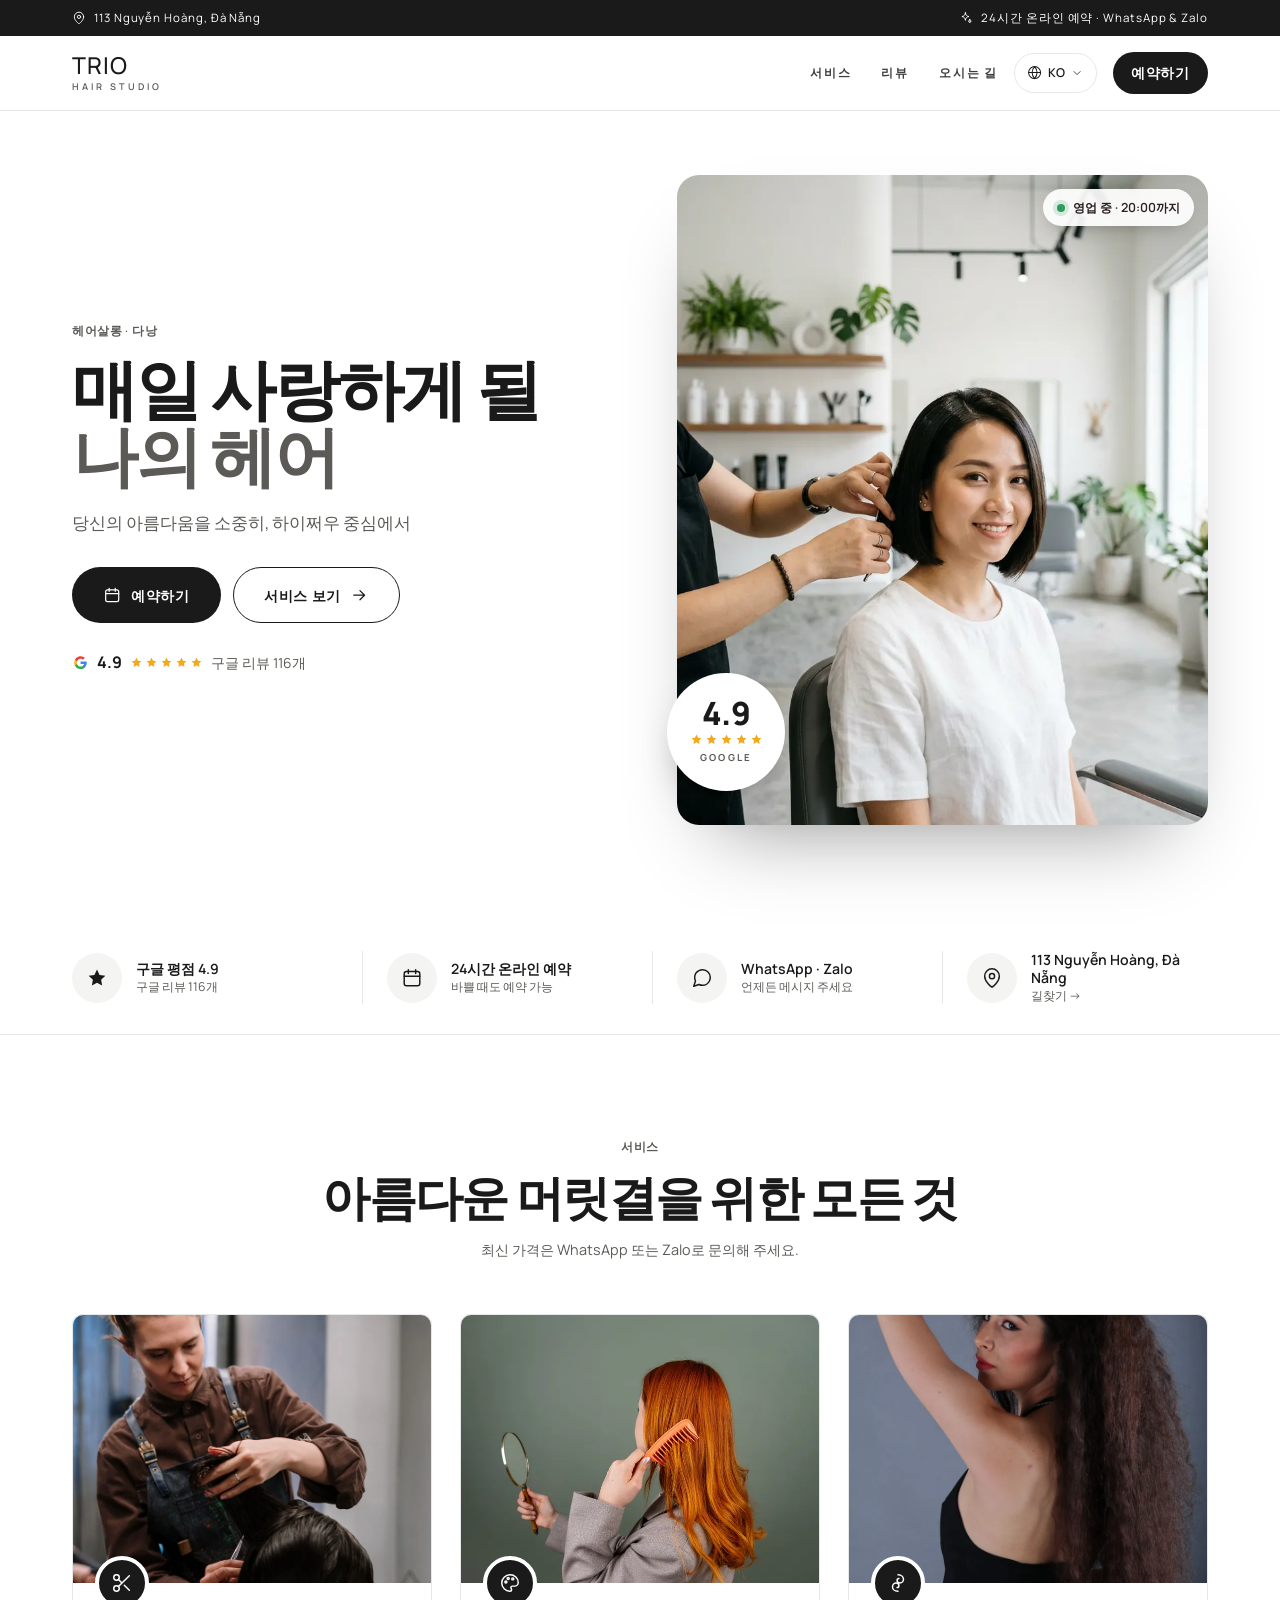
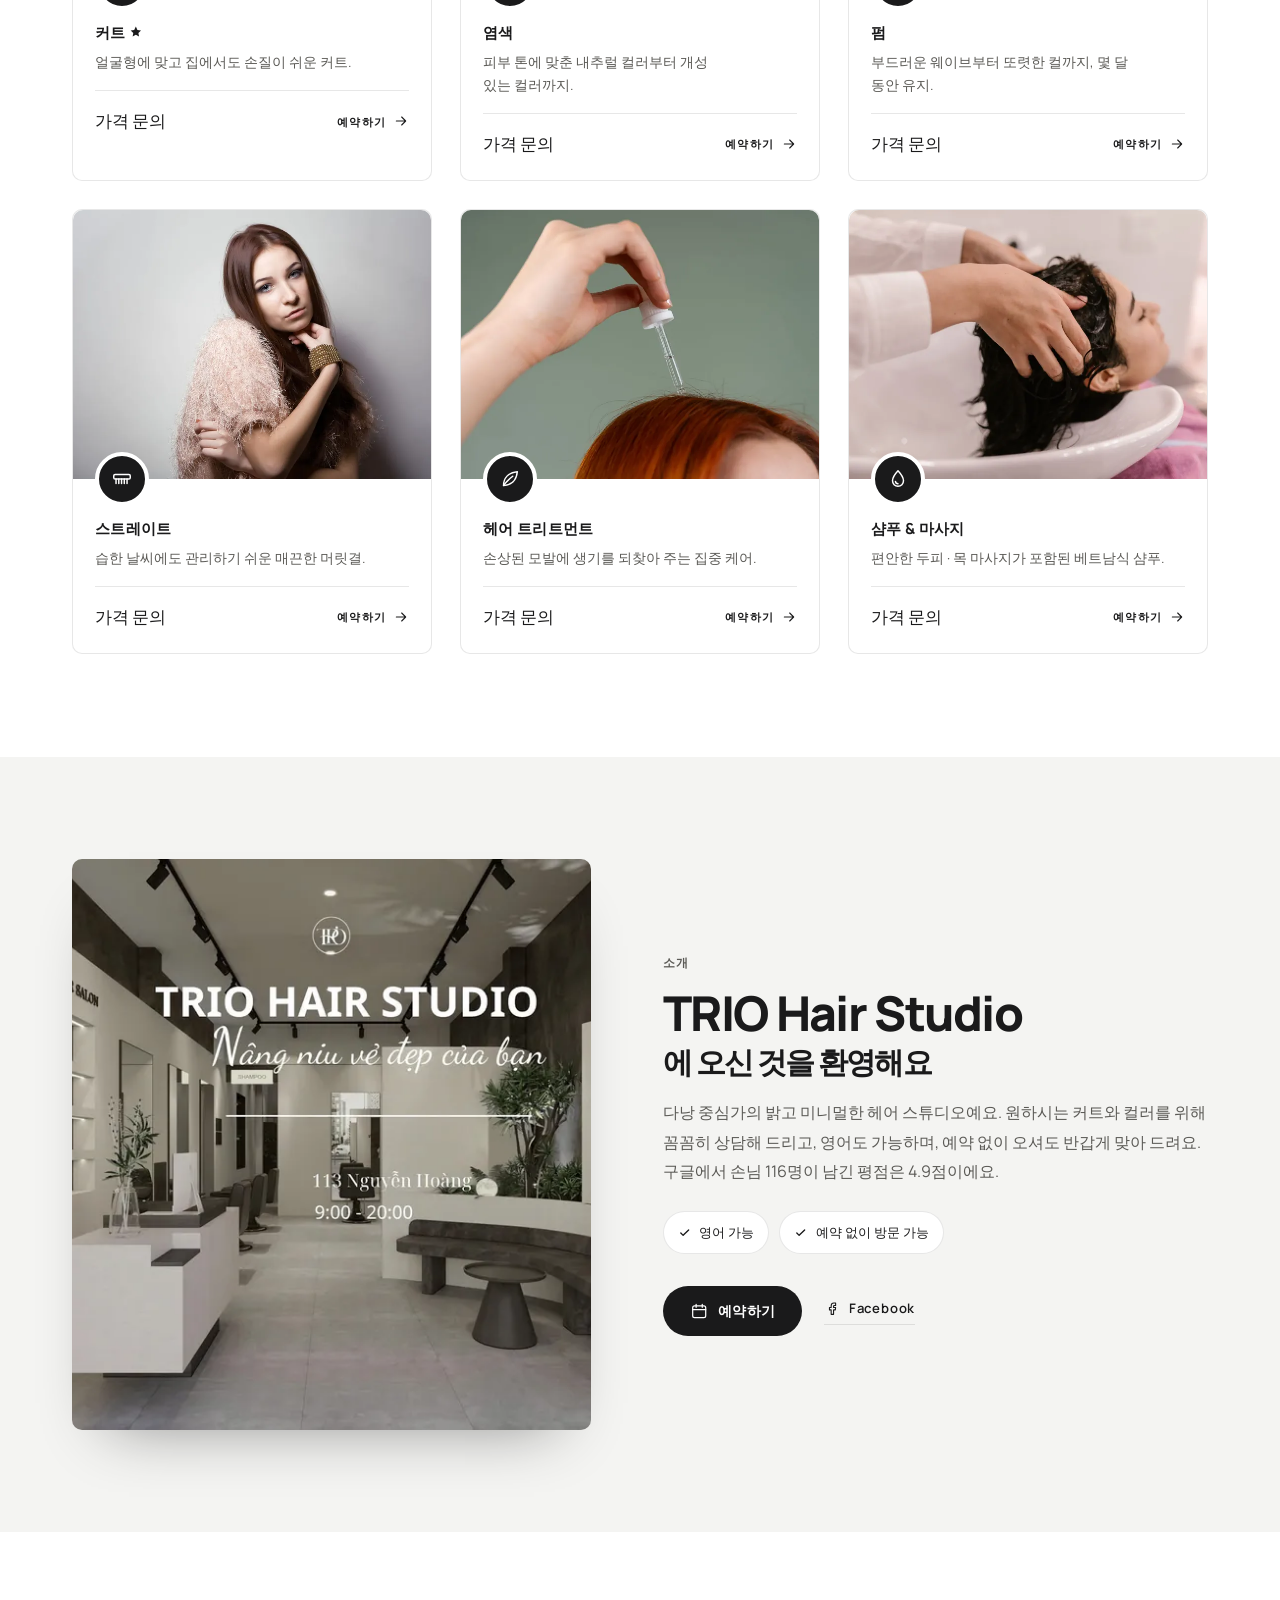
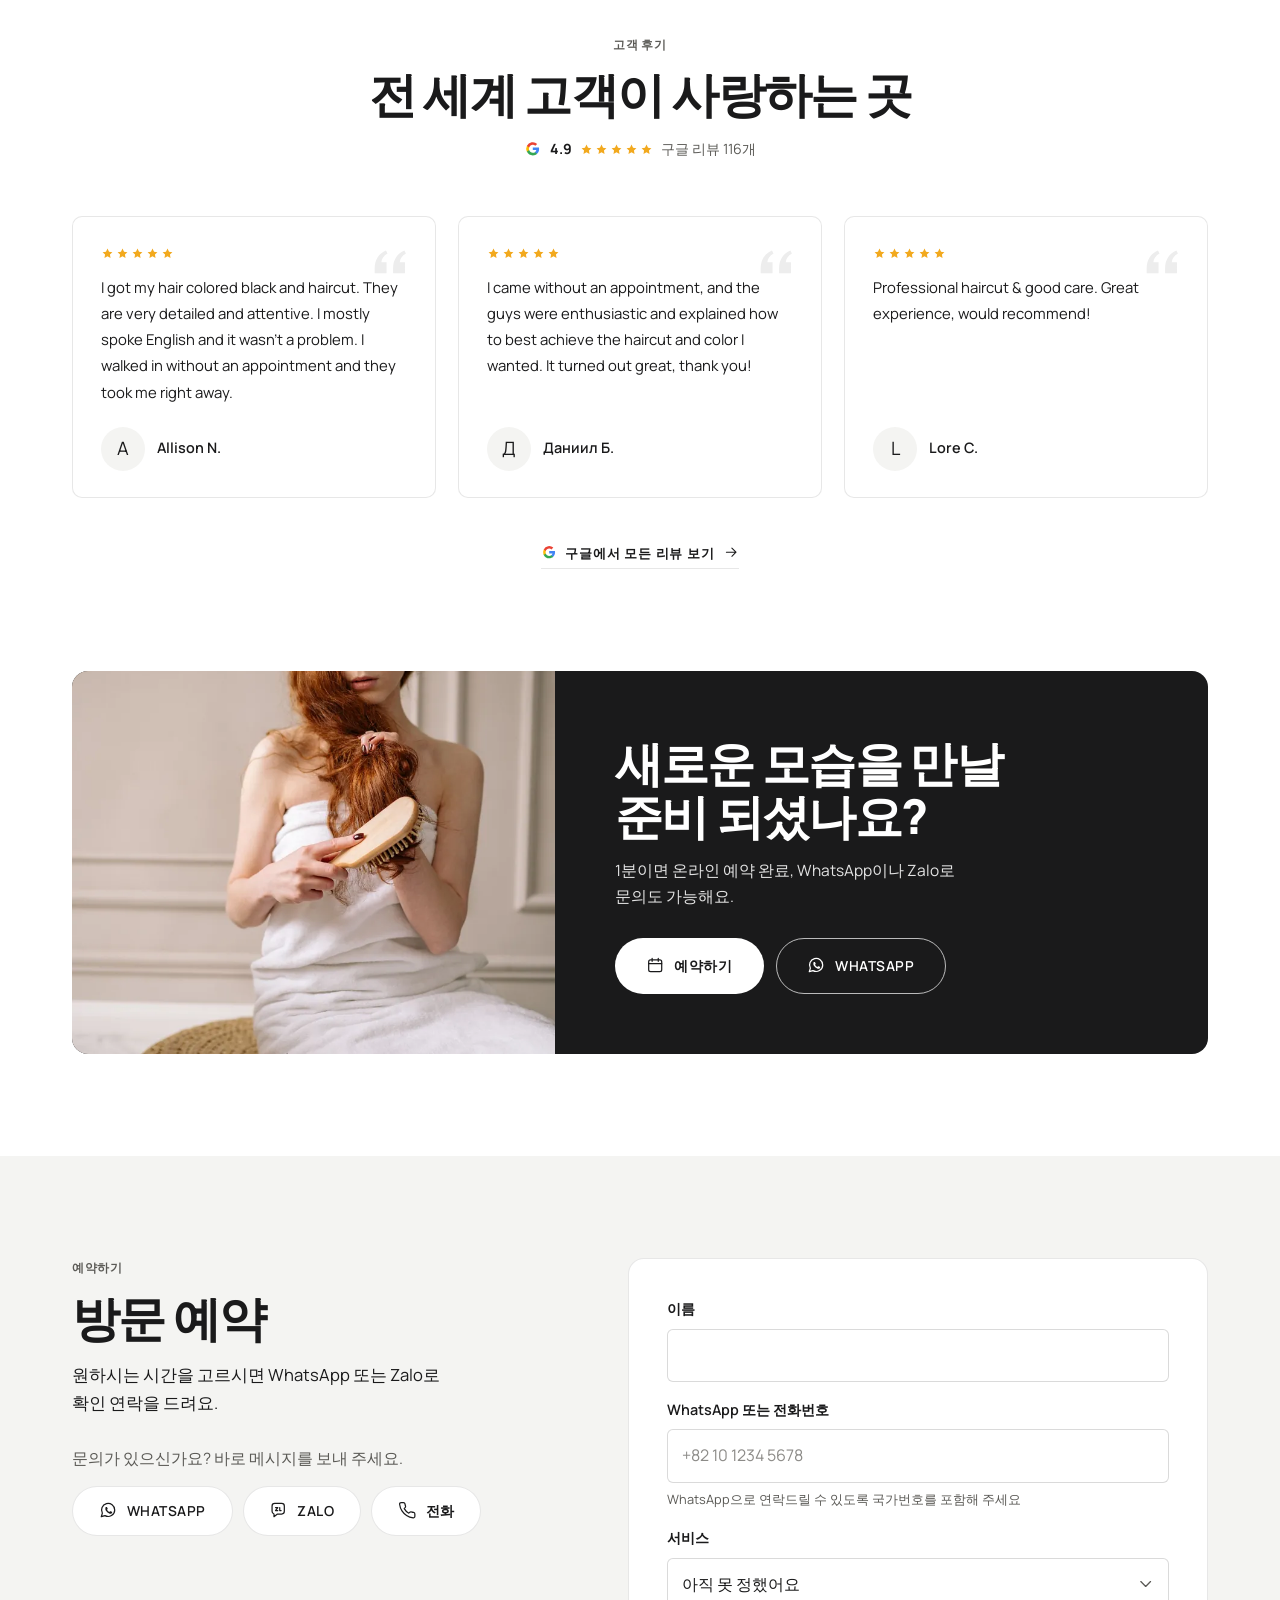
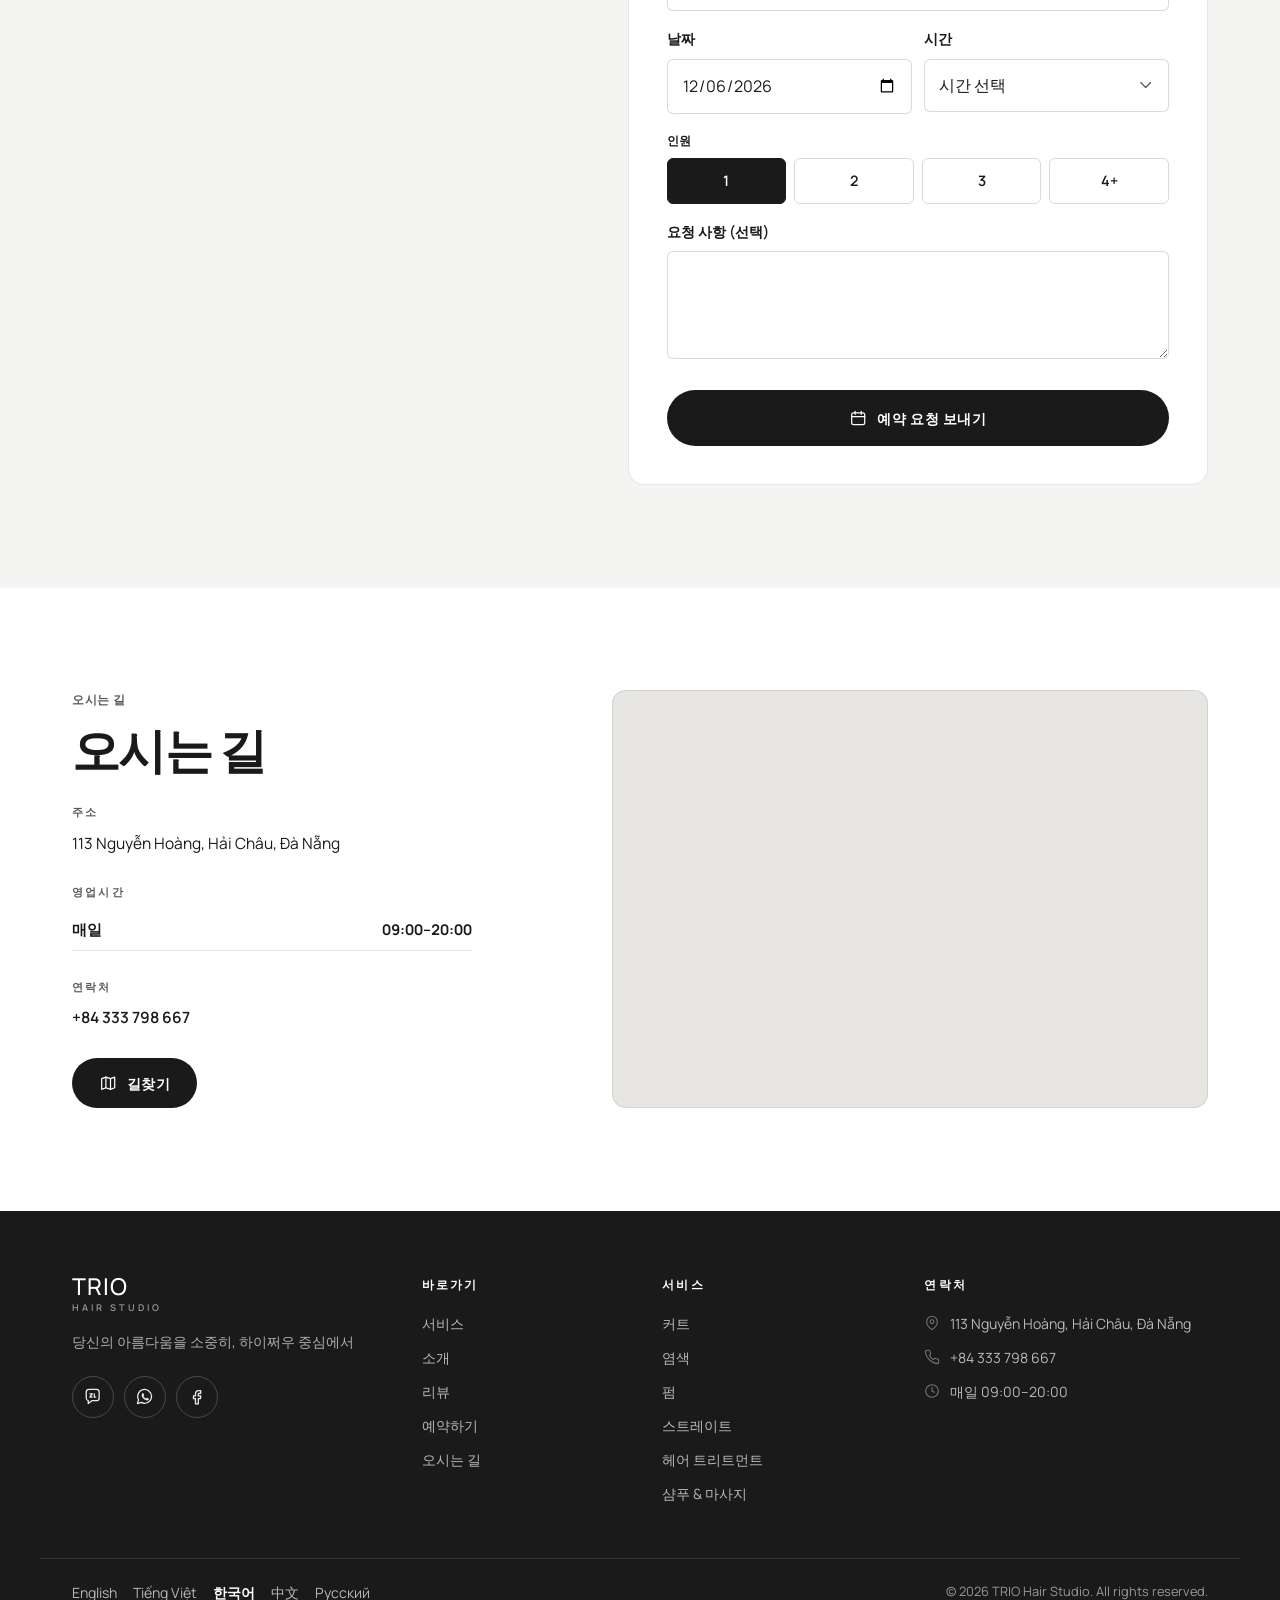
==== ko/index.html @ dcee9214 "Update trio-hair preview site Co-Authored-By: Claude Opus 5.5 <noreply@anthropic.com>" ====
<!doctype html>
<html lang="ko" class="theme-mono niche-hair">
<head>
<meta charset="utf-8">
<meta name="viewport" content="width=device-width, initial-scale=1, viewport-fit=cover">
<title>TRIO Hair Studio · 헤어살롱 · 다낭</title>
<meta name="description" content="당신의 아름다움을 소중히, 하이쩌우 중심에서 · 4.9★ · 구글 리뷰 116개">
<meta name="robots" content="noindex,nofollow">
<link rel="canonical" href="https://romans7997.github.io/trio-hair/ko/">
<link rel="alternate" hreflang="en" href="https://romans7997.github.io/trio-hair/">
<link rel="alternate" hreflang="vi" href="https://romans7997.github.io/trio-hair/vi/">
<link rel="alternate" hreflang="ko" href="https://romans7997.github.io/trio-hair/ko/">
<link rel="alternate" hreflang="zh" href="https://romans7997.github.io/trio-hair/zh/">
<link rel="alternate" hreflang="ru" href="https://romans7997.github.io/trio-hair/ru/">
<link rel="alternate" hreflang="x-default" href="https://romans7997.github.io/trio-hair/">
<meta property="og:type" content="website">
<meta property="og:title" content="TRIO Hair Studio">
<meta property="og:description" content="당신의 아름다움을 소중히, 하이쩌우 중심에서">
<meta property="og:image" content="https://romans7997.github.io/trio-hair/img/og.jpg"><meta name="theme-color" content="#FFFFFF">
<link rel="icon" href="../favicon.svg" type="image/svg+xml">
<link rel="preconnect" href="https://fonts.googleapis.com">
<link rel="preconnect" href="https://fonts.gstatic.com" crossorigin>
<link rel="stylesheet" href="https://fonts.googleapis.com/css2?family=Manrope:wght@400;500;600;700;800&amp;family=Great+Vibes&amp;display=swap">
<link rel="stylesheet" href="../assets/site.css?v=e8469594">
<style>:root{ --bg:#FFFFFF;--soft:#F4F4F2;--soft2:#E7E6E3;--surface:#ffffff;--ink:#1A1A1B;--muted:#5B5A56;--line:rgba(26,26,27,.10);--accent:#1A1A1B;--accent-dark:#000000;--accent-ink:#ffffff;--accent-soft:rgba(26,26,27,.06);--footer:#1A1A1B;--footer-ink:#ECECEA;--radius:10px;--font-head:'Manrope',Georgia,'Times New Roman',serif;--font-body:'Manrope','Apple SD Gothic Neo','Malgun Gothic','Noto Sans KR','PingFang SC','Hiragino Sans GB','Microsoft YaHei','Noto Sans SC',system-ui,-apple-system,'Segoe UI',Roboto,sans-serif;--font-script:'Great Vibes',cursive;--head-weight:800;--head-tracking:-0.035em;--em-style:normal;--btn-radius:999px }</style>
<link rel="preload" as="image" href="../img/hero-928.webp" imagesrcset="../img/hero-800.webp 800w, ../img/hero-928.webp 928w" imagesizes="(min-width: 960px) 50vw, 100vw">
<script type="application/ld+json">{"@context": "https://schema.org", "@type": "HairSalon", "name": "TRIO Hair Studio", "telephone": "+84333798667", "url": "https://romans7997.github.io/trio-hair/ko/", "address": {"@type": "PostalAddress", "streetAddress": "113 Nguyễn Hoàng, Hải Châu, Đà Nẵng", "addressLocality": "Da Nang", "addressCountry": "VN"}, "openingHoursSpecification": [{"@type": "OpeningHoursSpecification", "dayOfWeek": "Monday", "opens": "09:00", "closes": "20:00"}, {"@type": "OpeningHoursSpecification", "dayOfWeek": "Tuesday", "opens": "09:00", "closes": "20:00"}, {"@type": "OpeningHoursSpecification", "dayOfWeek": "Wednesday", "opens": "09:00", "closes": "20:00"}, {"@type": "OpeningHoursSpecification", "dayOfWeek": "Thursday", "opens": "09:00", "closes": "20:00"}, {"@type": "OpeningHoursSpecification", "dayOfWeek": "Friday", "opens": "09:00", "closes": "20:00"}, {"@type": "OpeningHoursSpecification", "dayOfWeek": "Saturday", "opens": "09:00", "closes": "20:00"}, {"@type": "OpeningHoursSpecification", "dayOfWeek": "Sunday", "opens": "09:00", "closes": "20:00"}], "sameAs": ["https://www.facebook.com/share/18jcCL4FT5/", "https://www.google.com/maps/place/?q=place_id:ChIJp3aFAAAZQjERDQWNItvP38E"], "priceRange": "₫₫", "image": "https://romans7997.github.io/trio-hair/img/hero-928.webp"}</script>
</head>
<body>
<a class="skip" href="#main">본문으로 건너뛰기</a>

<div class="announce"><div class="wrap announce-inner">
  <span class="announce-loc"><svg class="ic" viewBox="0 0 24 24" aria-hidden="true" focusable="false"><path d="M20 10c0 6.5-8 12-8 12s-8-5.5-8-12a8 8 0 0 1 16 0z"/><circle cx="12" cy="10" r="2.8"/></svg>113 Nguyễn Hoàng, Đà Nẵng</span>
  <span class="announce-main"><svg class="ic" viewBox="0 0 24 24" aria-hidden="true" focusable="false"><path d="M11 3c.6 4.2 2.2 5.9 6 6.5-3.8.6-5.4 2.3-6 6.5-.6-4.2-2.2-5.9-6-6.5 3.8-.6 5.4-2.3 6-6.5z"/><path d="M18.5 14.5c.3 1.8 1 2.6 2.5 2.9-1.5.3-2.2 1.1-2.5 2.9-.3-1.8-1-2.6-2.5-2.9 1.5-.3 2.2-1.1 2.5-2.9z"/></svg>24시간 온라인 예약 · WhatsApp &amp; Zalo</span>
</div></div>

<header class="nav" id="top">
  <div class="wrap nav-inner">
    <a class="logo" href="#top" aria-label="TRIO Hair Studio">
<span class="logo-main">TRIO</span><span class="logo-sub">Hair Studio</span></a>
    <nav class="nav-links" aria-label="메뉴">
      <a href="#services">서비스</a>
<a href="#reviews">리뷰</a>      <a href="#visit">오시는 길</a>
    </nav>
    <details class="lang">
      <summary aria-label="언어"><svg class="ic" viewBox="0 0 24 24" aria-hidden="true" focusable="false"><circle cx="12" cy="12" r="9.5"/><path d="M2.5 12h19M12 2.5c2.6 2.8 3.9 6 3.9 9.5S14.6 18.7 12 21.5C9.4 18.7 8.1 15.5 8.1 12S9.4 5.3 12 2.5z"/></svg><span>KO</span><svg class="ic chev" viewBox="0 0 24 24" aria-hidden="true" focusable="false"><path d="M6 9l6 6 6-6"/></svg></summary>
      <ul class="lang-menu">
<li><a href="../" hreflang="en" lang="en" data-lang="en">English</a></li>
<li><a href="../vi/" hreflang="vi" lang="vi" data-lang="vi">Tiếng Việt</a></li>
<li><a href="../ko/" hreflang="ko" lang="ko" data-lang="ko" aria-current="true">한국어</a></li>
<li><a href="../zh/" hreflang="zh" lang="zh" data-lang="zh">中文</a></li>
<li><a href="../ru/" hreflang="ru" lang="ru" data-lang="ru">Русский</a></li>
      </ul>
    </details>
<a class="btn btn-accent btn-sm nav-book" href="#book">예약하기</a>  </div>
</header>

<main id="main">
  <section class="hero">
    <div class="wrap hero-grid">
      <div class="hero-copy">
        <p class="script hero-script" aria-hidden="true">good hair days <svg class="ic heart" viewBox="0 0 24 24" aria-hidden="true" focusable="false"><path d="M12 20s-7.4-4.5-9.1-9.2C1.7 7.5 3.7 4.6 6.8 4.6c2.1 0 3.6 1.2 4.3 2.7h1.8c.7-1.5 2.2-2.7 4.3-2.7 3.1 0 5.1 2.9 3.9 6.2C19.4 15.5 12 20 12 20z"/></svg></p>
        <p class="eyebrow">헤어살롱 · 다낭</p>
        <h1 class="hero-title"><span>매일 사랑하게 될</span> <em>나의 헤어</em></h1>
        <p class="hero-lead">당신의 아름다움을 소중히, 하이쩌우 중심에서</p>
        <div class="hero-cta">
<a class="btn btn-accent btn-lg" href="#book"><svg class="ic" viewBox="0 0 24 24" aria-hidden="true" focusable="false"><rect x="3.5" y="5" width="17" height="15.5" rx="2.5"/><path d="M8 3v4M16 3v4M3.5 10h17"/></svg><span>예약하기</span></a>          <a class="btn btn-outline btn-lg" href="#services"><span>서비스 보기</span><svg class="ic" viewBox="0 0 24 24" aria-hidden="true" focusable="false"><path d="M5 12h14M13 6l6 6-6 6"/></svg></a>
        </div>
        <a class="hero-rating" href="https://www.google.com/maps/place/?q=place_id:ChIJp3aFAAAZQjERDQWNItvP38E" target="_blank" rel="noopener">
          <svg class="ic g" viewBox="0 0 24 24" aria-hidden="true" focusable="false"><path d="M20.6 12.2c0-.6-.1-1.2-.2-1.8H12v3.4h4.8a4.1 4.1 0 0 1-1.8 2.7v2.2h2.9c1.7-1.6 2.7-3.9 2.7-6.5z" class="fill g1"/><path d="M12 21c2.4 0 4.5-.8 5.9-2.2L15 16.6c-.8.5-1.8.9-3 .9-2.3 0-4.3-1.6-5-3.7H4v2.3A9 9 0 0 0 12 21z" class="fill g2"/><path d="M7 13.8a5.4 5.4 0 0 1 0-3.5V8H4a9 9 0 0 0 0 8.1z" class="fill g3"/><path d="M12 6.6c1.3 0 2.5.5 3.4 1.3l2.6-2.6A9 9 0 0 0 4 8l3 2.3c.7-2.1 2.7-3.7 5-3.7z" class="fill g4"/></svg><strong>4.9</strong><span class="stars xs" role="img" aria-label="4.9 / 5"><svg class="st" viewBox="0 0 24 24" aria-hidden="true" focusable="false"><path class="fill" d="M12 2.8l2.8 5.8 6.3.9-4.6 4.4 1.1 6.3L12 17.2l-5.6 3 1.1-6.3L2.9 9.5l6.3-.9z"/></svg><svg class="st" viewBox="0 0 24 24" aria-hidden="true" focusable="false"><path class="fill" d="M12 2.8l2.8 5.8 6.3.9-4.6 4.4 1.1 6.3L12 17.2l-5.6 3 1.1-6.3L2.9 9.5l6.3-.9z"/></svg><svg class="st" viewBox="0 0 24 24" aria-hidden="true" focusable="false"><path class="fill" d="M12 2.8l2.8 5.8 6.3.9-4.6 4.4 1.1 6.3L12 17.2l-5.6 3 1.1-6.3L2.9 9.5l6.3-.9z"/></svg><svg class="st" viewBox="0 0 24 24" aria-hidden="true" focusable="false"><path class="fill" d="M12 2.8l2.8 5.8 6.3.9-4.6 4.4 1.1 6.3L12 17.2l-5.6 3 1.1-6.3L2.9 9.5l6.3-.9z"/></svg><svg class="st" viewBox="0 0 24 24" aria-hidden="true" focusable="false"><path class="fill" d="M12 2.8l2.8 5.8 6.3.9-4.6 4.4 1.1 6.3L12 17.2l-5.6 3 1.1-6.3L2.9 9.5l6.3-.9z"/></svg></span><span>구글 리뷰 116개</span>
        </a>
      </div>
      <div class="hero-media">
        <div class="hero-frame"><img class="hero-img" src="../img/hero-928.webp" srcset="../img/hero-800.webp 800w, ../img/hero-928.webp 928w" sizes="(min-width: 960px) 50vw, 100vw" alt="TRIO Hair Studio" width="928" height="1152" fetchpriority="high" style="object-position:50% 35%"></div>
        <div class="hero-badge" aria-hidden="true">
          <span class="hb-num">4.9</span>
          <span class="stars xs" role="img" aria-label="4.9 / 5"><svg class="st" viewBox="0 0 24 24" aria-hidden="true" focusable="false"><path class="fill" d="M12 2.8l2.8 5.8 6.3.9-4.6 4.4 1.1 6.3L12 17.2l-5.6 3 1.1-6.3L2.9 9.5l6.3-.9z"/></svg><svg class="st" viewBox="0 0 24 24" aria-hidden="true" focusable="false"><path class="fill" d="M12 2.8l2.8 5.8 6.3.9-4.6 4.4 1.1 6.3L12 17.2l-5.6 3 1.1-6.3L2.9 9.5l6.3-.9z"/></svg><svg class="st" viewBox="0 0 24 24" aria-hidden="true" focusable="false"><path class="fill" d="M12 2.8l2.8 5.8 6.3.9-4.6 4.4 1.1 6.3L12 17.2l-5.6 3 1.1-6.3L2.9 9.5l6.3-.9z"/></svg><svg class="st" viewBox="0 0 24 24" aria-hidden="true" focusable="false"><path class="fill" d="M12 2.8l2.8 5.8 6.3.9-4.6 4.4 1.1 6.3L12 17.2l-5.6 3 1.1-6.3L2.9 9.5l6.3-.9z"/></svg><svg class="st" viewBox="0 0 24 24" aria-hidden="true" focusable="false"><path class="fill" d="M12 2.8l2.8 5.8 6.3.9-4.6 4.4 1.1 6.3L12 17.2l-5.6 3 1.1-6.3L2.9 9.5l6.3-.9z"/></svg></span>
          <span class="hb-txt">Google</span>
        </div>
        <div class="hero-open"><span id="open-status" class="open-status">매일 · 09:00–20:00</span></div>
      </div>
    </div>
  </section>

  <section class="trust" aria-label="연락처">
    <div class="wrap trust-grid">
<div class="trust-item"><span class="trust-ic"><svg class="ic" viewBox="0 0 24 24" aria-hidden="true" focusable="false"><path class="fill" d="M12 2.8l2.8 5.8 6.3.9-4.6 4.4 1.1 6.3L12 17.2l-5.6 3 1.1-6.3L2.9 9.5l6.3-.9z"/></svg></span><div><strong>구글 평점 4.9</strong><span>구글 리뷰 116개</span></div></div>      <div class="trust-item"><span class="trust-ic"><svg class="ic" viewBox="0 0 24 24" aria-hidden="true" focusable="false"><rect x="3.5" y="5" width="17" height="15.5" rx="2.5"/><path d="M8 3v4M16 3v4M3.5 10h17"/></svg></span><div><strong>24시간 온라인 예약</strong><span>바쁠 때도 예약 가능</span></div></div>
      <div class="trust-item"><span class="trust-ic"><svg class="ic" viewBox="0 0 24 24" aria-hidden="true" focusable="false"><path d="M21 11.5a8.4 8.4 0 0 1-.9 3.8 8.5 8.5 0 0 1-7.6 4.7 8.4 8.4 0 0 1-3.8-.9L3 21l1.9-5.7a8.4 8.4 0 0 1-.9-3.8 8.5 8.5 0 0 1 4.7-7.6 8.4 8.4 0 0 1 3.8-.9h.5a8.5 8.5 0 0 1 8 8z"/></svg></span><div><strong>WhatsApp · Zalo</strong><span>언제든 메시지 주세요</span></div></div>
      <a class="trust-item" href="https://www.google.com/maps/dir/?api=1&amp;destination=TRIO+Hair+Studio%2C+113+Nguy%E1%BB%85n+Ho%C3%A0ng%2C+H%E1%BA%A3i+Ch%C3%A2u%2C+%C4%90%C3%A0+N%E1%BA%B5ng&amp;destination_place_id=ChIJp3aFAAAZQjERDQWNItvP38E" target="_blank" rel="noopener"><span class="trust-ic"><svg class="ic" viewBox="0 0 24 24" aria-hidden="true" focusable="false"><path d="M20 10c0 6.5-8 12-8 12s-8-5.5-8-12a8 8 0 0 1 16 0z"/><circle cx="12" cy="10" r="2.8"/></svg></span><div><strong>113 Nguyễn Hoàng, Đà Nẵng</strong><span>길찾기 →</span></div></a>
    </div>
  </section>

  <section class="section services" id="services">
    <div class="wrap">
      <header class="section-head center">
        <p class="eyebrow">서비스</p>
        <h2>아름다운 머릿결을 위한 모든 것</h2>
        <p class="section-note">최신 가격은 WhatsApp 또는 Zalo로 문의해 주세요.</p>
      </header>
      <div class="cards n6">
        <article class="card">
          <div class="card-media"><img src="../img/s0-0-1600.webp" srcset="../img/s0-0-800.webp 800w, ../img/s0-0-1600.webp 1600w" sizes="(min-width: 960px) 30vw, (min-width: 640px) 45vw, 90vw" alt="TRIO Hair Studio" width="1600" height="2400" loading="lazy" decoding="async"></div>
          <span class="card-ic"><svg class="ic" viewBox="0 0 24 24" aria-hidden="true" focusable="false"><circle cx="6" cy="6" r="3"/><circle cx="6" cy="18" r="3"/><path d="M20 4 8.1 15.9M14.5 14.5 20 20M8.1 8.1 12 12"/></svg></span>
          <div class="card-body">
            <h3>커트 <span class="card-pop"><svg class="ic" viewBox="0 0 24 24" aria-hidden="true" focusable="false"><path class="fill" d="M12 2.8l2.8 5.8 6.3.9-4.6 4.4 1.1 6.3L12 17.2l-5.6 3 1.1-6.3L2.9 9.5l6.3-.9z"/></svg></span></h3>
<p>얼굴형에 맞고 집에서도 손질이 쉬운 커트.</p>            <div class="card-foot">
              <span class="card-price">가격 문의</span>
<a class="card-link" href="#book" data-service="s0-0">예약하기 <svg class="ic" viewBox="0 0 24 24" aria-hidden="true" focusable="false"><path d="M5 12h14M13 6l6 6-6 6"/></svg></a>            </div>
          </div>
        </article>
        <article class="card">
          <div class="card-media"><img src="../img/s0-1-1600.webp" srcset="../img/s0-1-800.webp 800w, ../img/s0-1-1600.webp 1600w" sizes="(min-width: 960px) 30vw, (min-width: 640px) 45vw, 90vw" alt="TRIO Hair Studio" width="1600" height="1067" loading="lazy" decoding="async"></div>
          <span class="card-ic"><svg class="ic" viewBox="0 0 24 24" aria-hidden="true" focusable="false"><path d="M12 3a9 9 0 1 0 0 18c1.2 0 1.8-.8 1.8-1.6 0-1.1-.9-1.4-.9-2.4 0-1 .8-1.6 1.8-1.6H17a4 4 0 0 0 4-4C21 6.6 17 3 12 3z"/><circle cx="7.5" cy="11" r="1.1"/><circle cx="10" cy="7" r="1.1"/><circle cx="15" cy="7.5" r="1.1"/></svg></span>
          <div class="card-body">
            <h3>염색</h3>
<p>피부 톤에 맞춘 내추럴 컬러부터 개성 있는 컬러까지.</p>            <div class="card-foot">
              <span class="card-price">가격 문의</span>
<a class="card-link" href="#book" data-service="s0-1">예약하기 <svg class="ic" viewBox="0 0 24 24" aria-hidden="true" focusable="false"><path d="M5 12h14M13 6l6 6-6 6"/></svg></a>            </div>
          </div>
        </article>
        <article class="card">
          <div class="card-media"><img src="../img/s0-2-1600.webp" srcset="../img/s0-2-800.webp 800w, ../img/s0-2-1600.webp 1600w" sizes="(min-width: 960px) 30vw, (min-width: 640px) 45vw, 90vw" alt="TRIO Hair Studio" width="1600" height="2400" loading="lazy" decoding="async"></div>
          <span class="card-ic"><svg class="ic" viewBox="0 0 24 24" aria-hidden="true" focusable="false"><path d="M12 21c-4 0-6-2.5-6-5s2-4 4-4 3 1.5 3 3-1 2-2 2"/><path d="M12 3c4 0 6 2.5 6 5s-2 4-4 4-3-1.5-3-3 1-2 2-2"/></svg></span>
          <div class="card-body">
            <h3>펌</h3>
<p>부드러운 웨이브부터 또렷한 컬까지, 몇 달 동안 유지.</p>            <div class="card-foot">
              <span class="card-price">가격 문의</span>
<a class="card-link" href="#book" data-service="s0-2">예약하기 <svg class="ic" viewBox="0 0 24 24" aria-hidden="true" focusable="false"><path d="M5 12h14M13 6l6 6-6 6"/></svg></a>            </div>
          </div>
        </article>
        <article class="card">
          <div class="card-media"><img src="../img/s0-3-1600.webp" srcset="../img/s0-3-800.webp 800w, ../img/s0-3-1600.webp 1600w" sizes="(min-width: 960px) 30vw, (min-width: 640px) 45vw, 90vw" alt="TRIO Hair Studio" width="1600" height="1067" loading="lazy" decoding="async"></div>
          <span class="card-ic"><svg class="ic" viewBox="0 0 24 24" aria-hidden="true" focusable="false"><rect x="3" y="7" width="18" height="5" rx="1.5"/><path d="M5.5 12v5M8.5 12v5M11.5 12v5M14.5 12v5M17.5 12v5"/></svg></span>
          <div class="card-body">
            <h3>스트레이트</h3>
<p>습한 날씨에도 관리하기 쉬운 매끈한 머릿결.</p>            <div class="card-foot">
              <span class="card-price">가격 문의</span>
<a class="card-link" href="#book" data-service="s0-3">예약하기 <svg class="ic" viewBox="0 0 24 24" aria-hidden="true" focusable="false"><path d="M5 12h14M13 6l6 6-6 6"/></svg></a>            </div>
          </div>
        </article>
        <article class="card">
          <div class="card-media"><img src="../img/s0-4-1600.webp" srcset="../img/s0-4-800.webp 800w, ../img/s0-4-1600.webp 1600w" sizes="(min-width: 960px) 30vw, (min-width: 640px) 45vw, 90vw" alt="TRIO Hair Studio" width="1600" height="1067" loading="lazy" decoding="async"></div>
          <span class="card-ic"><svg class="ic" viewBox="0 0 24 24" aria-hidden="true" focusable="false"><path d="M5 19c0-8 5-14 15-15-1 10-7 15-15 15z"/><path d="M5 19c3-4 6-7 10-10"/></svg></span>
          <div class="card-body">
            <h3>헤어 트리트먼트</h3>
<p>손상된 모발에 생기를 되찾아 주는 집중 케어.</p>            <div class="card-foot">
              <span class="card-price">가격 문의</span>
<a class="card-link" href="#book" data-service="s0-4">예약하기 <svg class="ic" viewBox="0 0 24 24" aria-hidden="true" focusable="false"><path d="M5 12h14M13 6l6 6-6 6"/></svg></a>            </div>
          </div>
        </article>
        <article class="card">
          <div class="card-media"><img src="../img/s0-5-1600.webp" srcset="../img/s0-5-800.webp 800w, ../img/s0-5-1600.webp 1600w" sizes="(min-width: 960px) 30vw, (min-width: 640px) 45vw, 90vw" alt="TRIO Hair Studio" width="1600" height="1067" loading="lazy" decoding="async"></div>
          <span class="card-ic"><svg class="ic" viewBox="0 0 24 24" aria-hidden="true" focusable="false"><path d="M12 3s6 6.4 6 11a6 6 0 0 1-12 0c0-4.6 6-11 6-11z"/><path d="M9.2 14.6a2.9 2.9 0 0 0 2.8 2.6"/></svg></span>
          <div class="card-body">
            <h3>샴푸 &amp; 마사지</h3>
<p>편안한 두피 · 목 마사지가 포함된 베트남식 샴푸.</p>            <div class="card-foot">
              <span class="card-price">가격 문의</span>
<a class="card-link" href="#book" data-service="s0-5">예약하기 <svg class="ic" viewBox="0 0 24 24" aria-hidden="true" focusable="false"><path d="M5 12h14M13 6l6 6-6 6"/></svg></a>            </div>
          </div>
        </article>
      </div>
    </div>
  </section>

  <section class="section about" id="about">
    <div class="wrap about-grid">
      <div class="about-media"><img src="../img/about-1600.webp" srcset="../img/about-800.webp 800w, ../img/about-1600.webp 1600w" sizes="(min-width: 960px) 45vw, 100vw" alt="TRIO Hair Studio" width="1600" height="1163" loading="lazy" decoding="async" style="object-position:50% 50%"></div>
      <div class="about-copy">
        <p class="eyebrow">소개</p>
        <h2><em>TRIO Hair Studio</em><span class="welcome-suffix">에 오신 것을 환영해요</span></h2>
<p class="about-text">다낭 중심가의 밝고 미니멀한 헤어 스튜디오예요. 원하시는 커트와 컬러를 위해 꼼꼼히 상담해 드리고, 영어도 가능하며, 예약 없이 오셔도 반갑게 맞아 드려요. 구글에서 손님 116명이 남긴 평점은 4.9점이에요.</p><ul class="chips"><li><svg class="ic" viewBox="0 0 24 24" aria-hidden="true" focusable="false"><path d="M5 12.5l4.2 4.2L19 7"/></svg>영어 가능</li><li><svg class="ic" viewBox="0 0 24 24" aria-hidden="true" focusable="false"><path d="M5 12.5l4.2 4.2L19 7"/></svg>예약 없이 방문 가능</li></ul>        <div class="about-cta">
<a class="btn btn-accent" href="#book"><svg class="ic" viewBox="0 0 24 24" aria-hidden="true" focusable="false"><rect x="3.5" y="5" width="17" height="15.5" rx="2.5"/><path d="M8 3v4M16 3v4M3.5 10h17"/></svg><span>예약하기</span></a><a class="link-arrow" href="https://www.facebook.com/share/18jcCL4FT5/" target="_blank" rel="noopener"><svg class="ic" viewBox="0 0 24 24" aria-hidden="true" focusable="false"><path d="M14.5 8H17V4.5h-2.5c-2.5 0-4 1.6-4 4.1V11H8v3.5h2.5V21H14v-6.5h2.6l.4-3.5h-3V9c0-.6.4-1 1-1z"/></svg><span>Facebook</span></a>        </div>
      </div>
    </div>
  </section>


  <section class="section reviews" id="reviews">
    <div class="wrap">
      <header class="section-head center">
        <p class="eyebrow">고객 후기</p>
        <h2>전 세계 고객이 사랑하는 곳</h2>
<p class="rv-summary"><svg class="ic g" viewBox="0 0 24 24" aria-hidden="true" focusable="false"><path d="M20.6 12.2c0-.6-.1-1.2-.2-1.8H12v3.4h4.8a4.1 4.1 0 0 1-1.8 2.7v2.2h2.9c1.7-1.6 2.7-3.9 2.7-6.5z" class="fill g1"/><path d="M12 21c2.4 0 4.5-.8 5.9-2.2L15 16.6c-.8.5-1.8.9-3 .9-2.3 0-4.3-1.6-5-3.7H4v2.3A9 9 0 0 0 12 21z" class="fill g2"/><path d="M7 13.8a5.4 5.4 0 0 1 0-3.5V8H4a9 9 0 0 0 0 8.1z" class="fill g3"/><path d="M12 6.6c1.3 0 2.5.5 3.4 1.3l2.6-2.6A9 9 0 0 0 4 8l3 2.3c.7-2.1 2.7-3.7 5-3.7z" class="fill g4"/></svg><strong>4.9</strong><span class="stars xs" role="img" aria-label="4.9 / 5"><svg class="st" viewBox="0 0 24 24" aria-hidden="true" focusable="false"><path class="fill" d="M12 2.8l2.8 5.8 6.3.9-4.6 4.4 1.1 6.3L12 17.2l-5.6 3 1.1-6.3L2.9 9.5l6.3-.9z"/></svg><svg class="st" viewBox="0 0 24 24" aria-hidden="true" focusable="false"><path class="fill" d="M12 2.8l2.8 5.8 6.3.9-4.6 4.4 1.1 6.3L12 17.2l-5.6 3 1.1-6.3L2.9 9.5l6.3-.9z"/></svg><svg class="st" viewBox="0 0 24 24" aria-hidden="true" focusable="false"><path class="fill" d="M12 2.8l2.8 5.8 6.3.9-4.6 4.4 1.1 6.3L12 17.2l-5.6 3 1.1-6.3L2.9 9.5l6.3-.9z"/></svg><svg class="st" viewBox="0 0 24 24" aria-hidden="true" focusable="false"><path class="fill" d="M12 2.8l2.8 5.8 6.3.9-4.6 4.4 1.1 6.3L12 17.2l-5.6 3 1.1-6.3L2.9 9.5l6.3-.9z"/></svg><svg class="st" viewBox="0 0 24 24" aria-hidden="true" focusable="false"><path class="fill" d="M12 2.8l2.8 5.8 6.3.9-4.6 4.4 1.1 6.3L12 17.2l-5.6 3 1.1-6.3L2.9 9.5l6.3-.9z"/></svg></span><span>구글 리뷰 116개</span></p>      </header>
      <div class="rv-cards">
        <figure class="rv-card">
          <span class="rv-quote"><svg class="ic" viewBox="0 0 24 24" aria-hidden="true" focusable="false"><path class="fill" d="M4 17.5c0-4.6 2.3-8 5.9-9.4l.8 1.5c-2 1.1-3.1 2.8-3.2 4.6h2.7V20H4zm9.6 0c0-4.6 2.3-8 5.9-9.4l.8 1.5c-2 1.1-3.1 2.8-3.2 4.6h2.7V20h-6.2z"/></svg></span>
          <span class="stars xs" role="img" aria-label="5 / 5"><svg class="st" viewBox="0 0 24 24" aria-hidden="true" focusable="false"><path class="fill" d="M12 2.8l2.8 5.8 6.3.9-4.6 4.4 1.1 6.3L12 17.2l-5.6 3 1.1-6.3L2.9 9.5l6.3-.9z"/></svg><svg class="st" viewBox="0 0 24 24" aria-hidden="true" focusable="false"><path class="fill" d="M12 2.8l2.8 5.8 6.3.9-4.6 4.4 1.1 6.3L12 17.2l-5.6 3 1.1-6.3L2.9 9.5l6.3-.9z"/></svg><svg class="st" viewBox="0 0 24 24" aria-hidden="true" focusable="false"><path class="fill" d="M12 2.8l2.8 5.8 6.3.9-4.6 4.4 1.1 6.3L12 17.2l-5.6 3 1.1-6.3L2.9 9.5l6.3-.9z"/></svg><svg class="st" viewBox="0 0 24 24" aria-hidden="true" focusable="false"><path class="fill" d="M12 2.8l2.8 5.8 6.3.9-4.6 4.4 1.1 6.3L12 17.2l-5.6 3 1.1-6.3L2.9 9.5l6.3-.9z"/></svg><svg class="st" viewBox="0 0 24 24" aria-hidden="true" focusable="false"><path class="fill" d="M12 2.8l2.8 5.8 6.3.9-4.6 4.4 1.1 6.3L12 17.2l-5.6 3 1.1-6.3L2.9 9.5l6.3-.9z"/></svg></span>
          <blockquote lang="en">I got my hair colored black and haircut. They are very detailed and attentive. I mostly spoke English and it wasn&#39;t a problem. I walked in without an appointment and they took me right away.</blockquote>
          <figcaption><span class="rv-avatar" aria-hidden="true">A</span><span class="rv-name">Allison N.</span></figcaption>
        </figure>
        <figure class="rv-card">
          <span class="rv-quote"><svg class="ic" viewBox="0 0 24 24" aria-hidden="true" focusable="false"><path class="fill" d="M4 17.5c0-4.6 2.3-8 5.9-9.4l.8 1.5c-2 1.1-3.1 2.8-3.2 4.6h2.7V20H4zm9.6 0c0-4.6 2.3-8 5.9-9.4l.8 1.5c-2 1.1-3.1 2.8-3.2 4.6h2.7V20h-6.2z"/></svg></span>
          <span class="stars xs" role="img" aria-label="5 / 5"><svg class="st" viewBox="0 0 24 24" aria-hidden="true" focusable="false"><path class="fill" d="M12 2.8l2.8 5.8 6.3.9-4.6 4.4 1.1 6.3L12 17.2l-5.6 3 1.1-6.3L2.9 9.5l6.3-.9z"/></svg><svg class="st" viewBox="0 0 24 24" aria-hidden="true" focusable="false"><path class="fill" d="M12 2.8l2.8 5.8 6.3.9-4.6 4.4 1.1 6.3L12 17.2l-5.6 3 1.1-6.3L2.9 9.5l6.3-.9z"/></svg><svg class="st" viewBox="0 0 24 24" aria-hidden="true" focusable="false"><path class="fill" d="M12 2.8l2.8 5.8 6.3.9-4.6 4.4 1.1 6.3L12 17.2l-5.6 3 1.1-6.3L2.9 9.5l6.3-.9z"/></svg><svg class="st" viewBox="0 0 24 24" aria-hidden="true" focusable="false"><path class="fill" d="M12 2.8l2.8 5.8 6.3.9-4.6 4.4 1.1 6.3L12 17.2l-5.6 3 1.1-6.3L2.9 9.5l6.3-.9z"/></svg><svg class="st" viewBox="0 0 24 24" aria-hidden="true" focusable="false"><path class="fill" d="M12 2.8l2.8 5.8 6.3.9-4.6 4.4 1.1 6.3L12 17.2l-5.6 3 1.1-6.3L2.9 9.5l6.3-.9z"/></svg></span>
          <blockquote lang="en">I came without an appointment, and the guys were enthusiastic and explained how to best achieve the haircut and color I wanted. It turned out great, thank you!</blockquote>
          <figcaption><span class="rv-avatar" aria-hidden="true">Д</span><span class="rv-name">Даниил Б.</span></figcaption>
        </figure>
        <figure class="rv-card">
          <span class="rv-quote"><svg class="ic" viewBox="0 0 24 24" aria-hidden="true" focusable="false"><path class="fill" d="M4 17.5c0-4.6 2.3-8 5.9-9.4l.8 1.5c-2 1.1-3.1 2.8-3.2 4.6h2.7V20H4zm9.6 0c0-4.6 2.3-8 5.9-9.4l.8 1.5c-2 1.1-3.1 2.8-3.2 4.6h2.7V20h-6.2z"/></svg></span>
          <span class="stars xs" role="img" aria-label="5 / 5"><svg class="st" viewBox="0 0 24 24" aria-hidden="true" focusable="false"><path class="fill" d="M12 2.8l2.8 5.8 6.3.9-4.6 4.4 1.1 6.3L12 17.2l-5.6 3 1.1-6.3L2.9 9.5l6.3-.9z"/></svg><svg class="st" viewBox="0 0 24 24" aria-hidden="true" focusable="false"><path class="fill" d="M12 2.8l2.8 5.8 6.3.9-4.6 4.4 1.1 6.3L12 17.2l-5.6 3 1.1-6.3L2.9 9.5l6.3-.9z"/></svg><svg class="st" viewBox="0 0 24 24" aria-hidden="true" focusable="false"><path class="fill" d="M12 2.8l2.8 5.8 6.3.9-4.6 4.4 1.1 6.3L12 17.2l-5.6 3 1.1-6.3L2.9 9.5l6.3-.9z"/></svg><svg class="st" viewBox="0 0 24 24" aria-hidden="true" focusable="false"><path class="fill" d="M12 2.8l2.8 5.8 6.3.9-4.6 4.4 1.1 6.3L12 17.2l-5.6 3 1.1-6.3L2.9 9.5l6.3-.9z"/></svg><svg class="st" viewBox="0 0 24 24" aria-hidden="true" focusable="false"><path class="fill" d="M12 2.8l2.8 5.8 6.3.9-4.6 4.4 1.1 6.3L12 17.2l-5.6 3 1.1-6.3L2.9 9.5l6.3-.9z"/></svg></span>
          <blockquote lang="en">Professional haircut &amp; good care. Great experience, would recommend!</blockquote>
          <figcaption><span class="rv-avatar" aria-hidden="true">L</span><span class="rv-name">Lore C.</span></figcaption>
        </figure>
      </div>
<div class="center-cta"><a class="link-arrow" href="https://www.google.com/maps/place/?q=place_id:ChIJp3aFAAAZQjERDQWNItvP38E" target="_blank" rel="noopener"><svg class="ic g" viewBox="0 0 24 24" aria-hidden="true" focusable="false"><path d="M20.6 12.2c0-.6-.1-1.2-.2-1.8H12v3.4h4.8a4.1 4.1 0 0 1-1.8 2.7v2.2h2.9c1.7-1.6 2.7-3.9 2.7-6.5z" class="fill g1"/><path d="M12 21c2.4 0 4.5-.8 5.9-2.2L15 16.6c-.8.5-1.8.9-3 .9-2.3 0-4.3-1.6-5-3.7H4v2.3A9 9 0 0 0 12 21z" class="fill g2"/><path d="M7 13.8a5.4 5.4 0 0 1 0-3.5V8H4a9 9 0 0 0 0 8.1z" class="fill g3"/><path d="M12 6.6c1.3 0 2.5.5 3.4 1.3l2.6-2.6A9 9 0 0 0 4 8l3 2.3c.7-2.1 2.7-3.7 5-3.7z" class="fill g4"/></svg><span>구글에서 모든 리뷰 보기</span><svg class="ic" viewBox="0 0 24 24" aria-hidden="true" focusable="false"><path d="M5 12h14M13 6l6 6-6 6"/></svg></a></div>    </div>
  </section>

  <section class="cta-band">
    <div class="wrap">
      <div class="cta-inner">
        <div class="cta-media"><img src="../img/cta-1600.webp" srcset="../img/cta-800.webp 800w, ../img/cta-1600.webp 1600w" sizes="(min-width: 960px) 35vw, 100vw" alt="TRIO Hair Studio" width="1600" height="2400" loading="lazy" decoding="async"></div>
        <div class="cta-copy">
          <p class="script" aria-hidden="true">good hair days</p>
          <h2>새로운 모습을 만날 준비 되셨나요?</h2>
          <p>1분이면 온라인 예약 완료, WhatsApp이나 Zalo로 문의도 가능해요.</p>
          <div class="cta-actions">
<a class="btn btn-light btn-lg" href="#book"><svg class="ic" viewBox="0 0 24 24" aria-hidden="true" focusable="false"><rect x="3.5" y="5" width="17" height="15.5" rx="2.5"/><path d="M8 3v4M16 3v4M3.5 10h17"/></svg><span>예약하기</span></a><a class="btn btn-ghost-light btn-lg" href="https://wa.me/84333798667" target="_blank" rel="noopener"><svg class="ic" viewBox="0 0 24 24" aria-hidden="true" focusable="false"><path d="M20.5 11.6a8.6 8.6 0 0 1-12.7 7.5L3 20.5l1.4-4.6A8.6 8.6 0 1 1 20.5 11.6z"/><path class="fill" d="M8.6 8.3c.2-.5.5-.6.8-.6h.6c.2 0 .4.1.5.4l.8 1.8c.1.2 0 .5-.1.7l-.5.6c-.1.2-.1.4 0 .6.4.8 1.6 2 2.5 2.4.2.1.4.1.6-.1l.6-.7c.2-.2.4-.2.6-.1l1.8.8c.3.1.4.3.4.5 0 .9-.6 1.8-1.7 2-1 .2-2.5-.2-4.4-1.7-1.8-1.5-2.7-3.2-2.8-4.2-.1-.9.2-1.8.3-2.4z"/></svg><span>WhatsApp</span></a>
          </div>
        </div>
      </div>
    </div>
  </section>

  <section class="section book" id="book">
    <div class="wrap book-layout">
      <div class="book-intro">
        <p class="eyebrow">예약하기</p>
        <h2>방문 예약</h2>
        <p class="book-sub">원하시는 시간을 고르시면 WhatsApp 또는 Zalo로 확인 연락을 드려요.</p>
        <p class="book-or">문의가 있으신가요? 바로 메시지를 보내 주세요.</p>
        <div class="contact-row">
<a class="btn btn-ghost" href="https://wa.me/84333798667" target="_blank" rel="noopener"><svg class="ic" viewBox="0 0 24 24" aria-hidden="true" focusable="false"><path d="M20.5 11.6a8.6 8.6 0 0 1-12.7 7.5L3 20.5l1.4-4.6A8.6 8.6 0 1 1 20.5 11.6z"/><path class="fill" d="M8.6 8.3c.2-.5.5-.6.8-.6h.6c.2 0 .4.1.5.4l.8 1.8c.1.2 0 .5-.1.7l-.5.6c-.1.2-.1.4 0 .6.4.8 1.6 2 2.5 2.4.2.1.4.1.6-.1l.6-.7c.2-.2.4-.2.6-.1l1.8.8c.3.1.4.3.4.5 0 .9-.6 1.8-1.7 2-1 .2-2.5-.2-4.4-1.7-1.8-1.5-2.7-3.2-2.8-4.2-.1-.9.2-1.8.3-2.4z"/></svg><span>WhatsApp</span></a><a class="btn btn-ghost" href="https://zalo.me/0333798667" target="_blank" rel="noopener"><svg class="ic" viewBox="0 0 24 24" aria-hidden="true" focusable="false"><path d="M4 6.5A3.5 3.5 0 0 1 7.5 3h9A3.5 3.5 0 0 1 20 6.5v7a3.5 3.5 0 0 1-3.5 3.5H11l-4.5 3.5V17A3.5 3.5 0 0 1 4 13.5z"/><path d="M8.5 8.5h3l-3 4h3M14 8.5v4h1.8"/></svg><span>Zalo</span></a>          <a class="btn btn-ghost" href="tel:+84333798667"><svg class="ic" viewBox="0 0 24 24" aria-hidden="true" focusable="false"><path d="M22 16.9v3a2 2 0 0 1-2.2 2 19.8 19.8 0 0 1-8.6-3.1 19.5 19.5 0 0 1-6-6A19.8 19.8 0 0 1 2.1 4.2 2 2 0 0 1 4.1 2h3a2 2 0 0 1 2 1.7c.1 1 .4 1.9.7 2.8a2 2 0 0 1-.5 2.1L8.1 9.9a16 16 0 0 0 6 6l1.3-1.3a2 2 0 0 1 2.1-.4c.9.3 1.8.6 2.8.7a2 2 0 0 1 1.7 2z"/></svg><span>전화</span></a>
        </div>
      </div>
      <div class="book-card">
        <form class="book-form" id="book-form" novalidate>
          <div class="field">
            <label for="f-name">이름</label>
            <input id="f-name" name="name" autocomplete="name" required maxlength="60">
          </div>
          <div class="field">
            <label for="f-contact">WhatsApp 또는 전화번호</label>
            <input id="f-contact" name="contact" type="tel" autocomplete="tel" inputmode="tel" required maxlength="40" placeholder="+82 10 1234 5678" aria-describedby="f-contact-hint">
            <small class="field-hint" id="f-contact-hint">WhatsApp으로 연락드릴 수 있도록 국가번호를 포함해 주세요</small>
          </div>
          <div class="field">
            <label for="f-service">서비스</label>
            <div class="select">
              <select id="f-service" name="service">
                <option value="" data-vi="">아직 못 정했어요</option>
                <optgroup label="헤어">
<option value="s0-0" data-vi="Cắt tóc">커트</option>
<option value="s0-1" data-vi="Nhuộm tóc">염색</option>
<option value="s0-2" data-vi="Uốn tóc">펌</option>
<option value="s0-3" data-vi="Duỗi tóc">스트레이트</option>
<option value="s0-4" data-vi="Phục hồi tóc">헤어 트리트먼트</option>
<option value="s0-5" data-vi="Gội đầu massage">샴푸 &amp; 마사지</option>
                </optgroup>
              </select>
              <svg class="ic chev" viewBox="0 0 24 24" aria-hidden="true" focusable="false"><path d="M6 9l6 6 6-6"/></svg>
            </div>
          </div>
          <div class="field-row">
            <div class="field">
              <label for="f-date">날짜</label>
              <input id="f-date" name="date" type="date" required>
            </div>
            <div class="field">
              <label for="f-time">시간</label>
              <div class="select">
                <select id="f-time" name="time" required><option value="">시간 선택</option></select>
                <svg class="ic chev" viewBox="0 0 24 24" aria-hidden="true" focusable="false"><path d="M6 9l6 6 6-6"/></svg>
              </div>
            </div>
          </div>
          <div class="field field-people">
            <span class="label" id="people-label">인원</span>
            <div class="seg" role="radiogroup" aria-labelledby="people-label">
<label><input type="radio" name="people" value="1" checked><span>1</span></label><label><input type="radio" name="people" value="2"><span>2</span></label><label><input type="radio" name="people" value="3"><span>3</span></label><label><input type="radio" name="people" value="4"><span>4+</span></label>            </div>
          </div>
          <div class="field">
            <label for="f-note">요청 사항 (선택)</label>
            <textarea id="f-note" name="note" rows="3" maxlength="500"></textarea>
          </div>
          <div class="hp" aria-hidden="true"><label>Website <input name="website" tabindex="-1" autocomplete="off"></label></div>
          <button class="btn btn-accent btn-lg btn-block" type="submit" id="f-submit"><svg class="ic" viewBox="0 0 24 24" aria-hidden="true" focusable="false"><rect x="3.5" y="5" width="17" height="15.5" rx="2.5"/><path d="M8 3v4M16 3v4M3.5 10h17"/></svg><span>예약 요청 보내기</span></button>
          <div class="form-error" id="form-error" role="alert" hidden>
            <p>요청을 보내지 못했어요. 메시지로 바로 연락해 주세요. 몇 초면 돼요.</p>
            <div class="contact-row">
<a class="btn btn-accent" id="err-wa" href="https://wa.me/84333798667" target="_blank" rel="noopener"><svg class="ic" viewBox="0 0 24 24" aria-hidden="true" focusable="false"><path d="M20.5 11.6a8.6 8.6 0 0 1-12.7 7.5L3 20.5l1.4-4.6A8.6 8.6 0 1 1 20.5 11.6z"/><path class="fill" d="M8.6 8.3c.2-.5.5-.6.8-.6h.6c.2 0 .4.1.5.4l.8 1.8c.1.2 0 .5-.1.7l-.5.6c-.1.2-.1.4 0 .6.4.8 1.6 2 2.5 2.4.2.1.4.1.6-.1l.6-.7c.2-.2.4-.2.6-.1l1.8.8c.3.1.4.3.4.5 0 .9-.6 1.8-1.7 2-1 .2-2.5-.2-4.4-1.7-1.8-1.5-2.7-3.2-2.8-4.2-.1-.9.2-1.8.3-2.4z"/></svg><span>WhatsApp</span></a><a class="btn btn-ghost" href="https://zalo.me/0333798667" target="_blank" rel="noopener"><svg class="ic" viewBox="0 0 24 24" aria-hidden="true" focusable="false"><path d="M4 6.5A3.5 3.5 0 0 1 7.5 3h9A3.5 3.5 0 0 1 20 6.5v7a3.5 3.5 0 0 1-3.5 3.5H11l-4.5 3.5V17A3.5 3.5 0 0 1 4 13.5z"/><path d="M8.5 8.5h3l-3 4h3M14 8.5v4h1.8"/></svg><span>Zalo</span></a>              <a class="btn btn-ghost" href="tel:+84333798667"><svg class="ic" viewBox="0 0 24 24" aria-hidden="true" focusable="false"><path d="M22 16.9v3a2 2 0 0 1-2.2 2 19.8 19.8 0 0 1-8.6-3.1 19.5 19.5 0 0 1-6-6A19.8 19.8 0 0 1 2.1 4.2 2 2 0 0 1 4.1 2h3a2 2 0 0 1 2 1.7c.1 1 .4 1.9.7 2.8a2 2 0 0 1-.5 2.1L8.1 9.9a16 16 0 0 0 6 6l1.3-1.3a2 2 0 0 1 2.1-.4c.9.3 1.8.6 2.8.7a2 2 0 0 1 1.7 2z"/></svg><span>전화</span></a>
            </div>
          </div>
        </form>
        <div class="book-done" id="book-done" hidden tabindex="-1">
          <span class="done-ic"><svg class="ic" viewBox="0 0 24 24" aria-hidden="true" focusable="false"><path d="M5 12.5l4.2 4.2L19 7"/></svg></span>
          <h3>예약 요청을 보냈어요!</h3>
          <p id="done-summary" class="done-summary"></p>
          <p class="muted">곧 WhatsApp 또는 Zalo로 예약 시간을 확인해 드릴게요. 급하시면 바로 메시지를 보내 주세요.</p>
          <div class="contact-row">
<a class="btn btn-ghost" href="https://wa.me/84333798667" target="_blank" rel="noopener"><svg class="ic" viewBox="0 0 24 24" aria-hidden="true" focusable="false"><path d="M20.5 11.6a8.6 8.6 0 0 1-12.7 7.5L3 20.5l1.4-4.6A8.6 8.6 0 1 1 20.5 11.6z"/><path class="fill" d="M8.6 8.3c.2-.5.5-.6.8-.6h.6c.2 0 .4.1.5.4l.8 1.8c.1.2 0 .5-.1.7l-.5.6c-.1.2-.1.4 0 .6.4.8 1.6 2 2.5 2.4.2.1.4.1.6-.1l.6-.7c.2-.2.4-.2.6-.1l1.8.8c.3.1.4.3.4.5 0 .9-.6 1.8-1.7 2-1 .2-2.5-.2-4.4-1.7-1.8-1.5-2.7-3.2-2.8-4.2-.1-.9.2-1.8.3-2.4z"/></svg><span>WhatsApp</span></a><a class="btn btn-ghost" href="https://zalo.me/0333798667" target="_blank" rel="noopener"><svg class="ic" viewBox="0 0 24 24" aria-hidden="true" focusable="false"><path d="M4 6.5A3.5 3.5 0 0 1 7.5 3h9A3.5 3.5 0 0 1 20 6.5v7a3.5 3.5 0 0 1-3.5 3.5H11l-4.5 3.5V17A3.5 3.5 0 0 1 4 13.5z"/><path d="M8.5 8.5h3l-3 4h3M14 8.5v4h1.8"/></svg><span>Zalo</span></a>          </div>
          <button class="btn-text" type="button" id="book-again">다른 시간 예약하기</button>
        </div>
      </div>
    </div>
  </section>

  <section class="section visit" id="visit">
    <div class="wrap visit-layout">
      <div class="visit-info">
        <p class="eyebrow">오시는 길</p>
        <h2>오시는 길</h2>
        <div class="visit-block"><h3>주소</h3><p>113 Nguyễn Hoàng, Hải Châu, Đà Nẵng</p></div>
        <div class="visit-block">
          <h3>영업시간</h3>
          <table class="hours">
<tr data-day="all"><th scope="row">매일</th><td>09:00–20:00</td></tr>
          </table>
        </div>
        <div class="visit-block">
          <h3>연락처</h3>
          <p><a href="tel:+84333798667">+84 333 798 667</a></p>
        </div>
        <a class="btn btn-accent" href="https://www.google.com/maps/dir/?api=1&amp;destination=TRIO+Hair+Studio%2C+113+Nguy%E1%BB%85n+Ho%C3%A0ng%2C+H%E1%BA%A3i+Ch%C3%A2u%2C+%C4%90%C3%A0+N%E1%BA%B5ng&amp;destination_place_id=ChIJp3aFAAAZQjERDQWNItvP38E" target="_blank" rel="noopener"><svg class="ic" viewBox="0 0 24 24" aria-hidden="true" focusable="false"><path d="M9 4 3.5 6v14L9 18l6 2 5.5-2V4L15 6z"/><path d="M9 4v14M15 6v14"/></svg><span>길찾기</span></a>
      </div>
      <div class="map-wrap">
        <iframe src="https://maps.google.com/maps?q=TRIO%20Hair%20Studio%2C%20113%20Nguy%E1%BB%85n%20Ho%C3%A0ng%2C%20H%E1%BA%A3i%20Ch%C3%A2u%2C%20%C4%90%C3%A0%20N%E1%BA%B5ng&amp;hl=ko&amp;z=16&amp;output=embed" title="지도: TRIO Hair Studio" loading="lazy" referrerpolicy="no-referrer-when-downgrade" allowfullscreen></iframe>
      </div>
    </div>
  </section>
</main>

<footer class="footer">
  <div class="wrap footer-grid">
    <div class="footer-brand">
      <a class="logo logo-light" href="#top" aria-label="TRIO Hair Studio">
<span class="logo-main">TRIO</span><span class="logo-sub">Hair Studio</span></a>
      <p>당신의 아름다움을 소중히, 하이쩌우 중심에서</p>
      <div class="socials">
<a href="https://zalo.me/0333798667" target="_blank" rel="noopener" aria-label="Zalo"><svg class="ic" viewBox="0 0 24 24" aria-hidden="true" focusable="false"><path d="M4 6.5A3.5 3.5 0 0 1 7.5 3h9A3.5 3.5 0 0 1 20 6.5v7a3.5 3.5 0 0 1-3.5 3.5H11l-4.5 3.5V17A3.5 3.5 0 0 1 4 13.5z"/><path d="M8.5 8.5h3l-3 4h3M14 8.5v4h1.8"/></svg></a><a href="https://wa.me/84333798667" target="_blank" rel="noopener" aria-label="WhatsApp"><svg class="ic" viewBox="0 0 24 24" aria-hidden="true" focusable="false"><path d="M20.5 11.6a8.6 8.6 0 0 1-12.7 7.5L3 20.5l1.4-4.6A8.6 8.6 0 1 1 20.5 11.6z"/><path class="fill" d="M8.6 8.3c.2-.5.5-.6.8-.6h.6c.2 0 .4.1.5.4l.8 1.8c.1.2 0 .5-.1.7l-.5.6c-.1.2-.1.4 0 .6.4.8 1.6 2 2.5 2.4.2.1.4.1.6-.1l.6-.7c.2-.2.4-.2.6-.1l1.8.8c.3.1.4.3.4.5 0 .9-.6 1.8-1.7 2-1 .2-2.5-.2-4.4-1.7-1.8-1.5-2.7-3.2-2.8-4.2-.1-.9.2-1.8.3-2.4z"/></svg></a><a href="https://www.facebook.com/share/18jcCL4FT5/" target="_blank" rel="noopener" aria-label="Facebook"><svg class="ic" viewBox="0 0 24 24" aria-hidden="true" focusable="false"><path d="M14.5 8H17V4.5h-2.5c-2.5 0-4 1.6-4 4.1V11H8v3.5h2.5V21H14v-6.5h2.6l.4-3.5h-3V9c0-.6.4-1 1-1z"/></svg></a>      </div>
    </div>
    <div class="footer-col">
      <h4>바로가기</h4>
      <ul>
        <li><a href="#services">서비스</a></li>
        <li><a href="#about">소개</a></li>
<li><a href="#reviews">리뷰</a></li><li><a href="#book">예약하기</a></li>        <li><a href="#visit">오시는 길</a></li>
      </ul>
    </div>
    <div class="footer-col">
      <h4>서비스</h4>
      <ul><li>커트</li><li>염색</li><li>펌</li><li>스트레이트</li><li>헤어 트리트먼트</li><li>샴푸 &amp; 마사지</li></ul>
    </div>
    <div class="footer-col">
      <h4>연락처</h4>
      <ul class="footer-contact">
        <li><svg class="ic" viewBox="0 0 24 24" aria-hidden="true" focusable="false"><path d="M20 10c0 6.5-8 12-8 12s-8-5.5-8-12a8 8 0 0 1 16 0z"/><circle cx="12" cy="10" r="2.8"/></svg><span>113 Nguyễn Hoàng, Hải Châu, Đà Nẵng</span></li>
        <li><svg class="ic" viewBox="0 0 24 24" aria-hidden="true" focusable="false"><path d="M22 16.9v3a2 2 0 0 1-2.2 2 19.8 19.8 0 0 1-8.6-3.1 19.5 19.5 0 0 1-6-6A19.8 19.8 0 0 1 2.1 4.2 2 2 0 0 1 4.1 2h3a2 2 0 0 1 2 1.7c.1 1 .4 1.9.7 2.8a2 2 0 0 1-.5 2.1L8.1 9.9a16 16 0 0 0 6 6l1.3-1.3a2 2 0 0 1 2.1-.4c.9.3 1.8.6 2.8.7a2 2 0 0 1 1.7 2z"/></svg><a href="tel:+84333798667">+84 333 798 667</a></li>
        <li><svg class="ic" viewBox="0 0 24 24" aria-hidden="true" focusable="false"><circle cx="12" cy="12" r="9.5"/><path d="M12 6.8V12l3.4 2"/></svg><span>매일 09:00–20:00</span></li>
      </ul>
    </div>
  </div>
  <div class="wrap footer-bottom">
    <ul class="footer-langs">
<li><a href="../" hreflang="en" lang="en" data-lang="en">English</a></li><li><a href="../vi/" hreflang="vi" lang="vi" data-lang="vi">Tiếng Việt</a></li><li><a href="../ko/" hreflang="ko" lang="ko" data-lang="ko" aria-current="true">한국어</a></li><li><a href="../zh/" hreflang="zh" lang="zh" data-lang="zh">中文</a></li><li><a href="../ru/" hreflang="ru" lang="ru" data-lang="ru">Русский</a></li>    </ul>
    <p>© 2026 TRIO Hair Studio. All rights reserved.</p>
  </div>
</footer>

<nav class="actionbar" aria-label="연락처">
<a class="ab-main" href="#book"><svg class="ic" viewBox="0 0 24 24" aria-hidden="true" focusable="false"><rect x="3.5" y="5" width="17" height="15.5" rx="2.5"/><path d="M8 3v4M16 3v4M3.5 10h17"/></svg><span>예약하기</span></a><a href="https://wa.me/84333798667" target="_blank" rel="noopener"><svg class="ic" viewBox="0 0 24 24" aria-hidden="true" focusable="false"><path d="M20.5 11.6a8.6 8.6 0 0 1-12.7 7.5L3 20.5l1.4-4.6A8.6 8.6 0 1 1 20.5 11.6z"/><path class="fill" d="M8.6 8.3c.2-.5.5-.6.8-.6h.6c.2 0 .4.1.5.4l.8 1.8c.1.2 0 .5-.1.7l-.5.6c-.1.2-.1.4 0 .6.4.8 1.6 2 2.5 2.4.2.1.4.1.6-.1l.6-.7c.2-.2.4-.2.6-.1l1.8.8c.3.1.4.3.4.5 0 .9-.6 1.8-1.7 2-1 .2-2.5-.2-4.4-1.7-1.8-1.5-2.7-3.2-2.8-4.2-.1-.9.2-1.8.3-2.4z"/></svg><span>WhatsApp</span></a><a href="https://zalo.me/0333798667" target="_blank" rel="noopener"><svg class="ic" viewBox="0 0 24 24" aria-hidden="true" focusable="false"><path d="M4 6.5A3.5 3.5 0 0 1 7.5 3h9A3.5 3.5 0 0 1 20 6.5v7a3.5 3.5 0 0 1-3.5 3.5H11l-4.5 3.5V17A3.5 3.5 0 0 1 4 13.5z"/><path d="M8.5 8.5h3l-3 4h3M14 8.5v4h1.8"/></svg><span>Zalo</span></a>  <a href="tel:+84333798667"><svg class="ic" viewBox="0 0 24 24" aria-hidden="true" focusable="false"><path d="M22 16.9v3a2 2 0 0 1-2.2 2 19.8 19.8 0 0 1-8.6-3.1 19.5 19.5 0 0 1-6-6A19.8 19.8 0 0 1 2.1 4.2 2 2 0 0 1 4.1 2h3a2 2 0 0 1 2 1.7c.1 1 .4 1.9.7 2.8a2 2 0 0 1-.5 2.1L8.1 9.9a16 16 0 0 0 6 6l1.3-1.3a2 2 0 0 1 2.1-.4c.9.3 1.8.6 2.8.7a2 2 0 0 1 1.7 2z"/></svg><span>전화</span></a>
  <a href="https://www.google.com/maps/dir/?api=1&amp;destination=TRIO+Hair+Studio%2C+113+Nguy%E1%BB%85n+Ho%C3%A0ng%2C+H%E1%BA%A3i+Ch%C3%A2u%2C+%C4%90%C3%A0+N%E1%BA%B5ng&amp;destination_place_id=ChIJp3aFAAAZQjERDQWNItvP38E" target="_blank" rel="noopener"><svg class="ic" viewBox="0 0 24 24" aria-hidden="true" focusable="false"><path d="M9 4 3.5 6v14L9 18l6 2 5.5-2V4L15 6z"/><path d="M9 4v14M15 6v14"/></svg><span>지도</span></a>
</nav>


<script id="site-data" type="application/json">{"lang": "ko", "tz": "Asia/Ho_Chi_Minh", "hours": {"mon": ["09:00", "20:00"], "tue": ["09:00", "20:00"], "wed": ["09:00", "20:00"], "thu": ["09:00", "20:00"], "fri": ["09:00", "20:00"], "sat": ["09:00", "20:00"], "sun": ["09:00", "20:00"]}, "slot": 30, "api": "/api/book", "demo": true, "wa": "84333798667", "name": "TRIO Hair Studio", "days": ["월요일", "화요일", "수요일", "목요일", "금요일", "토요일", "일요일"], "days_vi": ["Thứ Hai", "Thứ Ba", "Thứ Tư", "Thứ Năm", "Thứ Sáu", "Thứ Bảy", "Chủ Nhật"], "t": {"open_24": "24시간 영업", "open_until": "영업 중 · {t}까지", "opens_at": "영업 종료 · {d} {t} 오픈", "today": "오늘", "tomorrow": "내일", "f_time_pick": "시간 선택", "f_time_none": "이날은 휴무입니다", "f_sending": "보내는 중…", "f_submit": "예약 요청 보내기", "f_required": "이 항목을 입력해 주세요", "ok_title": "예약 요청을 보냈어요!", "ok_text": "곧 WhatsApp 또는 Zalo로 예약 시간을 확인해 드릴게요. 급하시면 바로 메시지를 보내 주세요.", "err_text": "요청을 보내지 못했어요. 메시지로 바로 연락해 주세요. 몇 초면 돼요.", "photo_of": "{total}장 중 {n}번째 사진"}, "langs": ["en", "vi", "ko", "zh", "ru"]}</script>
<script src="../assets/site.js?v=e1f88845" defer></script>
</body>
</html>
---- assets/site.css ----
/* Шаблон сайта салона v2. Цвета и шрифты — из темы (kit/themes.py) через переменные :root. */

*,*::before,*::after{box-sizing:border-box}
html{-webkit-text-size-adjust:100%;scroll-behavior:smooth}
body{margin:0;background:var(--bg);color:var(--ink);font-family:var(--font-body);font-size:15.5px;line-height:1.7;
  -webkit-font-smoothing:antialiased;text-rendering:optimizeLegibility;overflow-x:clip}
img{max-width:100%;display:block}
a{color:inherit}
button{font:inherit;color:inherit}
:lang(ko){word-break:keep-all}
::selection{background:var(--accent);color:var(--accent-ink)}
:focus-visible{outline:2px solid var(--accent);outline-offset:3px}
[hidden]{display:none!important}
[id]{scroll-margin-top:90px}

.wrap{width:100%;max-width:1200px;margin-inline:auto;padding-inline:20px}
@media (min-width:768px){.wrap{padding-inline:32px}}

h1,h2,h3,h4{margin:0;text-wrap:balance}
h1,h2{font-family:var(--font-head);font-weight:var(--head-weight);letter-spacing:var(--head-tracking);line-height:1.1}
h2{font-size:clamp(2rem,4.2vw,3rem)}
h1 em,h2 em{font-style:var(--em-style);font-weight:inherit;color:var(--accent)}
p{margin:0;text-wrap:pretty}
.eyebrow{font-family:var(--font-body);font-size:.72rem;font-weight:600;letter-spacing:.22em;text-transform:uppercase;color:var(--accent);margin-bottom:14px}
:lang(ko) .eyebrow,:lang(zh) .eyebrow{letter-spacing:.06em}
.script{font-family:var(--font-script);font-weight:400;color:var(--accent);font-size:2rem;line-height:1}
.muted{color:var(--muted)}

.skip{position:absolute;left:12px;top:-60px;z-index:100;background:var(--accent);color:var(--accent-ink);padding:10px 14px;border-radius:6px;text-decoration:none;font-weight:600}
.skip:focus{top:12px}

/* ---------- иконки и кнопки ---------- */
.ic{width:1.25em;height:1.25em;flex:none;fill:none;stroke:currentColor;stroke-width:1.6;stroke-linecap:round;stroke-linejoin:round}
.ic .fill{fill:currentColor;stroke:none}
.ic.g .g1{fill:#4285f4}.ic.g .g2{fill:#34a853}.ic.g .g3{fill:#fbbc05}.ic.g .g4{fill:#ea4335}
.stars{display:inline-flex;gap:2px;color:#f2a91e}
.stars svg{width:16px;height:16px;fill:currentColor;stroke:none}
.stars .st.off{color:#d9d2cf}
.stars.xs svg{width:13px;height:13px}

.btn{display:inline-flex;align-items:center;justify-content:center;gap:.6rem;min-height:50px;padding:0 1.6rem;border-radius:6px;
  border:1.5px solid transparent;font-weight:600;font-size:.76rem;letter-spacing:.13em;text-transform:uppercase;line-height:1.1;
  text-decoration:none;cursor:pointer;white-space:nowrap;border-radius:var(--btn-radius);transition:background .18s,color .18s,border-color .18s,transform .18s,box-shadow .18s}
:lang(ko) .btn,:lang(zh) .btn{letter-spacing:.04em;font-size:.86rem}
.btn:active{transform:translateY(1px)}
.btn .ic{width:1.15rem;height:1.15rem}
.btn-accent{background:var(--accent);color:var(--accent-ink);box-shadow:0 10px 24px -12px var(--accent)}
.btn-accent:hover{background:var(--accent-dark)}
.btn-outline{border-color:var(--ink);color:var(--ink);background:transparent}
.btn-outline:hover{background:var(--ink);color:var(--bg)}
.btn-ghost{background:var(--surface);color:var(--ink);border-color:var(--line)}
.btn-ghost:hover{border-color:var(--accent);color:var(--accent)}
.btn-light{background:#fff;color:var(--accent-dark)}
.btn-light:hover{background:rgba(255,255,255,.88)}
.btn-ghost-light{border-color:rgba(255,255,255,.7);color:#fff}
.btn-ghost-light:hover{background:rgba(255,255,255,.12)}
.btn-lg{min-height:56px;padding:0 1.9rem}
.btn-sm{min-height:42px;padding:0 1.1rem;font-size:.7rem}
.btn-block{width:100%}
.btn-text{background:none;border:0;padding:8px;text-decoration:underline;text-underline-offset:3px;color:var(--muted);cursor:pointer}
.link-arrow{display:inline-flex;align-items:center;gap:8px;font-weight:600;font-size:.82rem;letter-spacing:.06em;text-decoration:none;
  border-bottom:1.5px solid var(--line);padding-bottom:4px}
.link-arrow:hover{border-color:var(--accent);color:var(--accent)}

/* ---------- полоса сверху ---------- */
.announce{background:var(--accent-dark);color:#fff;font-size:.72rem;letter-spacing:.08em}
.announce-inner{display:flex;justify-content:center;align-items:center;gap:24px;min-height:36px}
.announce span{display:inline-flex;align-items:center;gap:8px}
.announce .ic{width:14px;height:14px}
.announce-loc{display:none!important}
@media (min-width:900px){.announce-inner{justify-content:space-between}.announce-loc{display:inline-flex!important}}

/* ---------- шапка ---------- */
.nav{position:sticky;top:0;z-index:50;background:color-mix(in srgb,var(--bg) 94%,transparent);
  -webkit-backdrop-filter:saturate(1.4) blur(14px);backdrop-filter:saturate(1.4) blur(14px);border-bottom:1px solid var(--line)}
.nav-inner{display:flex;align-items:center;gap:16px;height:74px}
.logo{display:flex;flex-direction:column;justify-content:center;text-decoration:none;margin-right:auto;min-width:0;line-height:1}
.logo-img{height:52px;width:auto;max-width:none;align-self:flex-start;object-fit:contain}
.footer .logo-img{height:70px}
.logo-main{font-family:var(--font-head);font-size:1.45rem;font-weight:500;letter-spacing:.04em;white-space:nowrap}
.logo-sub{margin-top:5px;font-size:.58rem;font-weight:600;letter-spacing:.32em;text-transform:uppercase;color:var(--muted);white-space:nowrap}
.theme-rose .logo-main,.theme-sage .logo-main,.theme-arch .logo-main{font-family:var(--font-script);font-size:2.2rem;font-weight:400;letter-spacing:0;color:var(--accent)}
.theme-sand .logo-main{text-transform:uppercase;letter-spacing:.12em;font-size:1.2rem}
.nav-links{display:none;gap:30px;font-size:.72rem;font-weight:600;letter-spacing:.16em;text-transform:uppercase}
.nav-links a{text-decoration:none;opacity:.85}
.nav-links a:hover{opacity:1;color:var(--accent)}
@media (min-width:960px){.nav-links{display:flex}}
.nav-book{display:none}
@media (min-width:600px){.nav-book{display:inline-flex}}
.lang{position:relative}
.lang summary{list-style:none;display:flex;align-items:center;gap:6px;min-height:40px;padding:0 12px;border-radius:999px;
  border:1px solid var(--line);cursor:pointer;font-weight:600;font-size:.76rem}
.lang summary::-webkit-details-marker{display:none}
.lang .chev{width:1em;height:1em;transition:transform .2s}
.lang[open] .chev{transform:rotate(180deg)}
.lang-menu{position:absolute;right:0;top:calc(100% + 8px);min-width:180px;margin:0;padding:6px;list-style:none;z-index:5;
  background:var(--surface);border:1px solid var(--line);border-radius:12px;box-shadow:0 18px 40px -12px rgba(0,0,0,.25)}
.lang-menu a{display:block;padding:10px 12px;border-radius:8px;text-decoration:none;font-size:.92rem}
.lang-menu a:hover{background:var(--accent-soft)}
.lang-menu a[aria-current]{font-weight:700;color:var(--accent)}

/* ---------- обложка ---------- */
.hero{background:linear-gradient(180deg,var(--soft),var(--bg));padding:28px 0 64px}
.hero-grid{display:grid;grid-template-columns:minmax(0,1fr);gap:40px;align-items:center}
.hero-media{order:-1;position:relative}
@media (min-width:960px){
  .hero{padding:64px 0 96px}
  .hero-grid{grid-template-columns:minmax(0,1.02fr) minmax(0,1fr);gap:64px}
  .hero-media{order:0}
}
.hero-script{display:flex;align-items:center;gap:8px;transform:rotate(-3deg);transform-origin:left;margin-bottom:6px;font-size:2.1rem}
.hero-script .heart{width:1.1rem;height:1.1rem;stroke-width:1.8}
.hero-title{font-size:clamp(2.5rem,6.2vw,4.5rem);line-height:1.04}
.hero-title span,.hero-title em{display:block}
.hero-lead{margin-top:20px;font-size:1.04rem;color:var(--muted);max-width:42ch}
.hero-cta{display:flex;flex-wrap:wrap;gap:12px;margin-top:30px}
@media (max-width:480px){.hero-cta .btn{flex:1 1 100%}}
.hero-rating{display:inline-flex;align-items:center;gap:8px;margin-top:26px;font-size:.86rem;color:var(--muted);text-decoration:none}
.hero-rating strong{color:var(--ink);font-size:1rem}
.hero-frame{position:relative;overflow:hidden;aspect-ratio:4/4.3;border-radius:22px;box-shadow:0 40px 80px -40px rgba(0,0,0,.45)}
.theme-rose .hero-frame,.theme-sage .hero-frame,.theme-arch .hero-frame{border-radius:999px 999px 22px 22px}
@media (min-width:960px){.hero-frame{aspect-ratio:4/4.9}}
.hero-img{width:100%;height:100%;object-fit:cover}
.hero-badge{position:absolute;left:-10px;bottom:34px;display:grid;place-items:center;align-content:center;gap:4px;width:118px;height:118px;
  border-radius:50%;background:var(--surface);box-shadow:0 18px 40px -16px rgba(0,0,0,.35);text-align:center}
.hb-num{font-family:var(--font-head);font-size:2rem;line-height:1}
.hb-txt{font-size:.6rem;font-weight:700;letter-spacing:.24em;text-transform:uppercase;color:var(--muted)}
@media (max-width:959px){.hero-badge{left:12px;bottom:-26px;width:96px;height:96px}.hb-num{font-size:1.6rem}}
.hero-open{position:absolute;top:14px;right:14px}
.open-status{display:inline-flex;align-items:center;gap:8px;padding:8px 14px;border-radius:999px;font-size:.78rem;font-weight:600;
  background:rgba(255,255,255,.92);color:#2a1f22;box-shadow:0 8px 20px -10px rgba(0,0,0,.35)}
.open-status.is-open::before,.open-status.is-closed::before{content:"";width:8px;height:8px;border-radius:50%;background:#2e9d5b;box-shadow:0 0 0 4px rgba(46,157,91,.18)}
.open-status.is-closed::before{background:#c44b3f;box-shadow:0 0 0 4px rgba(196,75,63,.16)}

/* ---------- полоса доверия ---------- */
.trust{border-bottom:1px solid var(--line);background:var(--bg)}
.trust-grid{display:grid;grid-template-columns:repeat(2,minmax(0,1fr));gap:22px 16px;padding-block:30px}
@media (min-width:960px){.trust-grid{grid-template-columns:repeat(4,minmax(0,1fr));gap:24px}}
.trust-item{display:flex;align-items:center;gap:14px;text-decoration:none;min-width:0}
.trust-ic{display:grid;place-items:center;flex:none;width:50px;height:50px;border-radius:50%;background:var(--accent-soft);color:var(--accent)}
.trust-ic .ic{width:22px;height:22px}
.trust-item div strong{display:block;font-size:.88rem;font-weight:600;line-height:1.3;overflow-wrap:anywhere}
.trust-item div span{display:block;font-size:.76rem;color:var(--muted);line-height:1.35}
@media (min-width:960px){.trust-item+.trust-item{border-left:1px solid var(--line);padding-left:24px}}

/* ---------- секции ---------- */
.section{padding:clamp(64px,8vw,104px) 0}
.section-head{margin-bottom:clamp(32px,4vw,52px);max-width:740px}
.section-head.center{margin-inline:auto;text-align:center}
.section-note{margin-top:14px;color:var(--muted);font-size:.9rem}
.center-cta{display:flex;justify-content:center;margin-top:44px}

/* ---------- услуги ---------- */
.cards{display:flex;flex-wrap:wrap;justify-content:center;gap:24px}
.cards>.card{flex:0 1 100%}
@media (min-width:600px){.cards>.card{flex-basis:calc((100% - 24px)/2)}}
@media (min-width:980px){.cards{gap:28px}.cards>.card{flex-basis:calc((100% - 56px)/3)}
  .cards.n4{max-width:860px;margin-inline:auto}.cards.n4>.card{flex-basis:calc((100% - 28px)/2)}}
.card{position:relative;display:flex;flex-direction:column;background:var(--surface);border:1px solid var(--line);border-radius:var(--radius);
  box-shadow:0 18px 40px -30px rgba(0,0,0,.35);transition:transform .25s,box-shadow .25s}
.card:hover{transform:translateY(-4px);box-shadow:0 28px 50px -30px rgba(0,0,0,.45)}
.card-media{aspect-ratio:4/3;overflow:hidden;border-radius:var(--radius) var(--radius) 0 0;background:var(--soft2)}
.card-media img{width:100%;height:100%;object-fit:cover;transition:transform .6s ease}
.card:hover .card-media img{transform:scale(1.05)}
.card-ic{position:relative;z-index:1;display:grid;place-items:center;width:54px;height:54px;margin:-27px 0 0 22px;border-radius:50%;
  background:var(--accent);color:var(--accent-ink);border:4px solid var(--surface)}
.card-ic .ic{width:22px;height:22px}
.card-body{display:flex;flex-direction:column;flex:1;padding:12px 22px 22px}
.card h3{font-family:var(--font-body);font-size:.84rem;font-weight:700;letter-spacing:.1em;text-transform:uppercase;line-height:1.4}
:lang(ko) .card h3,:lang(zh) .card h3{letter-spacing:.02em;font-size:.95rem}
.card-pop{color:var(--accent)}
.card-pop .ic{width:.9em;height:.9em;vertical-align:-1px}
.card p{margin-top:8px;font-size:.86rem;color:var(--muted);line-height:1.65}
.card-foot{display:flex;align-items:center;justify-content:space-between;gap:12px;margin-top:auto;padding-top:16px}
.card-body p+.card-foot{margin-top:16px;border-top:1px solid var(--line)}
.card-price{font-family:var(--font-head);font-size:1.05rem}
.card-price small{font-family:var(--font-body);font-size:.72rem;color:var(--muted)}
.card-link{display:inline-flex;align-items:center;gap:6px;font-size:.7rem;font-weight:700;letter-spacing:.14em;text-transform:uppercase;
  color:var(--accent);text-decoration:none;white-space:nowrap}
.card-link .ic{width:1rem;height:1rem;transition:transform .2s}
.card-link:hover .ic{transform:translateX(3px)}
.rest{max-width:720px;margin:48px auto 0}
.rest h3,.menu-cat h3{font-family:var(--font-head);font-size:1.4rem;font-weight:500;padding-bottom:10px;border-bottom:1.5px solid var(--ink)}
.menu{list-style:none;margin:6px 0 0;padding:0}
.menu-item{padding:14px 0;border-bottom:1px solid var(--line)}
.mi-row{display:flex;align-items:baseline;gap:10px}
.mi-name{font-weight:600;font-size:.95rem}
.mi-dots{flex:1;min-width:20px;border-bottom:2px dotted color-mix(in srgb,var(--muted) 40%,transparent);transform:translateY(-5px)}
.mi-price{font-weight:600;white-space:nowrap;font-variant-numeric:tabular-nums}
.mi-sub{display:flex;justify-content:space-between;gap:12px;margin-top:3px;color:var(--muted);font-size:.82rem}
.cat-note{margin-top:8px;color:var(--muted);font-size:.86rem;font-style:italic}
.pricelist{margin:44px auto 0;max-width:980px}
.pricelist summary{list-style:none;display:flex;align-items:center;justify-content:center;gap:8px;margin:0 auto;width:max-content;
  padding:14px 26px;border:1.5px solid var(--ink);border-radius:6px;cursor:pointer;font-size:.74rem;font-weight:700;letter-spacing:.14em;text-transform:uppercase}
.pricelist summary::-webkit-details-marker{display:none}
.pricelist[open] summary .chev{transform:rotate(180deg)}
.menu-grid{display:grid;grid-template-columns:minmax(0,1fr);gap:40px;margin-top:36px}
@media (min-width:900px){.menu-grid{display:block;columns:2;column-gap:72px}.menu-cat{break-inside:avoid;margin-bottom:44px}}

/* ---------- о салоне ---------- */
.about{background:var(--soft)}
.about-grid{display:grid;grid-template-columns:minmax(0,1fr);gap:36px;align-items:center}
@media (min-width:960px){.about-grid{grid-template-columns:minmax(0,1fr) minmax(0,1.05fr);gap:72px}}
.about-media{overflow:hidden;border-radius:var(--radius);aspect-ratio:4/3.2;box-shadow:0 30px 60px -36px rgba(0,0,0,.45)}
@media (min-width:960px){.about-media{aspect-ratio:4/4.4}}
.theme-rose .about-media,.theme-sage .about-media,.theme-arch .about-media{border-radius:var(--radius) 160px var(--radius) var(--radius)}
.about-media img{width:100%;height:100%;object-fit:cover}
.about-copy h2 em{display:block}
.welcome-suffix{display:block;font-size:.62em;margin-top:6px}
.about-text{margin-top:20px;color:var(--muted);font-size:1rem;line-height:1.85}
.chips{display:flex;flex-wrap:wrap;gap:10px;margin:24px 0 0;padding:0;list-style:none}
.chips li{display:inline-flex;align-items:center;gap:8px;padding:9px 14px;border-radius:999px;background:var(--surface);border:1px solid var(--line);font-size:.84rem;font-weight:500}
.chips .ic{color:var(--accent);width:1em;height:1em;stroke-width:2.4}
.about-cta{display:flex;flex-wrap:wrap;align-items:center;gap:22px;margin-top:32px}

/* ---------- фото работ ---------- */
.g-strip{display:grid;grid-template-columns:repeat(2,minmax(0,1fr));gap:10px}
@media (min-width:900px){.g-strip{grid-template-columns:repeat(4,minmax(0,1fr));gap:14px}}
.g-item{padding:0;border:0;border-radius:calc(var(--radius) * .8);overflow:hidden;aspect-ratio:1/1;cursor:zoom-in;background:var(--soft2)}
.g-item img{width:100%;height:100%;object-fit:cover;transition:transform .5s}
.g-item:hover img{transform:scale(1.05)}

/* ---------- отзывы ---------- */
.rv-summary{display:inline-flex;align-items:center;gap:8px;margin-top:16px;font-size:.88rem;color:var(--muted)}
.rv-summary strong{color:var(--ink)}
.rv-cards{display:grid;grid-template-columns:minmax(0,1fr);gap:22px}
@media (min-width:860px){.rv-cards{grid-template-columns:repeat(3,minmax(0,1fr))}}
.rv-card{position:relative;margin:0;padding:30px 28px 26px;background:var(--surface);border:1px solid var(--line);border-radius:var(--radius);
  box-shadow:0 18px 40px -32px rgba(0,0,0,.35);display:flex;flex-direction:column}
.rv-quote{position:absolute;top:18px;right:22px;color:var(--accent-soft)}
.rv-quote .ic{width:46px;height:46px;color:color-mix(in srgb,var(--accent) 22%,transparent)}
.rv-card blockquote{margin:14px 0 22px;font-size:.93rem;line-height:1.75;flex:1}
.rv-card figcaption{display:flex;align-items:center;gap:12px}
.rv-avatar{display:grid;place-items:center;width:44px;height:44px;border-radius:50%;background:var(--accent-soft);color:var(--accent);
  font-family:var(--font-head);font-size:1.15rem}
.rv-name{font-weight:600;font-size:.9rem}
.rv-flag{width:20px;height:15px;border-radius:2px;object-fit:cover}

/* ---------- финальный призыв ---------- */
.cta-band{padding:0 0 clamp(64px,8vw,104px)}
.cta-inner{display:grid;grid-template-columns:minmax(0,1fr);overflow:hidden;border-radius:calc(var(--radius) + 6px);
  background:linear-gradient(120deg,var(--accent),var(--accent-dark));color:#fff;box-shadow:0 40px 80px -46px var(--accent-dark)}
@media (min-width:900px){.cta-inner{grid-template-columns:minmax(0,.85fr) minmax(0,1.15fr)}}
.cta-media{position:relative;min-height:240px}
.cta-media img{position:absolute;inset:0;width:100%;height:100%;object-fit:cover}
.cta-copy{padding:clamp(30px,5vw,60px)}
.cta-copy .script{color:rgba(255,255,255,.85);font-size:2.2rem}
.cta-copy h2{margin-top:6px;color:#fff}
.cta-copy p{margin-top:14px;color:rgba(255,255,255,.88);max-width:46ch}
.cta-actions{display:flex;flex-wrap:wrap;gap:12px;margin-top:28px}

/* ---------- запись ---------- */
.book{background:var(--soft)}
.book-layout{display:grid;grid-template-columns:minmax(0,1fr);gap:36px}
@media (min-width:960px){.book-layout{grid-template-columns:minmax(0,5fr) minmax(0,6fr);gap:72px;align-items:start}}
.book-sub{margin-top:16px;font-size:1.04rem;max-width:38ch}
.book-or{margin-top:28px;color:var(--muted)}
.contact-row{display:flex;flex-wrap:wrap;gap:10px;margin-top:14px}
.book-card{background:var(--surface);border:1px solid var(--line);border-radius:calc(var(--radius) + 6px);padding:clamp(22px,4vw,38px);
  box-shadow:0 30px 70px -40px rgba(0,0,0,.35)}
.field{margin-bottom:16px}
.field label,.field .label{display:block;margin-bottom:7px;font-weight:600;font-size:.78rem;letter-spacing:.06em;text-transform:uppercase}
:lang(ko) .field label,:lang(zh) .field label{text-transform:none;letter-spacing:0;font-size:.9rem}
.field input,.field select,.field textarea{width:100%;min-height:52px;padding:12px 14px;font:inherit;font-size:16px;color:var(--ink);
  background:var(--bg);border:1px solid color-mix(in srgb,var(--ink) 16%,transparent);border-radius:6px;transition:border-color .15s,box-shadow .15s}
.field textarea{resize:vertical;min-height:96px}
.field select{max-width:100%;text-overflow:ellipsis}
.field-hint{display:block;margin-top:6px;color:var(--muted);font-size:.8rem}
.field input:focus,.field select:focus,.field textarea:focus{outline:none;border-color:var(--accent);box-shadow:0 0 0 3px var(--accent-soft)}
.field input::placeholder,.field textarea::placeholder{color:color-mix(in srgb,var(--muted) 70%,transparent)}
.field.invalid input,.field.invalid select{border-color:#c44b3f;box-shadow:0 0 0 3px rgba(196,75,63,.12)}
.field.invalid label{color:#c44b3f}
.select{position:relative}
.select select{appearance:none;-webkit-appearance:none;padding-right:42px;cursor:pointer}
.select .chev{position:absolute;right:14px;top:50%;transform:translateY(-50%);pointer-events:none;color:var(--muted)}
.field-row{display:grid;grid-template-columns:repeat(2,minmax(0,1fr));gap:12px}
.field input[type=date]{min-width:0}
.seg{display:flex;gap:8px}
.seg label{position:relative;margin:0;flex:1}
.seg input{position:absolute;inset:0;width:100%;height:100%;margin:0;opacity:0;cursor:pointer}
.seg span{display:grid;place-items:center;min-height:46px;border:1px solid color-mix(in srgb,var(--ink) 16%,transparent);border-radius:6px;font-weight:600;transition:all .15s}
.seg input:checked+span{background:var(--accent);border-color:var(--accent);color:var(--accent-ink)}
.seg input:focus-visible+span{outline:2px solid var(--accent);outline-offset:2px}
.hp{position:absolute;left:-9999px;width:1px;height:1px;overflow:hidden}
#f-submit{margin-top:8px}
#f-submit[disabled]{opacity:.7;cursor:progress}
.form-error{margin-top:18px;padding:16px;border-radius:8px;background:rgba(196,75,63,.08);border:1px solid rgba(196,75,63,.3)}
.book-done{text-align:center;padding:12px 4px}
.done-ic{display:inline-grid;place-items:center;width:64px;height:64px;border-radius:50%;background:var(--accent);color:var(--accent-ink)}
.done-ic .ic{width:30px;height:30px;stroke-width:2.4}
.book-done h3{margin-top:18px;font-family:var(--font-head);font-size:1.9rem;font-weight:500}
.done-summary{margin:12px 0 6px;font-weight:600}
.book-done .contact-row{justify-content:center;margin:20px 0 6px}

/* ---------- как найти ---------- */
.visit-layout{display:grid;grid-template-columns:minmax(0,1fr);gap:36px}
@media (min-width:960px){.visit-layout{grid-template-columns:minmax(0,1fr) minmax(0,1.25fr);gap:64px;align-items:stretch}}
.visit-block{margin-top:26px}
.visit-block h3{font-size:.7rem;font-weight:700;letter-spacing:.2em;text-transform:uppercase;color:var(--muted);margin-bottom:8px}
.visit-block a{text-decoration:none;font-weight:600}
.hours{width:100%;max-width:400px;border-collapse:collapse}
.hours th,.hours td{padding:8px 0;border-bottom:1px solid var(--line);font-size:.92rem}
.hours th{text-align:left;font-weight:500}
.hours td{text-align:right;font-variant-numeric:tabular-nums}
.hours tr.today th,.hours tr.today td{font-weight:700;color:var(--accent)}
.visit-info>.btn{margin-top:28px}
.map-wrap{min-height:340px;border-radius:calc(var(--radius) + 4px);overflow:hidden;border:1px solid var(--line);background:var(--soft2)}
.map-wrap iframe{display:block;width:100%;height:100%;min-height:340px;border:0}
.is-dark .map-wrap iframe{filter:grayscale(.25) contrast(.95)}

/* ---------- подвал ---------- */
.footer{background:var(--footer);color:var(--footer-ink);padding-top:64px}
.footer-grid{display:grid;grid-template-columns:minmax(0,1fr);gap:36px}
@media (min-width:900px){.footer-grid{grid-template-columns:minmax(0,1.4fr) minmax(0,.9fr) minmax(0,1fr) minmax(0,1.3fr);gap:44px}}
.footer .logo{margin:0}
.logo-light .logo-main{color:#fff}
.theme-rose .logo-light .logo-main,.theme-sage .logo-light .logo-main{color:color-mix(in srgb,var(--accent) 45%,#fff)}
.logo-light .logo-sub{color:rgba(255,255,255,.55)}
.footer-brand p{margin-top:18px;font-size:.88rem;color:color-mix(in srgb,var(--footer-ink) 70%,transparent);max-width:34ch}
.footer h4{font-size:.72rem;font-weight:700;letter-spacing:.2em;text-transform:uppercase;color:#fff;margin-bottom:18px}
.footer ul{list-style:none;margin:0;padding:0;display:grid;gap:10px;font-size:.88rem;color:color-mix(in srgb,var(--footer-ink) 75%,transparent)}
.footer a{text-decoration:none}
.footer a:hover{color:#fff}
.footer-contact li{display:flex;gap:10px;align-items:flex-start}
.footer-contact .ic{color:color-mix(in srgb,var(--accent) 60%,#fff);margin-top:3px;width:16px;height:16px}
.socials{display:flex;gap:10px;margin-top:22px}
.socials a{display:grid;place-items:center;width:42px;height:42px;border-radius:50%;border:1px solid rgba(255,255,255,.2)}
.socials a:hover{border-color:#fff}
.footer-bottom{display:flex;flex-wrap:wrap;justify-content:space-between;gap:14px;margin-top:52px;padding-top:22px;
  padding-bottom:calc(100px + env(safe-area-inset-bottom));border-top:1px solid rgba(255,255,255,.1);font-size:.8rem;
  color:color-mix(in srgb,var(--footer-ink) 60%,transparent)}
@media (min-width:960px){.footer-bottom{padding-bottom:26px}}
.footer .footer-langs{display:flex;flex-wrap:wrap;gap:6px 16px;margin:0;padding:0;list-style:none}
.footer .logo-img{filter:brightness(0) invert(1);opacity:.92}
.footer-langs a[aria-current]{color:#fff;font-weight:700}

/* ---------- нижняя панель на телефоне ---------- */
.actionbar{position:fixed;left:0;right:0;bottom:0;z-index:60;display:grid;grid-auto-flow:column;grid-auto-columns:1fr;gap:4px;
  padding:8px 8px calc(8px + env(safe-area-inset-bottom));background:color-mix(in srgb,var(--surface) 95%,transparent);
  -webkit-backdrop-filter:blur(16px);backdrop-filter:blur(16px);border-top:1px solid var(--line);transform:translateY(110%);transition:transform .3s ease}
.actionbar.show{transform:none}
.actionbar a{display:flex;flex-direction:column;align-items:center;justify-content:center;gap:3px;min-height:52px;border-radius:8px;
  text-decoration:none;font-size:.66rem;font-weight:600;color:var(--ink);text-align:center;line-height:1.15}
.actionbar a .ic{width:22px;height:22px}
.actionbar .ab-main{background:var(--accent);color:var(--accent-ink);grid-column:span 2}
@media (min-width:960px){.actionbar{display:none}}

/* ---------- просмотр фото ---------- */
.lightbox{width:100vw;height:100vh;max-width:none;max-height:none;margin:0;padding:0;border:0;background:transparent;color:#fff}
.lightbox::backdrop{background:rgba(8,8,8,.94)}
.lightbox[open]{display:grid;place-items:center}
.lightbox img{max-width:92vw;max-height:82vh;object-fit:contain;border-radius:6px}
.lb-count{position:fixed;left:0;right:0;bottom:24px;text-align:center;font-size:.9rem;opacity:.8}
.lb-btn{position:fixed;display:grid;place-items:center;width:50px;height:50px;border-radius:50%;border:0;background:rgba(255,255,255,.12);color:#fff;cursor:pointer}
.lb-btn:hover{background:rgba(255,255,255,.22)}
.lb-close{top:16px;right:16px}
.lb-prev{left:12px;top:50%;transform:translateY(-50%)}
.lb-next{right:12px;top:50%;transform:translateY(-50%)}

/* ---------- тёмные темы ---------- */
.is-dark .field input,.is-dark .field select,.is-dark .field textarea{background:var(--soft2);color-scheme:dark}
.is-dark .open-status{background:rgba(20,19,18,.9);color:var(--ink)}
.is-dark .btn-outline:hover{color:var(--bg)}
.is-dark .rest h3,.is-dark .menu-cat h3{border-color:var(--accent)}

@media (prefers-reduced-motion:reduce){
  html{scroll-behavior:auto}
  *,*::before,*::after{transition:none!important;animation:none!important}
}

/* ---------- тема mono (вывеска Ngọc Vũ) ---------- */
.theme-mono .script{display:none}
.theme-mono .hero{background:var(--bg)}
.theme-mono .hero-title{font-size:clamp(2.4rem,5.6vw,4.1rem);line-height:1.02}
.theme-mono .hero-title em{color:var(--muted)}
.theme-mono .btn-accent{box-shadow:none}
.theme-mono .card,.theme-mono .rv-card,.theme-mono .book-card{box-shadow:none}
.theme-mono .card:hover{box-shadow:0 18px 40px -30px rgba(0,0,0,.3)}
.theme-mono .announce{background:var(--ink)}
.theme-mono .cta-inner{background:var(--ink);box-shadow:none}
.theme-mono .btn-light{color:var(--ink)}
.theme-mono .about h2 em,.theme-mono .about-copy h2 em{color:var(--ink)}
.theme-mono .eyebrow{color:var(--muted)}
.theme-mono .trust-ic{background:var(--soft);color:var(--ink)}
.theme-mono .card-ic{background:var(--ink)}
.theme-mono .card-link{color:var(--ink)}
.theme-mono .rv-avatar{background:var(--soft);color:var(--ink)}
.theme-mono .rv-quote .ic{color:rgba(26,26,27,.08)}
.theme-mono .hb-num{font-weight:800}
.theme-arch .about{background:var(--soft)}

/* Кириллица Cormorant слишком своеобразная (л как Λ) — для русских страниц Spectral */
html:lang(ru):not(.theme-mono):not(.theme-noir){--font-head:'Spectral',Georgia,'Times New Roman',serif}
html:lang(ru):not(.theme-mono):not(.theme-noir) h1,html:lang(ru):not(.theme-mono):not(.theme-noir) h2{letter-spacing:-.02em}
.theme-ash .hero-title em{color:var(--muted)}
.theme-ash .btn-accent{box-shadow:none}
.theme-ash .script{color:var(--muted)}
.theme-ash .trust-ic,.theme-ash .rv-avatar{background:var(--soft);color:var(--ink)}
.theme-ash .cta-inner{background:var(--ink)}
.theme-ash .btn-light{color:var(--ink)}
.theme-ash .eyebrow{color:var(--muted)}
.theme-ash .logo-main{text-transform:uppercase;letter-spacing:.3em;font-size:1.3rem}
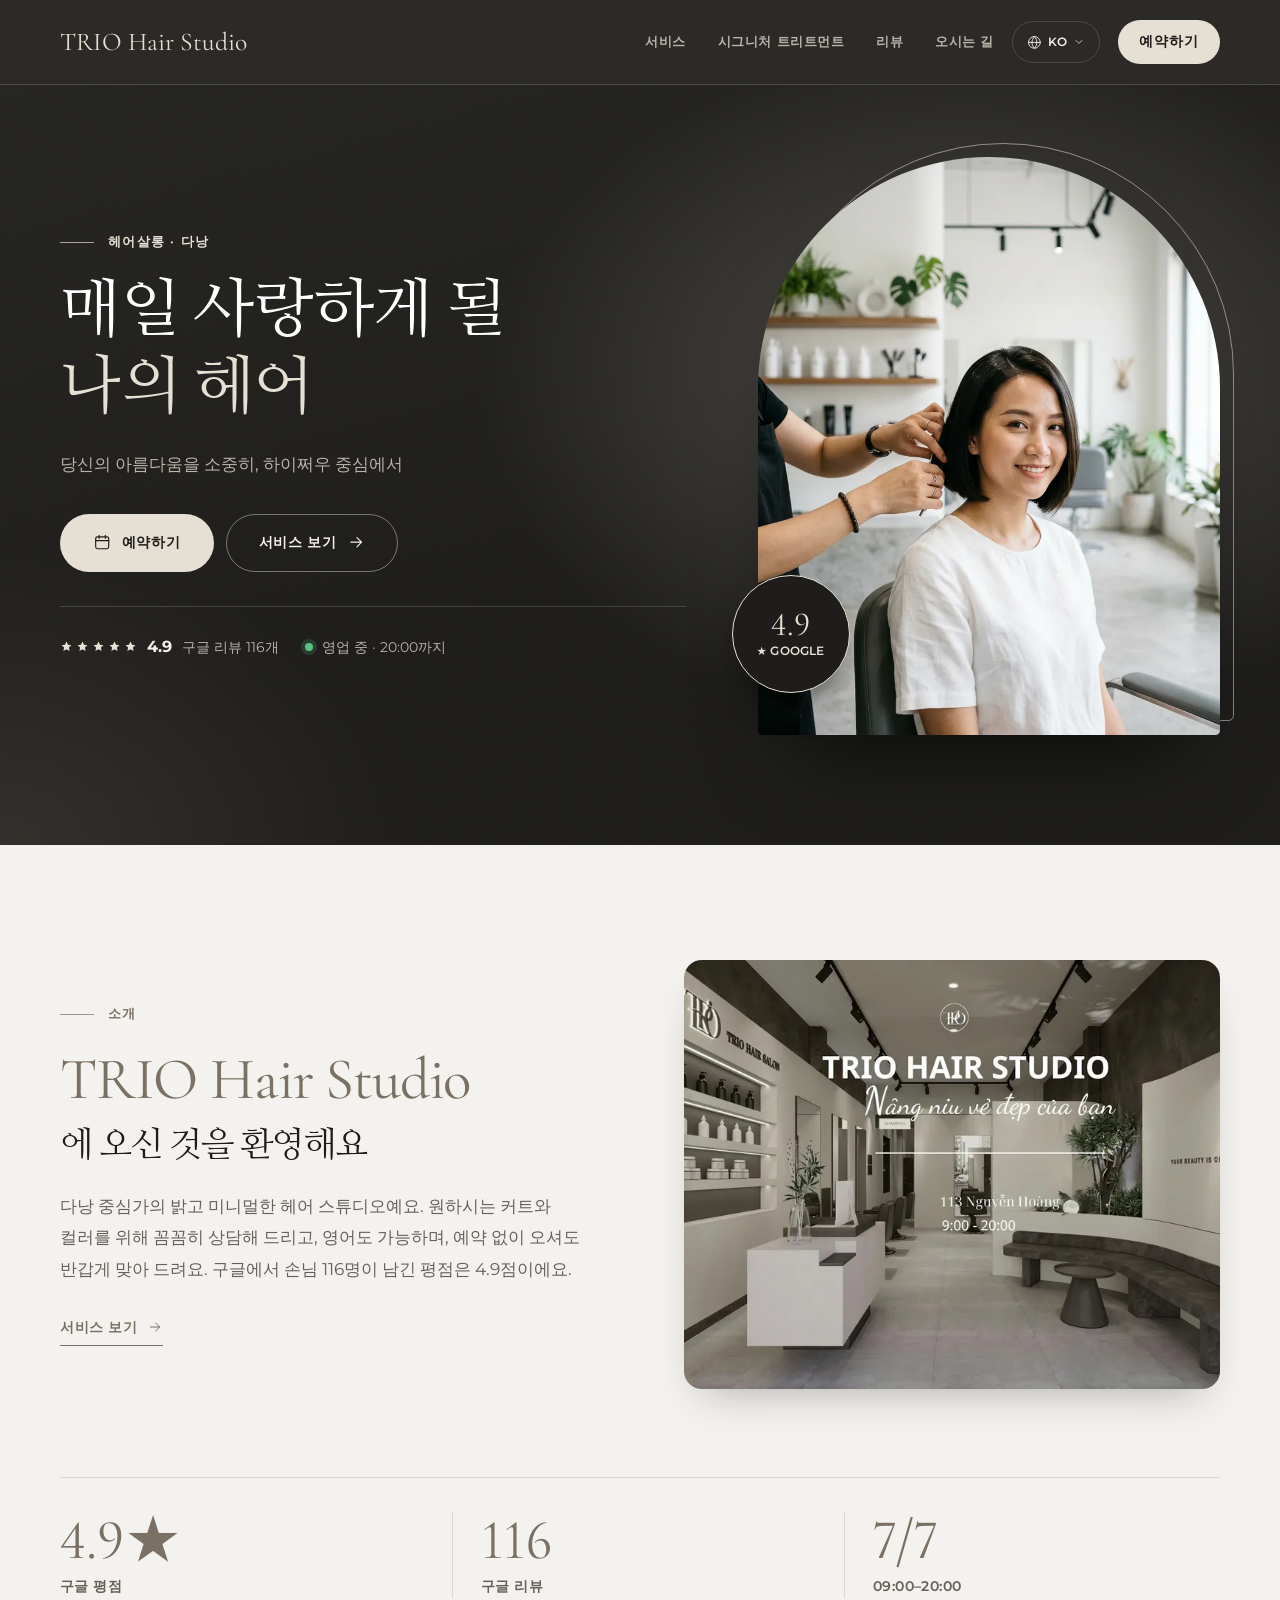
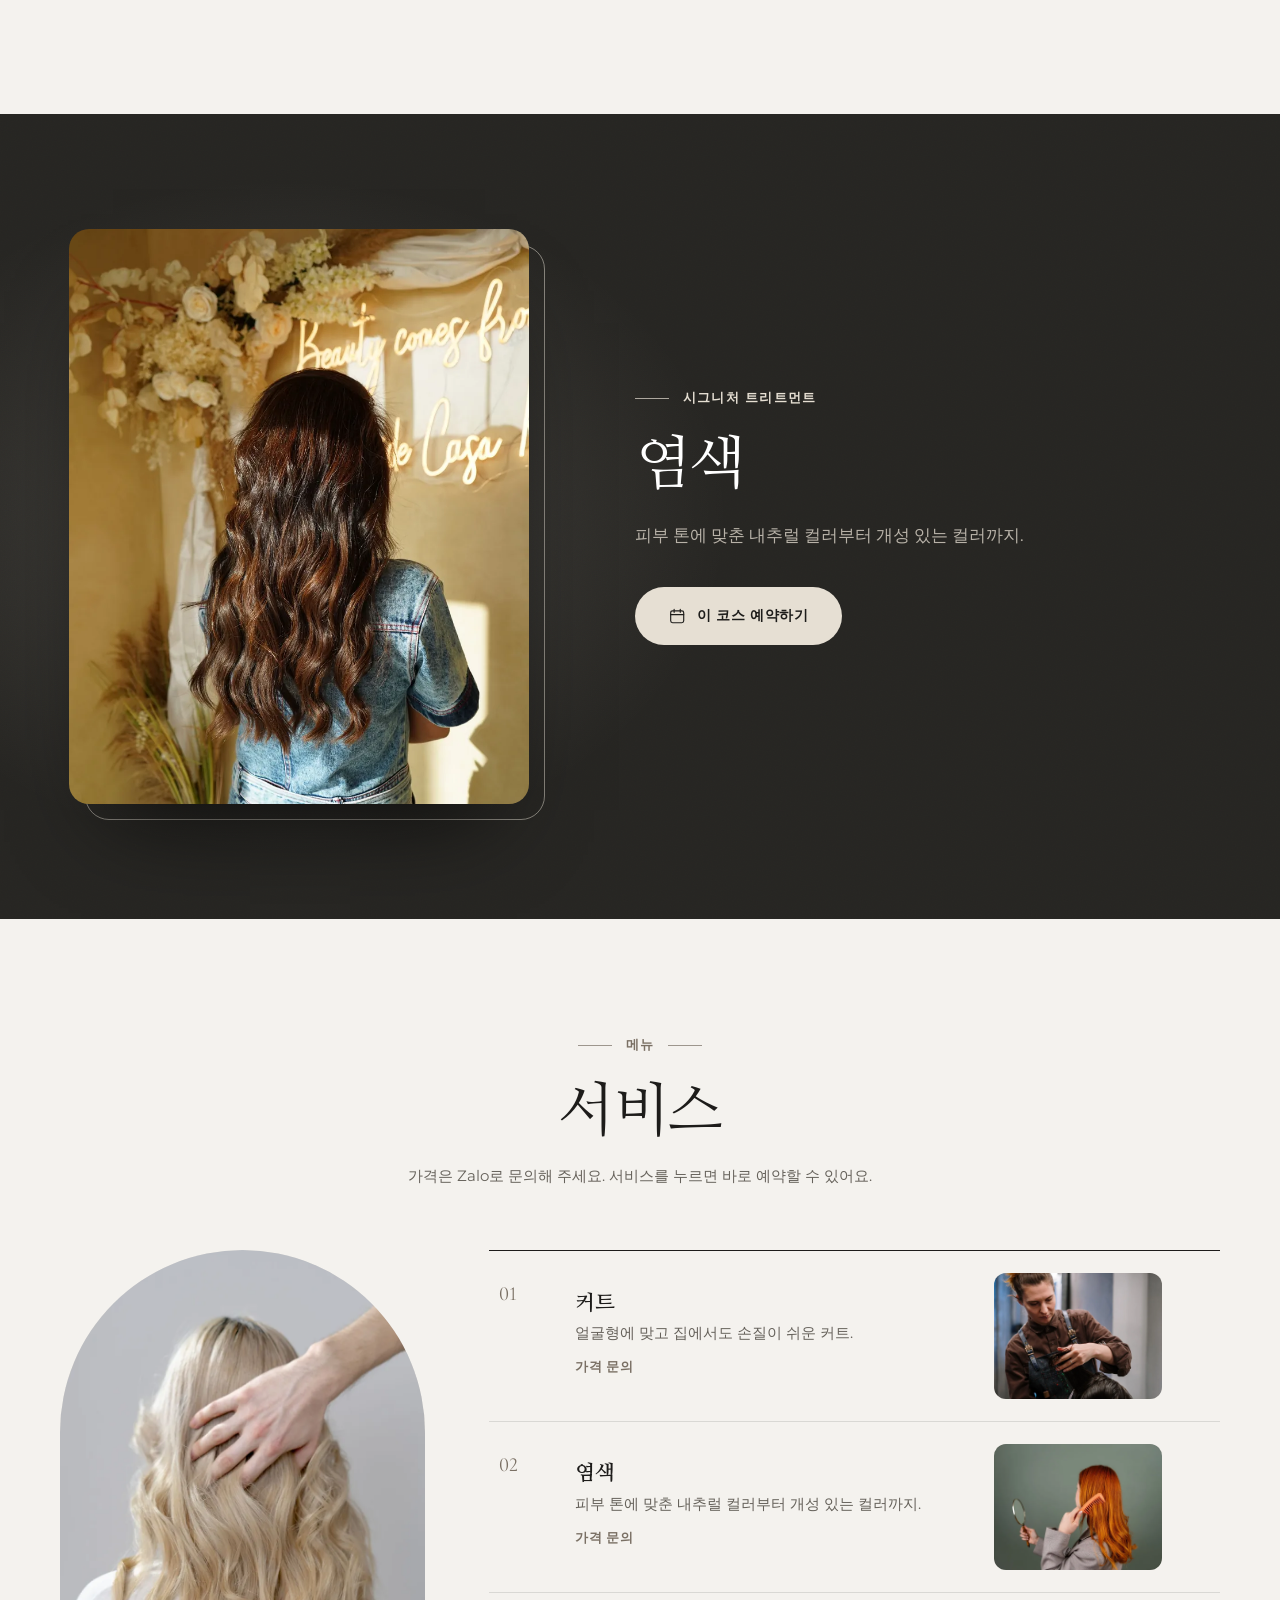
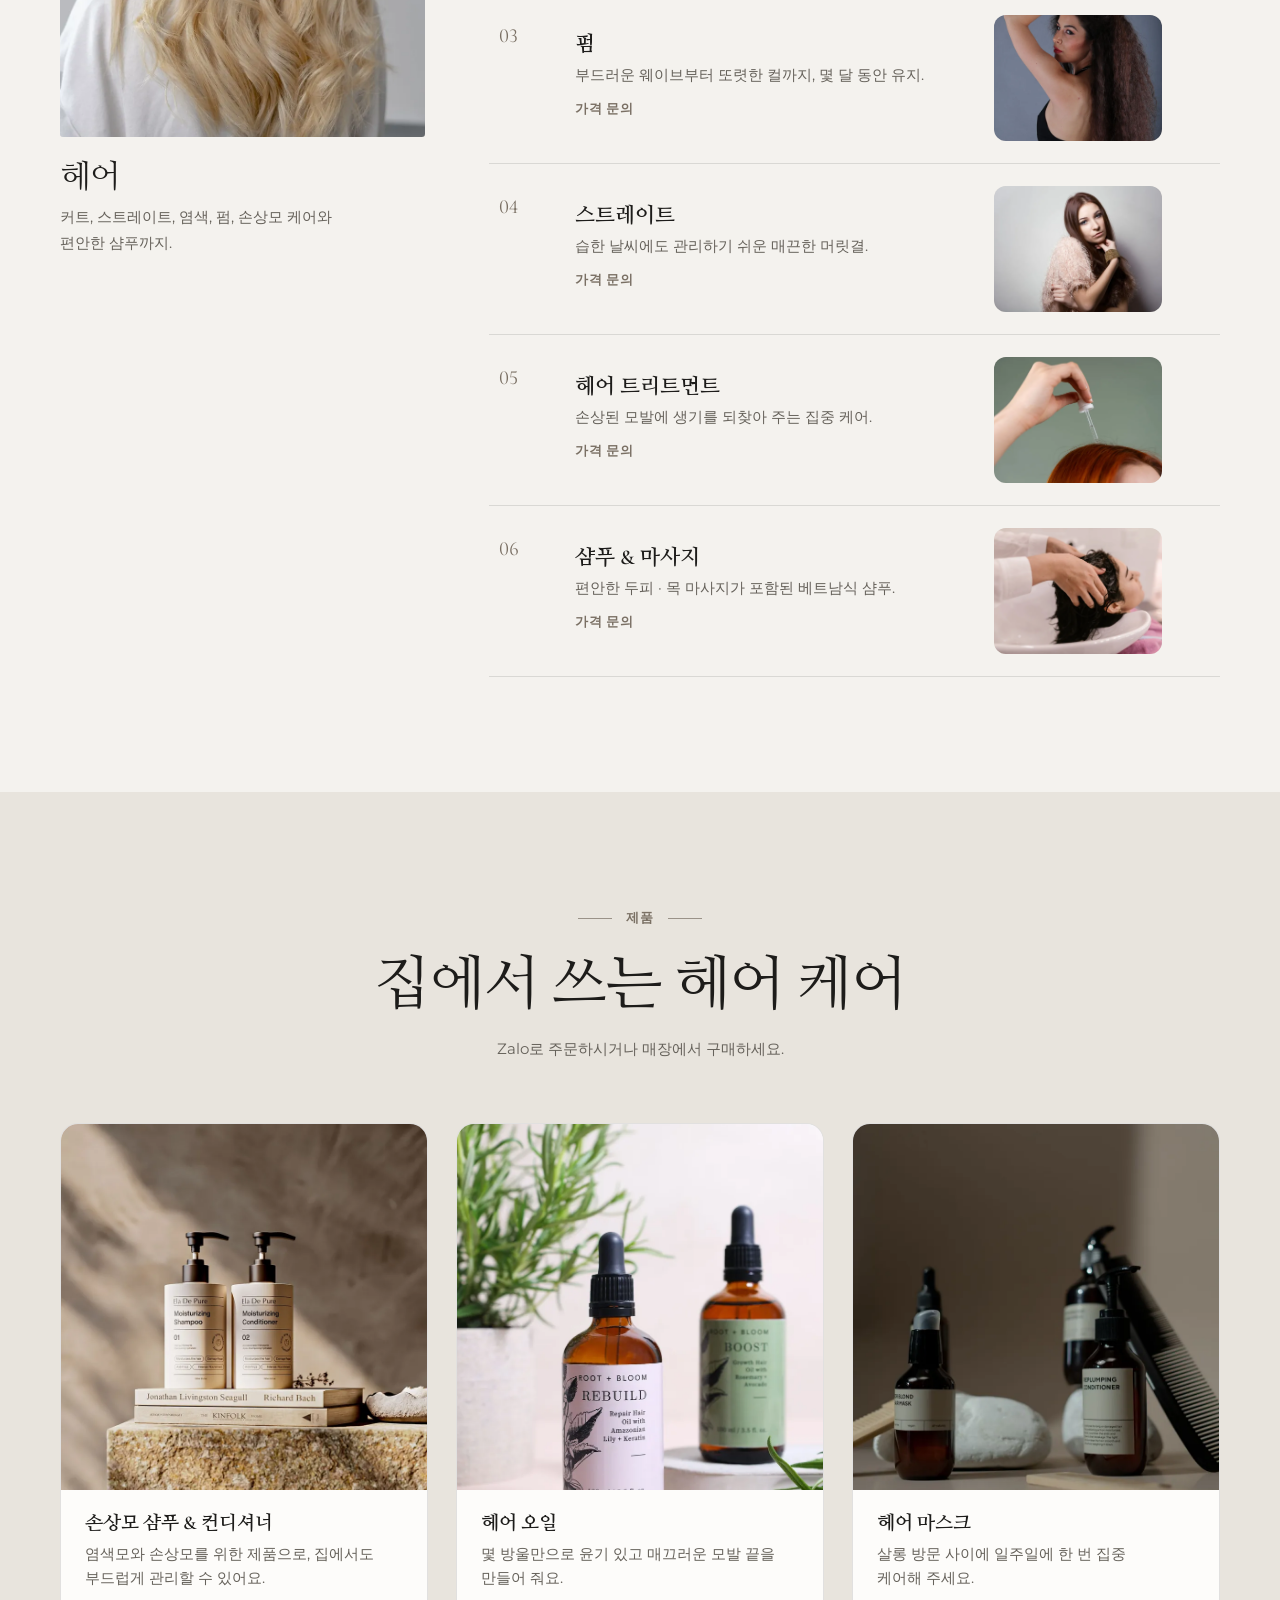
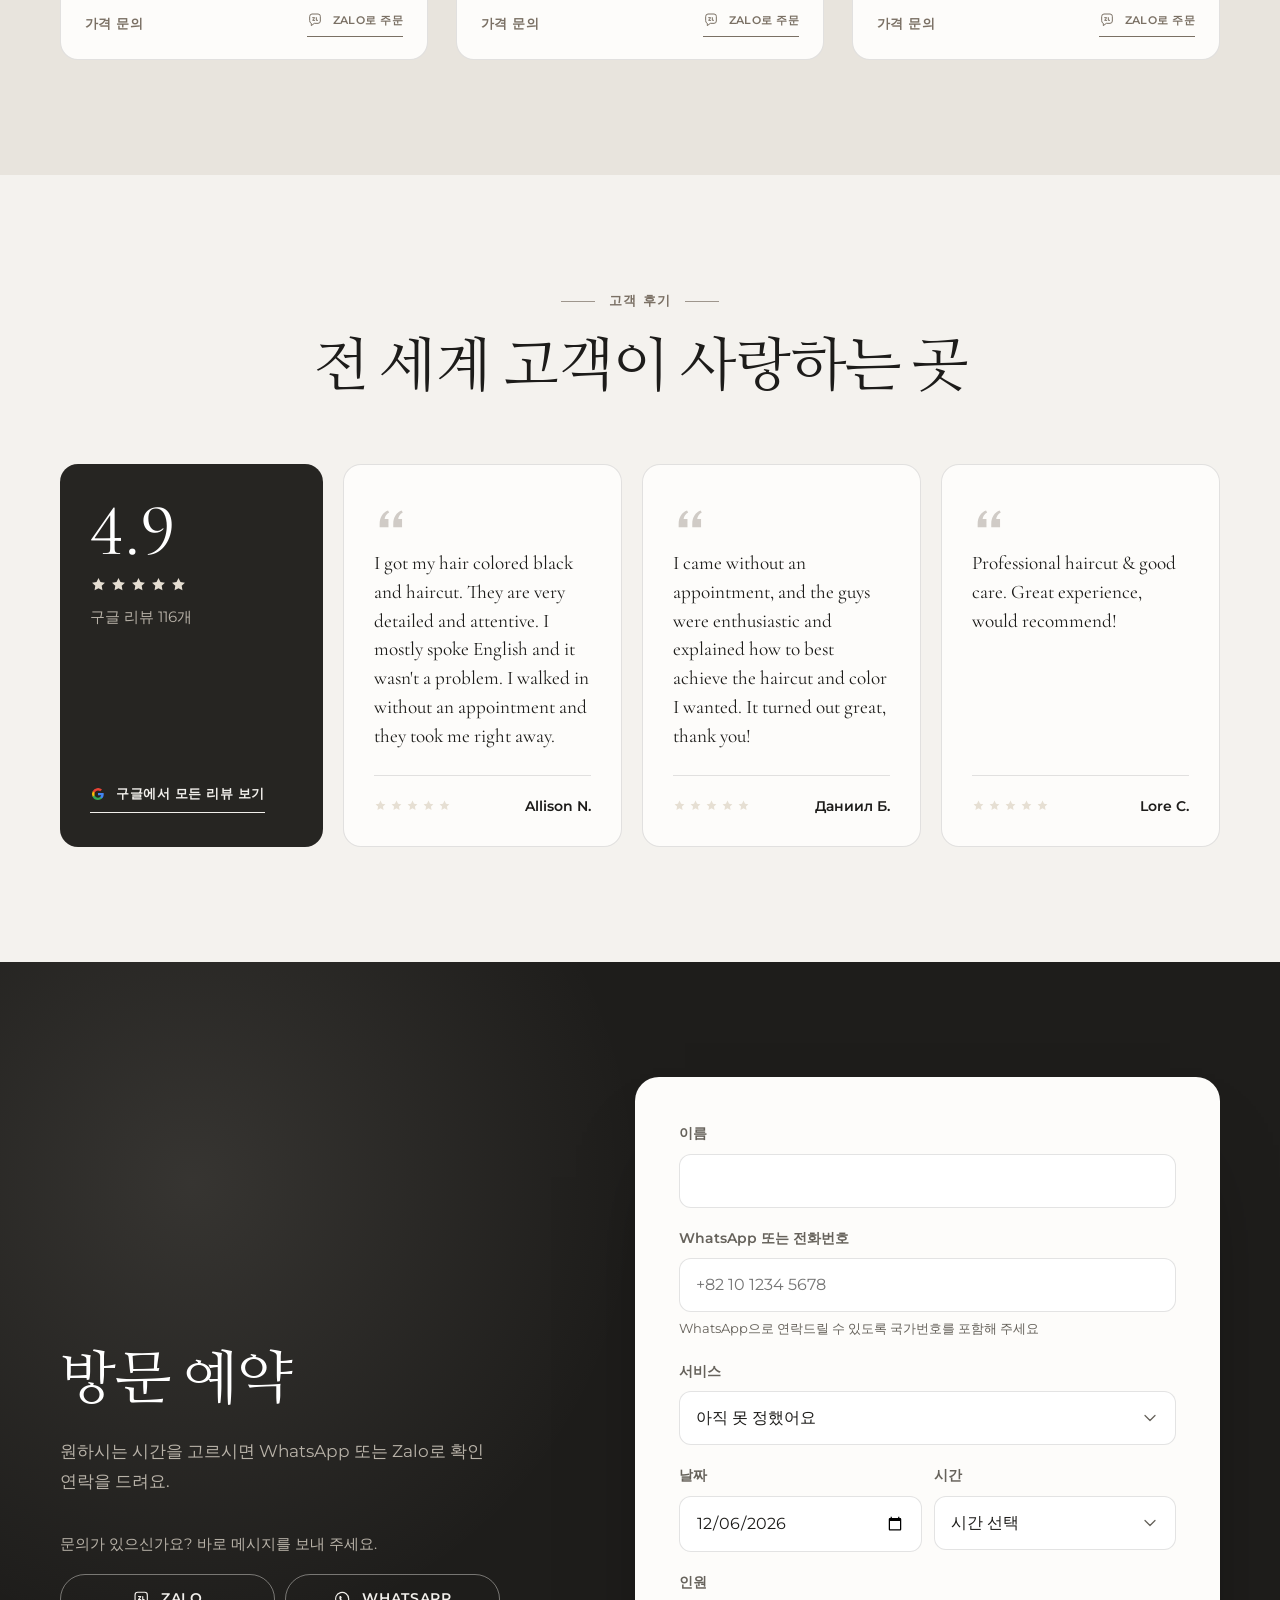
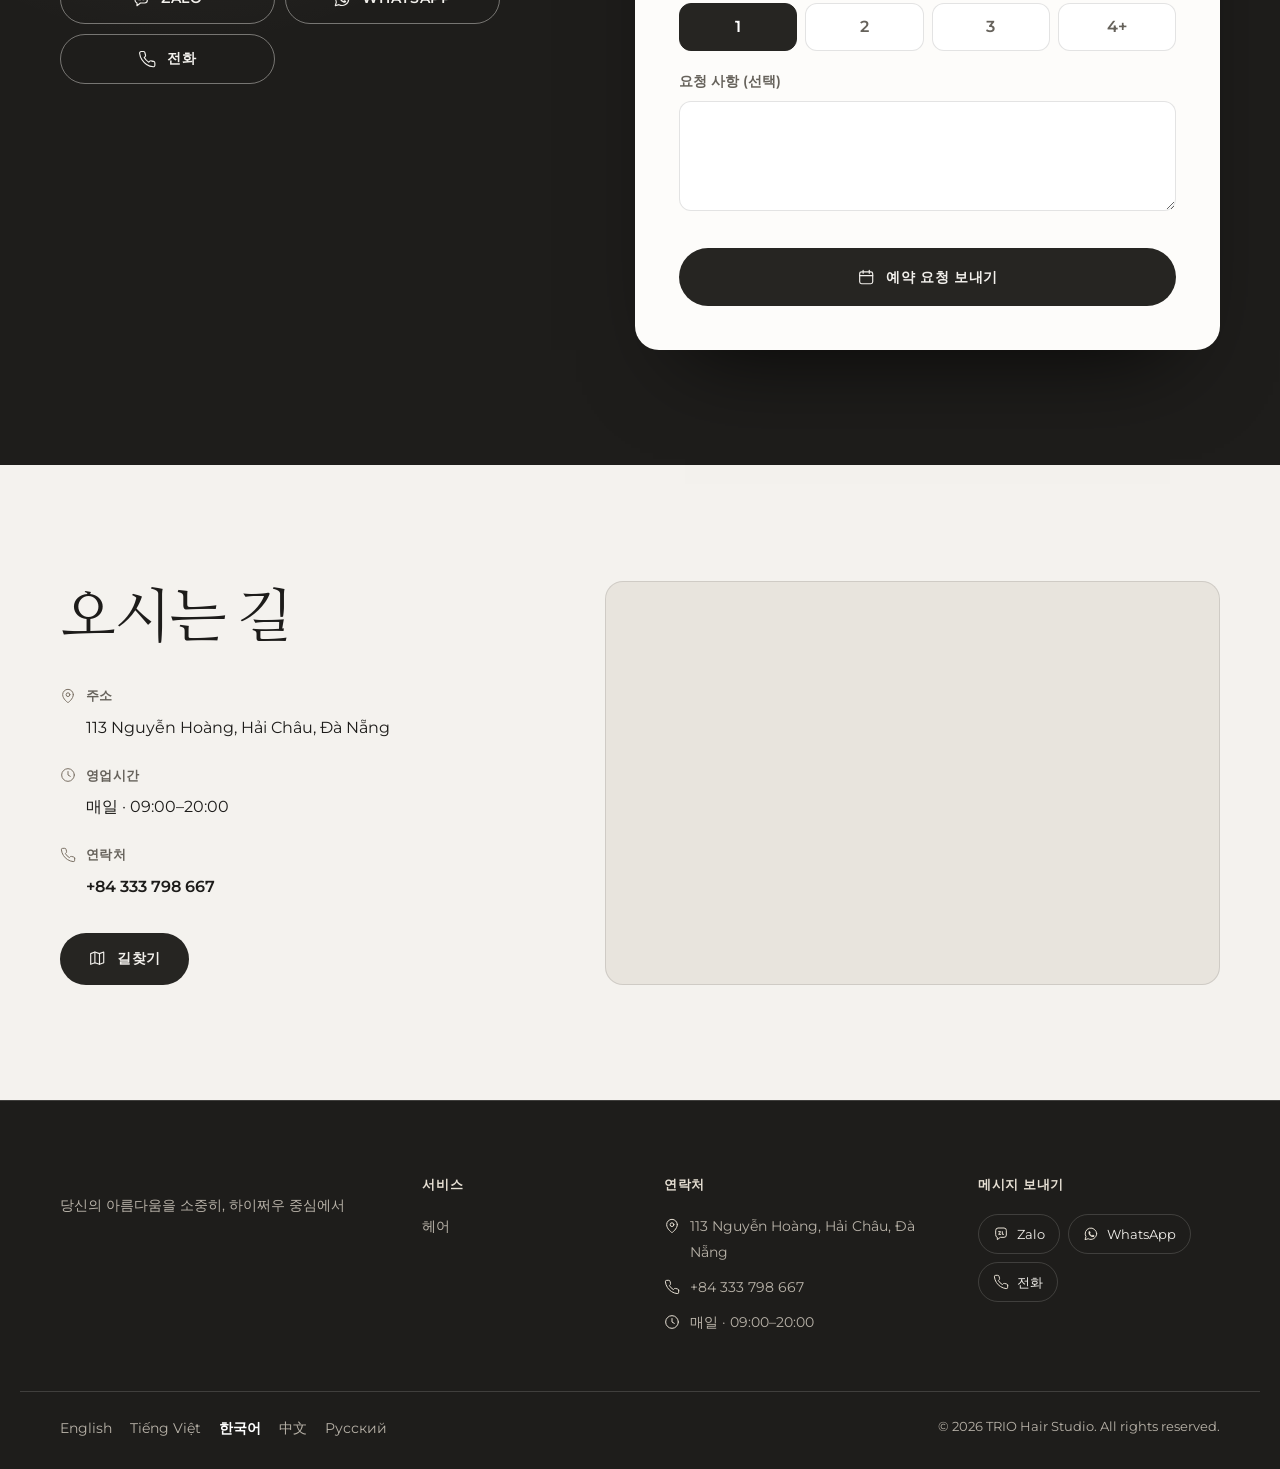
==== commit dcb0ddd1: "Update trio-hair preview site Co-Authored-By: Claude Opus 5.5 <noreply@anthropic.com>" ====
--- a/ko/index.html
+++ b/ko/index.html
@@ -1,5 +1,5 @@
 <!doctype html>
-<html lang="ko" class="theme-mono niche-hair">
+<html lang="ko" class="v3 bg-glow t-stone">
 <head>
 <meta charset="utf-8">
 <meta name="viewport" content="width=device-width, initial-scale=1, viewport-fit=cover">
@@ -16,31 +16,26 @@
 <meta property="og:type" content="website">
 <meta property="og:title" content="TRIO Hair Studio">
 <meta property="og:description" content="당신의 아름다움을 소중히, 하이쩌우 중심에서">
-<meta property="og:image" content="https://romans7997.github.io/trio-hair/img/og.jpg"><meta name="theme-color" content="#FFFFFF">
+<meta property="og:image" content="https://romans7997.github.io/trio-hair/img/og.jpg"><meta name="theme-color" content="#1f150e">
 <link rel="icon" href="../favicon.svg" type="image/svg+xml">
 <link rel="preconnect" href="https://fonts.googleapis.com">
 <link rel="preconnect" href="https://fonts.gstatic.com" crossorigin>
-<link rel="stylesheet" href="https://fonts.googleapis.com/css2?family=Manrope:wght@400;500;600;700;800&amp;family=Great+Vibes&amp;display=swap">
-<link rel="stylesheet" href="../assets/site.css?v=e8469594">
-<style>:root{ --bg:#FFFFFF;--soft:#F4F4F2;--soft2:#E7E6E3;--surface:#ffffff;--ink:#1A1A1B;--muted:#5B5A56;--line:rgba(26,26,27,.10);--accent:#1A1A1B;--accent-dark:#000000;--accent-ink:#ffffff;--accent-soft:rgba(26,26,27,.06);--footer:#1A1A1B;--footer-ink:#ECECEA;--radius:10px;--font-head:'Manrope',Georgia,'Times New Roman',serif;--font-body:'Manrope','Apple SD Gothic Neo','Malgun Gothic','Noto Sans KR','PingFang SC','Hiragino Sans GB','Microsoft YaHei','Noto Sans SC',system-ui,-apple-system,'Segoe UI',Roboto,sans-serif;--font-script:'Great Vibes',cursive;--head-weight:800;--head-tracking:-0.035em;--em-style:normal;--btn-radius:999px }</style>
-<link rel="preload" as="image" href="../img/hero-928.webp" imagesrcset="../img/hero-800.webp 800w, ../img/hero-928.webp 928w" imagesizes="(min-width: 960px) 50vw, 100vw">
+<link rel="stylesheet" href="https://fonts.googleapis.com/css2?family=Cormorant+Garamond:ital,wght@0,400;0,500;0,600;1,400;1,500&amp;family=Montserrat:wght@400;500;600&amp;family=Nanum+Myeongjo:wght@400;700&amp;display=swap">
+<link rel="stylesheet" href="../assets/v3.css?v=584168c1">
+<style>:root{ --wood:#1e1d1b;--wood-2:#262522;--wood-3:#34322e;--wood-rgb:30,29,27;--cream:#f4f2ee;--cream-2:#e8e4dd;--paper:#fdfcfa;--ink:#1d1c1a;--ink-rgb:29,28,26;--muted:#66625b;--muted-strong:#66625b;--line:rgba(29,28,26,.12);--gold:#e6dfd3;--gold-hi:#ffffff;--gold-deep:#7a7064;--gold-rgb:230,223,211;--glow-rgb:230,223,211;--deep-rgb:122,112,100;--glow2-rgb:122,112,100;--btn-ink:#1e1d1b;--on-dark:#f2f0ec;--on-dark-muted:#b8b2a8;--on-dark-rgb:242,240,236;--line-dark:rgba(242,240,236,.16);--on-dark-head:#ffffff;--slat-rgb:242,240,236 }</style>
+<script>document.documentElement.classList.add("js")</script>
+<link rel="preload" as="image" href="../img/hero-928.webp" imagesrcset="../img/hero-800.webp 800w, ../img/hero-928.webp 928w" imagesizes="(min-width: 960px) 40vw, 100vw">
 <script type="application/ld+json">{"@context": "https://schema.org", "@type": "HairSalon", "name": "TRIO Hair Studio", "telephone": "+84333798667", "url": "https://romans7997.github.io/trio-hair/ko/", "address": {"@type": "PostalAddress", "streetAddress": "113 Nguyễn Hoàng, Hải Châu, Đà Nẵng", "addressLocality": "Da Nang", "addressCountry": "VN"}, "openingHoursSpecification": [{"@type": "OpeningHoursSpecification", "dayOfWeek": "Monday", "opens": "09:00", "closes": "20:00"}, {"@type": "OpeningHoursSpecification", "dayOfWeek": "Tuesday", "opens": "09:00", "closes": "20:00"}, {"@type": "OpeningHoursSpecification", "dayOfWeek": "Wednesday", "opens": "09:00", "closes": "20:00"}, {"@type": "OpeningHoursSpecification", "dayOfWeek": "Thursday", "opens": "09:00", "closes": "20:00"}, {"@type": "OpeningHoursSpecification", "dayOfWeek": "Friday", "opens": "09:00", "closes": "20:00"}, {"@type": "OpeningHoursSpecification", "dayOfWeek": "Saturday", "opens": "09:00", "closes": "20:00"}, {"@type": "OpeningHoursSpecification", "dayOfWeek": "Sunday", "opens": "09:00", "closes": "20:00"}], "sameAs": ["https://www.facebook.com/share/18jcCL4FT5/", "https://www.google.com/maps/place/?q=place_id:ChIJp3aFAAAZQjERDQWNItvP38E"], "priceRange": "₫₫", "image": "https://romans7997.github.io/trio-hair/img/hero-928.webp"}</script>
 </head>
 <body>
 <a class="skip" href="#main">본문으로 건너뛰기</a>
 
-<div class="announce"><div class="wrap announce-inner">
-  <span class="announce-loc"><svg class="ic" viewBox="0 0 24 24" aria-hidden="true" focusable="false"><path d="M20 10c0 6.5-8 12-8 12s-8-5.5-8-12a8 8 0 0 1 16 0z"/><circle cx="12" cy="10" r="2.8"/></svg>113 Nguyễn Hoàng, Đà Nẵng</span>
-  <span class="announce-main"><svg class="ic" viewBox="0 0 24 24" aria-hidden="true" focusable="false"><path d="M11 3c.6 4.2 2.2 5.9 6 6.5-3.8.6-5.4 2.3-6 6.5-.6-4.2-2.2-5.9-6-6.5 3.8-.6 5.4-2.3 6-6.5z"/><path d="M18.5 14.5c.3 1.8 1 2.6 2.5 2.9-1.5.3-2.2 1.1-2.5 2.9-.3-1.8-1-2.6-2.5-2.9 1.5-.3 2.2-1.1 2.5-2.9z"/></svg>24시간 온라인 예약 · WhatsApp &amp; Zalo</span>
-</div></div>
-
 <header class="nav" id="top">
   <div class="wrap nav-inner">
-    <a class="logo" href="#top" aria-label="TRIO Hair Studio">
-<span class="logo-main">TRIO</span><span class="logo-sub">Hair Studio</span></a>
+    <a class="logo" href="#top" aria-label="TRIO Hair Studio"><span class="logo-main">TRIO Hair Studio</span></a>
     <nav class="nav-links" aria-label="메뉴">
       <a href="#services">서비스</a>
-<a href="#reviews">리뷰</a>      <a href="#visit">오시는 길</a>
+<a href="#signature">시그니처 트리트먼트</a><a href="#reviews">리뷰</a>      <a href="#visit">오시는 길</a>
     </nav>
     <details class="lang">
       <summary aria-label="언어"><svg class="ic" viewBox="0 0 24 24" aria-hidden="true" focusable="false"><circle cx="12" cy="12" r="9.5"/><path d="M2.5 12h19M12 2.5c2.6 2.8 3.9 6 3.9 9.5S14.6 18.7 12 21.5C9.4 18.7 8.1 15.5 8.1 12S9.4 5.3 12 2.5z"/></svg><span>KO</span><svg class="ic chev" viewBox="0 0 24 24" aria-hidden="true" focusable="false"><path d="M6 9l6 6 6-6"/></svg></summary>
@@ -52,169 +47,156 @@
 <li><a href="../ru/" hreflang="ru" lang="ru" data-lang="ru">Русский</a></li>
       </ul>
     </details>
-<a class="btn btn-accent btn-sm nav-book" href="#book">예약하기</a>  </div>
+<a class="btn btn-gold btn-sm nav-book" href="#book">예약하기</a>  </div>
 </header>
 
 <main id="main">
   <section class="hero">
+    
     <div class="wrap hero-grid">
       <div class="hero-copy">
-        <p class="script hero-script" aria-hidden="true">good hair days <svg class="ic heart" viewBox="0 0 24 24" aria-hidden="true" focusable="false"><path d="M12 20s-7.4-4.5-9.1-9.2C1.7 7.5 3.7 4.6 6.8 4.6c2.1 0 3.6 1.2 4.3 2.7h1.8c.7-1.5 2.2-2.7 4.3-2.7 3.1 0 5.1 2.9 3.9 6.2C19.4 15.5 12 20 12 20z"/></svg></p>
-        <p class="eyebrow">헤어살롱 · 다낭</p>
+        <p class="eyebrow eyebrow-light">헤어살롱 · 다낭</p>
         <h1 class="hero-title"><span>매일 사랑하게 될</span> <em>나의 헤어</em></h1>
         <p class="hero-lead">당신의 아름다움을 소중히, 하이쩌우 중심에서</p>
         <div class="hero-cta">
-<a class="btn btn-accent btn-lg" href="#book"><svg class="ic" viewBox="0 0 24 24" aria-hidden="true" focusable="false"><rect x="3.5" y="5" width="17" height="15.5" rx="2.5"/><path d="M8 3v4M16 3v4M3.5 10h17"/></svg><span>예약하기</span></a>          <a class="btn btn-outline btn-lg" href="#services"><span>서비스 보기</span><svg class="ic" viewBox="0 0 24 24" aria-hidden="true" focusable="false"><path d="M5 12h14M13 6l6 6-6 6"/></svg></a>
-        </div>
-        <a class="hero-rating" href="https://www.google.com/maps/place/?q=place_id:ChIJp3aFAAAZQjERDQWNItvP38E" target="_blank" rel="noopener">
-          <svg class="ic g" viewBox="0 0 24 24" aria-hidden="true" focusable="false"><path d="M20.6 12.2c0-.6-.1-1.2-.2-1.8H12v3.4h4.8a4.1 4.1 0 0 1-1.8 2.7v2.2h2.9c1.7-1.6 2.7-3.9 2.7-6.5z" class="fill g1"/><path d="M12 21c2.4 0 4.5-.8 5.9-2.2L15 16.6c-.8.5-1.8.9-3 .9-2.3 0-4.3-1.6-5-3.7H4v2.3A9 9 0 0 0 12 21z" class="fill g2"/><path d="M7 13.8a5.4 5.4 0 0 1 0-3.5V8H4a9 9 0 0 0 0 8.1z" class="fill g3"/><path d="M12 6.6c1.3 0 2.5.5 3.4 1.3l2.6-2.6A9 9 0 0 0 4 8l3 2.3c.7-2.1 2.7-3.7 5-3.7z" class="fill g4"/></svg><strong>4.9</strong><span class="stars xs" role="img" aria-label="4.9 / 5"><svg class="st" viewBox="0 0 24 24" aria-hidden="true" focusable="false"><path class="fill" d="M12 2.8l2.8 5.8 6.3.9-4.6 4.4 1.1 6.3L12 17.2l-5.6 3 1.1-6.3L2.9 9.5l6.3-.9z"/></svg><svg class="st" viewBox="0 0 24 24" aria-hidden="true" focusable="false"><path class="fill" d="M12 2.8l2.8 5.8 6.3.9-4.6 4.4 1.1 6.3L12 17.2l-5.6 3 1.1-6.3L2.9 9.5l6.3-.9z"/></svg><svg class="st" viewBox="0 0 24 24" aria-hidden="true" focusable="false"><path class="fill" d="M12 2.8l2.8 5.8 6.3.9-4.6 4.4 1.1 6.3L12 17.2l-5.6 3 1.1-6.3L2.9 9.5l6.3-.9z"/></svg><svg class="st" viewBox="0 0 24 24" aria-hidden="true" focusable="false"><path class="fill" d="M12 2.8l2.8 5.8 6.3.9-4.6 4.4 1.1 6.3L12 17.2l-5.6 3 1.1-6.3L2.9 9.5l6.3-.9z"/></svg><svg class="st" viewBox="0 0 24 24" aria-hidden="true" focusable="false"><path class="fill" d="M12 2.8l2.8 5.8 6.3.9-4.6 4.4 1.1 6.3L12 17.2l-5.6 3 1.1-6.3L2.9 9.5l6.3-.9z"/></svg></span><span>구글 리뷰 116개</span>
-        </a>
+<a class="btn btn-gold btn-lg" href="#book"><svg class="ic" viewBox="0 0 24 24" aria-hidden="true" focusable="false"><rect x="3.5" y="5" width="17" height="15.5" rx="2.5"/><path d="M8 3v4M16 3v4M3.5 10h17"/></svg><span>예약하기</span></a><a class="btn btn-line-light btn-lg" href="#services"><span>서비스 보기</span><svg class="ic" viewBox="0 0 24 24" aria-hidden="true" focusable="false"><path d="M5 12h14M13 6l6 6-6 6"/></svg></a>        </div>
+        <div class="hero-meta">
+<a class="hero-rating" href="https://www.google.com/maps/place/?q=place_id:ChIJp3aFAAAZQjERDQWNItvP38E" target="_blank" rel="noopener"><span class="stars xs" role="img" aria-label="4.9 / 5"><svg class="st" viewBox="0 0 24 24" aria-hidden="true" focusable="false"><path class="fill" d="M12 2.8l2.8 5.8 6.3.9-4.6 4.4 1.1 6.3L12 17.2l-5.6 3 1.1-6.3L2.9 9.5l6.3-.9z"/></svg><svg class="st" viewBox="0 0 24 24" aria-hidden="true" focusable="false"><path class="fill" d="M12 2.8l2.8 5.8 6.3.9-4.6 4.4 1.1 6.3L12 17.2l-5.6 3 1.1-6.3L2.9 9.5l6.3-.9z"/></svg><svg class="st" viewBox="0 0 24 24" aria-hidden="true" focusable="false"><path class="fill" d="M12 2.8l2.8 5.8 6.3.9-4.6 4.4 1.1 6.3L12 17.2l-5.6 3 1.1-6.3L2.9 9.5l6.3-.9z"/></svg><svg class="st" viewBox="0 0 24 24" aria-hidden="true" focusable="false"><path class="fill" d="M12 2.8l2.8 5.8 6.3.9-4.6 4.4 1.1 6.3L12 17.2l-5.6 3 1.1-6.3L2.9 9.5l6.3-.9z"/></svg><svg class="st" viewBox="0 0 24 24" aria-hidden="true" focusable="false"><path class="fill" d="M12 2.8l2.8 5.8 6.3.9-4.6 4.4 1.1 6.3L12 17.2l-5.6 3 1.1-6.3L2.9 9.5l6.3-.9z"/></svg></span><strong>4.9</strong><span>구글 리뷰 116개</span></a><span id="open-status" class="open-status">매일 · 09:00–20:00</span>        </div>
       </div>
       <div class="hero-media">
-        <div class="hero-frame"><img class="hero-img" src="../img/hero-928.webp" srcset="../img/hero-800.webp 800w, ../img/hero-928.webp 928w" sizes="(min-width: 960px) 50vw, 100vw" alt="TRIO Hair Studio" width="928" height="1152" fetchpriority="high" style="object-position:50% 35%"></div>
-        <div class="hero-badge" aria-hidden="true">
-          <span class="hb-num">4.9</span>
-          <span class="stars xs" role="img" aria-label="4.9 / 5"><svg class="st" viewBox="0 0 24 24" aria-hidden="true" focusable="false"><path class="fill" d="M12 2.8l2.8 5.8 6.3.9-4.6 4.4 1.1 6.3L12 17.2l-5.6 3 1.1-6.3L2.9 9.5l6.3-.9z"/></svg><svg class="st" viewBox="0 0 24 24" aria-hidden="true" focusable="false"><path class="fill" d="M12 2.8l2.8 5.8 6.3.9-4.6 4.4 1.1 6.3L12 17.2l-5.6 3 1.1-6.3L2.9 9.5l6.3-.9z"/></svg><svg class="st" viewBox="0 0 24 24" aria-hidden="true" focusable="false"><path class="fill" d="M12 2.8l2.8 5.8 6.3.9-4.6 4.4 1.1 6.3L12 17.2l-5.6 3 1.1-6.3L2.9 9.5l6.3-.9z"/></svg><svg class="st" viewBox="0 0 24 24" aria-hidden="true" focusable="false"><path class="fill" d="M12 2.8l2.8 5.8 6.3.9-4.6 4.4 1.1 6.3L12 17.2l-5.6 3 1.1-6.3L2.9 9.5l6.3-.9z"/></svg><svg class="st" viewBox="0 0 24 24" aria-hidden="true" focusable="false"><path class="fill" d="M12 2.8l2.8 5.8 6.3.9-4.6 4.4 1.1 6.3L12 17.2l-5.6 3 1.1-6.3L2.9 9.5l6.3-.9z"/></svg></span>
-          <span class="hb-txt">Google</span>
-        </div>
-        <div class="hero-open"><span id="open-status" class="open-status">매일 · 09:00–20:00</span></div>
-      </div>
-    </div>
-  </section>
-
-  <section class="trust" aria-label="연락처">
-    <div class="wrap trust-grid">
-<div class="trust-item"><span class="trust-ic"><svg class="ic" viewBox="0 0 24 24" aria-hidden="true" focusable="false"><path class="fill" d="M12 2.8l2.8 5.8 6.3.9-4.6 4.4 1.1 6.3L12 17.2l-5.6 3 1.1-6.3L2.9 9.5l6.3-.9z"/></svg></span><div><strong>구글 평점 4.9</strong><span>구글 리뷰 116개</span></div></div>      <div class="trust-item"><span class="trust-ic"><svg class="ic" viewBox="0 0 24 24" aria-hidden="true" focusable="false"><rect x="3.5" y="5" width="17" height="15.5" rx="2.5"/><path d="M8 3v4M16 3v4M3.5 10h17"/></svg></span><div><strong>24시간 온라인 예약</strong><span>바쁠 때도 예약 가능</span></div></div>
-      <div class="trust-item"><span class="trust-ic"><svg class="ic" viewBox="0 0 24 24" aria-hidden="true" focusable="false"><path d="M21 11.5a8.4 8.4 0 0 1-.9 3.8 8.5 8.5 0 0 1-7.6 4.7 8.4 8.4 0 0 1-3.8-.9L3 21l1.9-5.7a8.4 8.4 0 0 1-.9-3.8 8.5 8.5 0 0 1 4.7-7.6 8.4 8.4 0 0 1 3.8-.9h.5a8.5 8.5 0 0 1 8 8z"/></svg></span><div><strong>WhatsApp · Zalo</strong><span>언제든 메시지 주세요</span></div></div>
-      <a class="trust-item" href="https://www.google.com/maps/dir/?api=1&amp;destination=TRIO+Hair+Studio%2C+113+Nguy%E1%BB%85n+Ho%C3%A0ng%2C+H%E1%BA%A3i+Ch%C3%A2u%2C+%C4%90%C3%A0+N%E1%BA%B5ng&amp;destination_place_id=ChIJp3aFAAAZQjERDQWNItvP38E" target="_blank" rel="noopener"><span class="trust-ic"><svg class="ic" viewBox="0 0 24 24" aria-hidden="true" focusable="false"><path d="M20 10c0 6.5-8 12-8 12s-8-5.5-8-12a8 8 0 0 1 16 0z"/><circle cx="12" cy="10" r="2.8"/></svg></span><div><strong>113 Nguyễn Hoàng, Đà Nẵng</strong><span>길찾기 →</span></div></a>
-    </div>
-  </section>
-
-  <section class="section services" id="services">
+        <div class="arch"><img src="../img/hero-928.webp" srcset="../img/hero-800.webp 800w, ../img/hero-928.webp 928w" sizes="(min-width: 960px) 40vw, 100vw" alt="" width="928" height="1152" fetchpriority="high" style="object-position:55% 35%"></div>
+<div class="seal" aria-hidden="true"><span class="seal-big">4.9</span><span class="seal-small">★ Google</span></div>      </div>
+    </div>
+  </section>
+
+  <section class="section intro" id="about">
+    <div class="wrap">
+      <div class="intro-grid">
+        <div class="intro-copy">
+          <p class="eyebrow">소개</p>
+          <h2><em>TRIO Hair Studio</em><span class="welcome-suffix">에 오신 것을 환영해요</span></h2>
+<p class="lead">다낭 중심가의 밝고 미니멀한 헤어 스튜디오예요. 원하시는 커트와 컬러를 위해 꼼꼼히 상담해 드리고, 영어도 가능하며, 예약 없이 오셔도 반갑게 맞아 드려요. 구글에서 손님 116명이 남긴 평점은 4.9점이에요.</p>          <a class="link-arrow" href="#services"><span>서비스 보기</span><svg class="ic" viewBox="0 0 24 24" aria-hidden="true" focusable="false"><path d="M5 12h14M13 6l6 6-6 6"/></svg></a>
+        </div>
+        <div class="intro-media"><img src="../img/about-1600.webp" srcset="../img/about-800.webp 800w, ../img/about-1600.webp 1600w" sizes="(min-width: 960px) 42vw, 100vw" alt="" width="1600" height="1163" loading="lazy" decoding="async" style="object-position:45% 50%"></div>
+      </div>
+      <ul class="stats" style="--n:3">
+<li><span class="stat-big">4.9★</span><span class="stat-small">구글 평점</span></li>
+<li><span class="stat-big">116</span><span class="stat-small">구글 리뷰</span></li>
+<li><span class="stat-big">7/7</span><span class="stat-small">09:00–20:00</span></li>
+      </ul>
+    </div>
+  </section>
+
+  <section class="section signature" id="signature">
+    
+    <div class="wrap sig-grid">
+<div class="sig-media"><div class="sig-frame"><img src="../img/sig-1600.webp" srcset="../img/sig-800.webp 800w, ../img/sig-1600.webp 1600w" sizes="(min-width: 960px) 40vw, 100vw" alt="" width="1600" height="2400" loading="lazy" decoding="async" style="object-position:50% 30%"></div></div>      <div class="sig-copy">
+        <p class="eyebrow eyebrow-light">시그니처 트리트먼트</p>
+        <h2>염색</h2>
+<p class="sig-desc">피부 톤에 맞춘 내추럴 컬러부터 개성 있는 컬러까지.</p><a class="btn btn-gold btn-lg" href="#book" data-service="s0-1"><svg class="ic" viewBox="0 0 24 24" aria-hidden="true" focusable="false"><rect x="3.5" y="5" width="17" height="15.5" rx="2.5"/><path d="M8 3v4M16 3v4M3.5 10h17"/></svg><span>이 코스 예약하기</span></a>      </div>
+    </div>
+  </section>
+
+  <section class="section menu-sec" id="services">
     <div class="wrap">
       <header class="section-head center">
-        <p class="eyebrow">서비스</p>
-        <h2>아름다운 머릿결을 위한 모든 것</h2>
-        <p class="section-note">최신 가격은 WhatsApp 또는 Zalo로 문의해 주세요.</p>
+        <p class="eyebrow">메뉴</p>
+        <h2>서비스</h2>
+        <p class="section-note">가격은 Zalo로 문의해 주세요. 서비스를 누르면 바로 예약할 수 있어요.</p>
       </header>
-      <div class="cards n6">
-        <article class="card">
-          <div class="card-media"><img src="../img/s0-0-1600.webp" srcset="../img/s0-0-800.webp 800w, ../img/s0-0-1600.webp 1600w" sizes="(min-width: 960px) 30vw, (min-width: 640px) 45vw, 90vw" alt="TRIO Hair Studio" width="1600" height="2400" loading="lazy" decoding="async"></div>
-          <span class="card-ic"><svg class="ic" viewBox="0 0 24 24" aria-hidden="true" focusable="false"><circle cx="6" cy="6" r="3"/><circle cx="6" cy="18" r="3"/><path d="M20 4 8.1 15.9M14.5 14.5 20 20M8.1 8.1 12 12"/></svg></span>
-          <div class="card-body">
-            <h3>커트 <span class="card-pop"><svg class="ic" viewBox="0 0 24 24" aria-hidden="true" focusable="false"><path class="fill" d="M12 2.8l2.8 5.8 6.3.9-4.6 4.4 1.1 6.3L12 17.2l-5.6 3 1.1-6.3L2.9 9.5l6.3-.9z"/></svg></span></h3>
-<p>얼굴형에 맞고 집에서도 손질이 쉬운 커트.</p>            <div class="card-foot">
-              <span class="card-price">가격 문의</span>
-<a class="card-link" href="#book" data-service="s0-0">예약하기 <svg class="ic" viewBox="0 0 24 24" aria-hidden="true" focusable="false"><path d="M5 12h14M13 6l6 6-6 6"/></svg></a>            </div>
-          </div>
-        </article>
-        <article class="card">
-          <div class="card-media"><img src="../img/s0-1-1600.webp" srcset="../img/s0-1-800.webp 800w, ../img/s0-1-1600.webp 1600w" sizes="(min-width: 960px) 30vw, (min-width: 640px) 45vw, 90vw" alt="TRIO Hair Studio" width="1600" height="1067" loading="lazy" decoding="async"></div>
-          <span class="card-ic"><svg class="ic" viewBox="0 0 24 24" aria-hidden="true" focusable="false"><path d="M12 3a9 9 0 1 0 0 18c1.2 0 1.8-.8 1.8-1.6 0-1.1-.9-1.4-.9-2.4 0-1 .8-1.6 1.8-1.6H17a4 4 0 0 0 4-4C21 6.6 17 3 12 3z"/><circle cx="7.5" cy="11" r="1.1"/><circle cx="10" cy="7" r="1.1"/><circle cx="15" cy="7.5" r="1.1"/></svg></span>
-          <div class="card-body">
-            <h3>염색</h3>
-<p>피부 톤에 맞춘 내추럴 컬러부터 개성 있는 컬러까지.</p>            <div class="card-foot">
-              <span class="card-price">가격 문의</span>
-<a class="card-link" href="#book" data-service="s0-1">예약하기 <svg class="ic" viewBox="0 0 24 24" aria-hidden="true" focusable="false"><path d="M5 12h14M13 6l6 6-6 6"/></svg></a>            </div>
-          </div>
-        </article>
-        <article class="card">
-          <div class="card-media"><img src="../img/s0-2-1600.webp" srcset="../img/s0-2-800.webp 800w, ../img/s0-2-1600.webp 1600w" sizes="(min-width: 960px) 30vw, (min-width: 640px) 45vw, 90vw" alt="TRIO Hair Studio" width="1600" height="2400" loading="lazy" decoding="async"></div>
-          <span class="card-ic"><svg class="ic" viewBox="0 0 24 24" aria-hidden="true" focusable="false"><path d="M12 21c-4 0-6-2.5-6-5s2-4 4-4 3 1.5 3 3-1 2-2 2"/><path d="M12 3c4 0 6 2.5 6 5s-2 4-4 4-3-1.5-3-3 1-2 2-2"/></svg></span>
-          <div class="card-body">
-            <h3>펌</h3>
-<p>부드러운 웨이브부터 또렷한 컬까지, 몇 달 동안 유지.</p>            <div class="card-foot">
-              <span class="card-price">가격 문의</span>
-<a class="card-link" href="#book" data-service="s0-2">예약하기 <svg class="ic" viewBox="0 0 24 24" aria-hidden="true" focusable="false"><path d="M5 12h14M13 6l6 6-6 6"/></svg></a>            </div>
-          </div>
-        </article>
-        <article class="card">
-          <div class="card-media"><img src="../img/s0-3-1600.webp" srcset="../img/s0-3-800.webp 800w, ../img/s0-3-1600.webp 1600w" sizes="(min-width: 960px) 30vw, (min-width: 640px) 45vw, 90vw" alt="TRIO Hair Studio" width="1600" height="1067" loading="lazy" decoding="async"></div>
-          <span class="card-ic"><svg class="ic" viewBox="0 0 24 24" aria-hidden="true" focusable="false"><rect x="3" y="7" width="18" height="5" rx="1.5"/><path d="M5.5 12v5M8.5 12v5M11.5 12v5M14.5 12v5M17.5 12v5"/></svg></span>
-          <div class="card-body">
-            <h3>스트레이트</h3>
-<p>습한 날씨에도 관리하기 쉬운 매끈한 머릿결.</p>            <div class="card-foot">
-              <span class="card-price">가격 문의</span>
-<a class="card-link" href="#book" data-service="s0-3">예약하기 <svg class="ic" viewBox="0 0 24 24" aria-hidden="true" focusable="false"><path d="M5 12h14M13 6l6 6-6 6"/></svg></a>            </div>
-          </div>
-        </article>
-        <article class="card">
-          <div class="card-media"><img src="../img/s0-4-1600.webp" srcset="../img/s0-4-800.webp 800w, ../img/s0-4-1600.webp 1600w" sizes="(min-width: 960px) 30vw, (min-width: 640px) 45vw, 90vw" alt="TRIO Hair Studio" width="1600" height="1067" loading="lazy" decoding="async"></div>
-          <span class="card-ic"><svg class="ic" viewBox="0 0 24 24" aria-hidden="true" focusable="false"><path d="M5 19c0-8 5-14 15-15-1 10-7 15-15 15z"/><path d="M5 19c3-4 6-7 10-10"/></svg></span>
-          <div class="card-body">
-            <h3>헤어 트리트먼트</h3>
-<p>손상된 모발에 생기를 되찾아 주는 집중 케어.</p>            <div class="card-foot">
-              <span class="card-price">가격 문의</span>
-<a class="card-link" href="#book" data-service="s0-4">예약하기 <svg class="ic" viewBox="0 0 24 24" aria-hidden="true" focusable="false"><path d="M5 12h14M13 6l6 6-6 6"/></svg></a>            </div>
-          </div>
-        </article>
-        <article class="card">
-          <div class="card-media"><img src="../img/s0-5-1600.webp" srcset="../img/s0-5-800.webp 800w, ../img/s0-5-1600.webp 1600w" sizes="(min-width: 960px) 30vw, (min-width: 640px) 45vw, 90vw" alt="TRIO Hair Studio" width="1600" height="1067" loading="lazy" decoding="async"></div>
-          <span class="card-ic"><svg class="ic" viewBox="0 0 24 24" aria-hidden="true" focusable="false"><path d="M12 3s6 6.4 6 11a6 6 0 0 1-12 0c0-4.6 6-11 6-11z"/><path d="M9.2 14.6a2.9 2.9 0 0 0 2.8 2.6"/></svg></span>
-          <div class="card-body">
-            <h3>샴푸 &amp; 마사지</h3>
-<p>편안한 두피 · 목 마사지가 포함된 베트남식 샴푸.</p>            <div class="card-foot">
-              <span class="card-price">가격 문의</span>
-<a class="card-link" href="#book" data-service="s0-5">예약하기 <svg class="ic" viewBox="0 0 24 24" aria-hidden="true" focusable="false"><path d="M5 12h14M13 6l6 6-6 6"/></svg></a>            </div>
-          </div>
-        </article>
-      </div>
-    </div>
-  </section>
-
-  <section class="section about" id="about">
-    <div class="wrap about-grid">
-      <div class="about-media"><img src="../img/about-1600.webp" srcset="../img/about-800.webp 800w, ../img/about-1600.webp 1600w" sizes="(min-width: 960px) 45vw, 100vw" alt="TRIO Hair Studio" width="1600" height="1163" loading="lazy" decoding="async" style="object-position:50% 50%"></div>
-      <div class="about-copy">
-        <p class="eyebrow">소개</p>
-        <h2><em>TRIO Hair Studio</em><span class="welcome-suffix">에 오신 것을 환영해요</span></h2>
-<p class="about-text">다낭 중심가의 밝고 미니멀한 헤어 스튜디오예요. 원하시는 커트와 컬러를 위해 꼼꼼히 상담해 드리고, 영어도 가능하며, 예약 없이 오셔도 반갑게 맞아 드려요. 구글에서 손님 116명이 남긴 평점은 4.9점이에요.</p><ul class="chips"><li><svg class="ic" viewBox="0 0 24 24" aria-hidden="true" focusable="false"><path d="M5 12.5l4.2 4.2L19 7"/></svg>영어 가능</li><li><svg class="ic" viewBox="0 0 24 24" aria-hidden="true" focusable="false"><path d="M5 12.5l4.2 4.2L19 7"/></svg>예약 없이 방문 가능</li></ul>        <div class="about-cta">
-<a class="btn btn-accent" href="#book"><svg class="ic" viewBox="0 0 24 24" aria-hidden="true" focusable="false"><rect x="3.5" y="5" width="17" height="15.5" rx="2.5"/><path d="M8 3v4M16 3v4M3.5 10h17"/></svg><span>예약하기</span></a><a class="link-arrow" href="https://www.facebook.com/share/18jcCL4FT5/" target="_blank" rel="noopener"><svg class="ic" viewBox="0 0 24 24" aria-hidden="true" focusable="false"><path d="M14.5 8H17V4.5h-2.5c-2.5 0-4 1.6-4 4.1V11H8v3.5h2.5V21H14v-6.5h2.6l.4-3.5h-3V9c0-.6.4-1 1-1z"/></svg><span>Facebook</span></a>        </div>
-      </div>
-    </div>
-  </section>
+      <div class="tabs is-single" role="tablist" aria-label="서비스">
+<button type="button" role="tab" id="tab-cat0" aria-controls="cat0" aria-selected="true">헤어<sup>6</sup></button>      </div>
+      <div class="panel is-active" id="cat0" role="tabpanel" aria-labelledby="tab-cat0">
+        <div class="panel-media">
+<div class="panel-img"><img src="../img/c0-1600.webp" srcset="../img/c0-800.webp 800w, ../img/c0-1600.webp 1600w" sizes="(min-width: 960px) 30vw, 140px" alt="" width="1600" height="2399" fetchpriority="high" style="object-position:50% 30%"></div>          <h3 class="panel-title">헤어</h3>
+<p class="panel-desc">커트, 스트레이트, 염색, 펌, 손상모 케어와 편안한 샴푸까지.</p>        </div>
+        <div class="panel-list">
+          <div class="mr">
+            <a class="mr-row" href="#book" data-service="s0-0">
+              <span class="mr-num">01</span>
+<span class="mr-img"><img src="../img/m0-0-1600.webp" srcset="../img/m0-0-800.webp 800w, ../img/m0-0-1600.webp 1600w" sizes="(min-width: 960px) 160px, 96px" alt="" width="1600" height="2400" loading="lazy" decoding="async" style="object-position:50% 40%"></span>              <span class="mr-body"><span class="mr-name">커트</span><small>얼굴형에 맞고 집에서도 손질이 쉬운 커트.</small><em class="mr-ask">가격 문의</em></span>
+              <span class="mt-go"><svg class="ic" viewBox="0 0 24 24" aria-hidden="true" focusable="false"><path d="M5 12h14M13 6l6 6-6 6"/></svg></span>
+            </a>
+            <a class="mr-row" href="#book" data-service="s0-1">
+              <span class="mr-num">02</span>
+<span class="mr-img"><img src="../img/m0-1-1600.webp" srcset="../img/m0-1-800.webp 800w, ../img/m0-1-1600.webp 1600w" sizes="(min-width: 960px) 160px, 96px" alt="" width="1600" height="1067" loading="lazy" decoding="async" style="object-position:50% 40%"></span>              <span class="mr-body"><span class="mr-name">염색</span><small>피부 톤에 맞춘 내추럴 컬러부터 개성 있는 컬러까지.</small><em class="mr-ask">가격 문의</em></span>
+              <span class="mt-go"><svg class="ic" viewBox="0 0 24 24" aria-hidden="true" focusable="false"><path d="M5 12h14M13 6l6 6-6 6"/></svg></span>
+            </a>
+            <a class="mr-row" href="#book" data-service="s0-2">
+              <span class="mr-num">03</span>
+<span class="mr-img"><img src="../img/m0-2-1600.webp" srcset="../img/m0-2-800.webp 800w, ../img/m0-2-1600.webp 1600w" sizes="(min-width: 960px) 160px, 96px" alt="" width="1600" height="2400" loading="lazy" decoding="async" style="object-position:50% 40%"></span>              <span class="mr-body"><span class="mr-name">펌</span><small>부드러운 웨이브부터 또렷한 컬까지, 몇 달 동안 유지.</small><em class="mr-ask">가격 문의</em></span>
+              <span class="mt-go"><svg class="ic" viewBox="0 0 24 24" aria-hidden="true" focusable="false"><path d="M5 12h14M13 6l6 6-6 6"/></svg></span>
+            </a>
+            <a class="mr-row" href="#book" data-service="s0-3">
+              <span class="mr-num">04</span>
+<span class="mr-img"><img src="../img/m0-3-1600.webp" srcset="../img/m0-3-800.webp 800w, ../img/m0-3-1600.webp 1600w" sizes="(min-width: 960px) 160px, 96px" alt="" width="1600" height="1067" loading="lazy" decoding="async" style="object-position:50% 40%"></span>              <span class="mr-body"><span class="mr-name">스트레이트</span><small>습한 날씨에도 관리하기 쉬운 매끈한 머릿결.</small><em class="mr-ask">가격 문의</em></span>
+              <span class="mt-go"><svg class="ic" viewBox="0 0 24 24" aria-hidden="true" focusable="false"><path d="M5 12h14M13 6l6 6-6 6"/></svg></span>
+            </a>
+            <a class="mr-row" href="#book" data-service="s0-4">
+              <span class="mr-num">05</span>
+<span class="mr-img"><img src="../img/m0-4-1600.webp" srcset="../img/m0-4-800.webp 800w, ../img/m0-4-1600.webp 1600w" sizes="(min-width: 960px) 160px, 96px" alt="" width="1600" height="1067" loading="lazy" decoding="async" style="object-position:50% 40%"></span>              <span class="mr-body"><span class="mr-name">헤어 트리트먼트</span><small>손상된 모발에 생기를 되찾아 주는 집중 케어.</small><em class="mr-ask">가격 문의</em></span>
+              <span class="mt-go"><svg class="ic" viewBox="0 0 24 24" aria-hidden="true" focusable="false"><path d="M5 12h14M13 6l6 6-6 6"/></svg></span>
+            </a>
+            <a class="mr-row" href="#book" data-service="s0-5">
+              <span class="mr-num">06</span>
+<span class="mr-img"><img src="../img/m0-5-1600.webp" srcset="../img/m0-5-800.webp 800w, ../img/m0-5-1600.webp 1600w" sizes="(min-width: 960px) 160px, 96px" alt="" width="1600" height="1067" loading="lazy" decoding="async" style="object-position:50% 40%"></span>              <span class="mr-body"><span class="mr-name">샴푸 &amp; 마사지</span><small>편안한 두피 · 목 마사지가 포함된 베트남식 샴푸.</small><em class="mr-ask">가격 문의</em></span>
+              <span class="mt-go"><svg class="ic" viewBox="0 0 24 24" aria-hidden="true" focusable="false"><path d="M5 12h14M13 6l6 6-6 6"/></svg></span>
+            </a>
+          </div>
+        </div>
+      </div>
+    </div>
+  </section>
+
+  <section class="section products" id="products">
+    <div class="wrap">
+      <header class="section-head center"><p class="eyebrow">제품</p><h2>집에서 쓰는 헤어 케어</h2><p class="section-note">Zalo로 주문하시거나 매장에서 구매하세요.</p></header>
+      <ul class="prod-grid">
+        <li class="prod">
+<div class="prod-img"><img src="../img/p0-1600.webp" srcset="../img/p0-800.webp 800w, ../img/p0-1600.webp 1600w" sizes="(min-width: 960px) 30vw, 80vw" alt="" width="1600" height="1600" loading="lazy" decoding="async"></div>          <h3>손상모 샴푸 &amp; 컨디셔너</h3>
+<p>염색모와 손상모를 위한 제품으로, 집에서도 부드럽게 관리할 수 있어요.</p>          <div class="prod-foot"><span class="prod-price">가격 문의</span><a class="link-arrow" href="https://zalo.me/0333798667" target="_blank" rel="noopener"><svg class="ic" viewBox="0 0 24 24" aria-hidden="true" focusable="false"><path d="M4 6.5A3.5 3.5 0 0 1 7.5 3h9A3.5 3.5 0 0 1 20 6.5v7a3.5 3.5 0 0 1-3.5 3.5H11l-4.5 3.5V17A3.5 3.5 0 0 1 4 13.5z"/><path d="M8.5 8.5h3l-3 4h3M14 8.5v4h1.8"/></svg><span>Zalo로 주문</span></a></div>
+        </li>
+        <li class="prod">
+<div class="prod-img"><img src="../img/p1-1600.webp" srcset="../img/p1-800.webp 800w, ../img/p1-1600.webp 1600w" sizes="(min-width: 960px) 30vw, 80vw" alt="" width="1600" height="2400" loading="lazy" decoding="async"></div>          <h3>헤어 오일</h3>
+<p>몇 방울만으로 윤기 있고 매끄러운 모발 끝을 만들어 줘요.</p>          <div class="prod-foot"><span class="prod-price">가격 문의</span><a class="link-arrow" href="https://zalo.me/0333798667" target="_blank" rel="noopener"><svg class="ic" viewBox="0 0 24 24" aria-hidden="true" focusable="false"><path d="M4 6.5A3.5 3.5 0 0 1 7.5 3h9A3.5 3.5 0 0 1 20 6.5v7a3.5 3.5 0 0 1-3.5 3.5H11l-4.5 3.5V17A3.5 3.5 0 0 1 4 13.5z"/><path d="M8.5 8.5h3l-3 4h3M14 8.5v4h1.8"/></svg><span>Zalo로 주문</span></a></div>
+        </li>
+        <li class="prod">
+<div class="prod-img"><img src="../img/p2-1600.webp" srcset="../img/p2-800.webp 800w, ../img/p2-1600.webp 1600w" sizes="(min-width: 960px) 30vw, 80vw" alt="" width="1600" height="2000" loading="lazy" decoding="async"></div>          <h3>헤어 마스크</h3>
+<p>살롱 방문 사이에 일주일에 한 번 집중 케어해 주세요.</p>          <div class="prod-foot"><span class="prod-price">가격 문의</span><a class="link-arrow" href="https://zalo.me/0333798667" target="_blank" rel="noopener"><svg class="ic" viewBox="0 0 24 24" aria-hidden="true" focusable="false"><path d="M4 6.5A3.5 3.5 0 0 1 7.5 3h9A3.5 3.5 0 0 1 20 6.5v7a3.5 3.5 0 0 1-3.5 3.5H11l-4.5 3.5V17A3.5 3.5 0 0 1 4 13.5z"/><path d="M8.5 8.5h3l-3 4h3M14 8.5v4h1.8"/></svg><span>Zalo로 주문</span></a></div>
+        </li>
+      </ul>
+    </div>
+  </section>
+
 
 
   <section class="section reviews" id="reviews">
     <div class="wrap">
-      <header class="section-head center">
-        <p class="eyebrow">고객 후기</p>
-        <h2>전 세계 고객이 사랑하는 곳</h2>
-<p class="rv-summary"><svg class="ic g" viewBox="0 0 24 24" aria-hidden="true" focusable="false"><path d="M20.6 12.2c0-.6-.1-1.2-.2-1.8H12v3.4h4.8a4.1 4.1 0 0 1-1.8 2.7v2.2h2.9c1.7-1.6 2.7-3.9 2.7-6.5z" class="fill g1"/><path d="M12 21c2.4 0 4.5-.8 5.9-2.2L15 16.6c-.8.5-1.8.9-3 .9-2.3 0-4.3-1.6-5-3.7H4v2.3A9 9 0 0 0 12 21z" class="fill g2"/><path d="M7 13.8a5.4 5.4 0 0 1 0-3.5V8H4a9 9 0 0 0 0 8.1z" class="fill g3"/><path d="M12 6.6c1.3 0 2.5.5 3.4 1.3l2.6-2.6A9 9 0 0 0 4 8l3 2.3c.7-2.1 2.7-3.7 5-3.7z" class="fill g4"/></svg><strong>4.9</strong><span class="stars xs" role="img" aria-label="4.9 / 5"><svg class="st" viewBox="0 0 24 24" aria-hidden="true" focusable="false"><path class="fill" d="M12 2.8l2.8 5.8 6.3.9-4.6 4.4 1.1 6.3L12 17.2l-5.6 3 1.1-6.3L2.9 9.5l6.3-.9z"/></svg><svg class="st" viewBox="0 0 24 24" aria-hidden="true" focusable="false"><path class="fill" d="M12 2.8l2.8 5.8 6.3.9-4.6 4.4 1.1 6.3L12 17.2l-5.6 3 1.1-6.3L2.9 9.5l6.3-.9z"/></svg><svg class="st" viewBox="0 0 24 24" aria-hidden="true" focusable="false"><path class="fill" d="M12 2.8l2.8 5.8 6.3.9-4.6 4.4 1.1 6.3L12 17.2l-5.6 3 1.1-6.3L2.9 9.5l6.3-.9z"/></svg><svg class="st" viewBox="0 0 24 24" aria-hidden="true" focusable="false"><path class="fill" d="M12 2.8l2.8 5.8 6.3.9-4.6 4.4 1.1 6.3L12 17.2l-5.6 3 1.1-6.3L2.9 9.5l6.3-.9z"/></svg><svg class="st" viewBox="0 0 24 24" aria-hidden="true" focusable="false"><path class="fill" d="M12 2.8l2.8 5.8 6.3.9-4.6 4.4 1.1 6.3L12 17.2l-5.6 3 1.1-6.3L2.9 9.5l6.3-.9z"/></svg></span><span>구글 리뷰 116개</span></p>      </header>
-      <div class="rv-cards">
-        <figure class="rv-card">
-          <span class="rv-quote"><svg class="ic" viewBox="0 0 24 24" aria-hidden="true" focusable="false"><path class="fill" d="M4 17.5c0-4.6 2.3-8 5.9-9.4l.8 1.5c-2 1.1-3.1 2.8-3.2 4.6h2.7V20H4zm9.6 0c0-4.6 2.3-8 5.9-9.4l.8 1.5c-2 1.1-3.1 2.8-3.2 4.6h2.7V20h-6.2z"/></svg></span>
-          <span class="stars xs" role="img" aria-label="5 / 5"><svg class="st" viewBox="0 0 24 24" aria-hidden="true" focusable="false"><path class="fill" d="M12 2.8l2.8 5.8 6.3.9-4.6 4.4 1.1 6.3L12 17.2l-5.6 3 1.1-6.3L2.9 9.5l6.3-.9z"/></svg><svg class="st" viewBox="0 0 24 24" aria-hidden="true" focusable="false"><path class="fill" d="M12 2.8l2.8 5.8 6.3.9-4.6 4.4 1.1 6.3L12 17.2l-5.6 3 1.1-6.3L2.9 9.5l6.3-.9z"/></svg><svg class="st" viewBox="0 0 24 24" aria-hidden="true" focusable="false"><path class="fill" d="M12 2.8l2.8 5.8 6.3.9-4.6 4.4 1.1 6.3L12 17.2l-5.6 3 1.1-6.3L2.9 9.5l6.3-.9z"/></svg><svg class="st" viewBox="0 0 24 24" aria-hidden="true" focusable="false"><path class="fill" d="M12 2.8l2.8 5.8 6.3.9-4.6 4.4 1.1 6.3L12 17.2l-5.6 3 1.1-6.3L2.9 9.5l6.3-.9z"/></svg><svg class="st" viewBox="0 0 24 24" aria-hidden="true" focusable="false"><path class="fill" d="M12 2.8l2.8 5.8 6.3.9-4.6 4.4 1.1 6.3L12 17.2l-5.6 3 1.1-6.3L2.9 9.5l6.3-.9z"/></svg></span>
+      <header class="section-head center"><p class="eyebrow">고객 후기</p><h2>전 세계 고객이 사랑하는 곳</h2></header>
+      <div class="rv-grid">
+        <div class="rv-sum">
+          <span class="rv-num">4.9</span>
+          <div class="rv-sum-txt">
+            <span class="stars" role="img" aria-label="4.9 / 5"><svg class="st" viewBox="0 0 24 24" aria-hidden="true" focusable="false"><path class="fill" d="M12 2.8l2.8 5.8 6.3.9-4.6 4.4 1.1 6.3L12 17.2l-5.6 3 1.1-6.3L2.9 9.5l6.3-.9z"/></svg><svg class="st" viewBox="0 0 24 24" aria-hidden="true" focusable="false"><path class="fill" d="M12 2.8l2.8 5.8 6.3.9-4.6 4.4 1.1 6.3L12 17.2l-5.6 3 1.1-6.3L2.9 9.5l6.3-.9z"/></svg><svg class="st" viewBox="0 0 24 24" aria-hidden="true" focusable="false"><path class="fill" d="M12 2.8l2.8 5.8 6.3.9-4.6 4.4 1.1 6.3L12 17.2l-5.6 3 1.1-6.3L2.9 9.5l6.3-.9z"/></svg><svg class="st" viewBox="0 0 24 24" aria-hidden="true" focusable="false"><path class="fill" d="M12 2.8l2.8 5.8 6.3.9-4.6 4.4 1.1 6.3L12 17.2l-5.6 3 1.1-6.3L2.9 9.5l6.3-.9z"/></svg><svg class="st" viewBox="0 0 24 24" aria-hidden="true" focusable="false"><path class="fill" d="M12 2.8l2.8 5.8 6.3.9-4.6 4.4 1.1 6.3L12 17.2l-5.6 3 1.1-6.3L2.9 9.5l6.3-.9z"/></svg></span>
+            <p>구글 리뷰 116개</p>
+<a class="link-arrow" href="https://www.google.com/maps/place/?q=place_id:ChIJp3aFAAAZQjERDQWNItvP38E" target="_blank" rel="noopener"><svg class="ic g" viewBox="0 0 24 24" aria-hidden="true" focusable="false"><path d="M20.6 12.2c0-.6-.1-1.2-.2-1.8H12v3.4h4.8a4.1 4.1 0 0 1-1.8 2.7v2.2h2.9c1.7-1.6 2.7-3.9 2.7-6.5z" class="fill g1"/><path d="M12 21c2.4 0 4.5-.8 5.9-2.2L15 16.6c-.8.5-1.8.9-3 .9-2.3 0-4.3-1.6-5-3.7H4v2.3A9 9 0 0 0 12 21z" class="fill g2"/><path d="M7 13.8a5.4 5.4 0 0 1 0-3.5V8H4a9 9 0 0 0 0 8.1z" class="fill g3"/><path d="M12 6.6c1.3 0 2.5.5 3.4 1.3l2.6-2.6A9 9 0 0 0 4 8l3 2.3c.7-2.1 2.7-3.7 5-3.7z" class="fill g4"/></svg><span>구글에서 모든 리뷰 보기</span></a>          </div>
+        </div>
+        <div class="rv-list">
+        <figure class="rv">
+          <svg class="ic rv-q" viewBox="0 0 24 24" aria-hidden="true" focusable="false"><path class="fill" d="M4 17.5c0-4.6 2.3-8 5.9-9.4l.8 1.5c-2 1.1-3.1 2.8-3.2 4.6h2.7V20H4zm9.6 0c0-4.6 2.3-8 5.9-9.4l.8 1.5c-2 1.1-3.1 2.8-3.2 4.6h2.7V20h-6.2z"/></svg>
           <blockquote lang="en">I got my hair colored black and haircut. They are very detailed and attentive. I mostly spoke English and it wasn&#39;t a problem. I walked in without an appointment and they took me right away.</blockquote>
-          <figcaption><span class="rv-avatar" aria-hidden="true">A</span><span class="rv-name">Allison N.</span></figcaption>
+          <figcaption><span class="stars xs" role="img" aria-label="5 / 5"><svg class="st" viewBox="0 0 24 24" aria-hidden="true" focusable="false"><path class="fill" d="M12 2.8l2.8 5.8 6.3.9-4.6 4.4 1.1 6.3L12 17.2l-5.6 3 1.1-6.3L2.9 9.5l6.3-.9z"/></svg><svg class="st" viewBox="0 0 24 24" aria-hidden="true" focusable="false"><path class="fill" d="M12 2.8l2.8 5.8 6.3.9-4.6 4.4 1.1 6.3L12 17.2l-5.6 3 1.1-6.3L2.9 9.5l6.3-.9z"/></svg><svg class="st" viewBox="0 0 24 24" aria-hidden="true" focusable="false"><path class="fill" d="M12 2.8l2.8 5.8 6.3.9-4.6 4.4 1.1 6.3L12 17.2l-5.6 3 1.1-6.3L2.9 9.5l6.3-.9z"/></svg><svg class="st" viewBox="0 0 24 24" aria-hidden="true" focusable="false"><path class="fill" d="M12 2.8l2.8 5.8 6.3.9-4.6 4.4 1.1 6.3L12 17.2l-5.6 3 1.1-6.3L2.9 9.5l6.3-.9z"/></svg><svg class="st" viewBox="0 0 24 24" aria-hidden="true" focusable="false"><path class="fill" d="M12 2.8l2.8 5.8 6.3.9-4.6 4.4 1.1 6.3L12 17.2l-5.6 3 1.1-6.3L2.9 9.5l6.3-.9z"/></svg></span><span>Allison N.</span></figcaption>
         </figure>
-        <figure class="rv-card">
-          <span class="rv-quote"><svg class="ic" viewBox="0 0 24 24" aria-hidden="true" focusable="false"><path class="fill" d="M4 17.5c0-4.6 2.3-8 5.9-9.4l.8 1.5c-2 1.1-3.1 2.8-3.2 4.6h2.7V20H4zm9.6 0c0-4.6 2.3-8 5.9-9.4l.8 1.5c-2 1.1-3.1 2.8-3.2 4.6h2.7V20h-6.2z"/></svg></span>
-          <span class="stars xs" role="img" aria-label="5 / 5"><svg class="st" viewBox="0 0 24 24" aria-hidden="true" focusable="false"><path class="fill" d="M12 2.8l2.8 5.8 6.3.9-4.6 4.4 1.1 6.3L12 17.2l-5.6 3 1.1-6.3L2.9 9.5l6.3-.9z"/></svg><svg class="st" viewBox="0 0 24 24" aria-hidden="true" focusable="false"><path class="fill" d="M12 2.8l2.8 5.8 6.3.9-4.6 4.4 1.1 6.3L12 17.2l-5.6 3 1.1-6.3L2.9 9.5l6.3-.9z"/></svg><svg class="st" viewBox="0 0 24 24" aria-hidden="true" focusable="false"><path class="fill" d="M12 2.8l2.8 5.8 6.3.9-4.6 4.4 1.1 6.3L12 17.2l-5.6 3 1.1-6.3L2.9 9.5l6.3-.9z"/></svg><svg class="st" viewBox="0 0 24 24" aria-hidden="true" focusable="false"><path class="fill" d="M12 2.8l2.8 5.8 6.3.9-4.6 4.4 1.1 6.3L12 17.2l-5.6 3 1.1-6.3L2.9 9.5l6.3-.9z"/></svg><svg class="st" viewBox="0 0 24 24" aria-hidden="true" focusable="false"><path class="fill" d="M12 2.8l2.8 5.8 6.3.9-4.6 4.4 1.1 6.3L12 17.2l-5.6 3 1.1-6.3L2.9 9.5l6.3-.9z"/></svg></span>
+        <figure class="rv">
+          <svg class="ic rv-q" viewBox="0 0 24 24" aria-hidden="true" focusable="false"><path class="fill" d="M4 17.5c0-4.6 2.3-8 5.9-9.4l.8 1.5c-2 1.1-3.1 2.8-3.2 4.6h2.7V20H4zm9.6 0c0-4.6 2.3-8 5.9-9.4l.8 1.5c-2 1.1-3.1 2.8-3.2 4.6h2.7V20h-6.2z"/></svg>
           <blockquote lang="en">I came without an appointment, and the guys were enthusiastic and explained how to best achieve the haircut and color I wanted. It turned out great, thank you!</blockquote>
-          <figcaption><span class="rv-avatar" aria-hidden="true">Д</span><span class="rv-name">Даниил Б.</span></figcaption>
+          <figcaption><span class="stars xs" role="img" aria-label="5 / 5"><svg class="st" viewBox="0 0 24 24" aria-hidden="true" focusable="false"><path class="fill" d="M12 2.8l2.8 5.8 6.3.9-4.6 4.4 1.1 6.3L12 17.2l-5.6 3 1.1-6.3L2.9 9.5l6.3-.9z"/></svg><svg class="st" viewBox="0 0 24 24" aria-hidden="true" focusable="false"><path class="fill" d="M12 2.8l2.8 5.8 6.3.9-4.6 4.4 1.1 6.3L12 17.2l-5.6 3 1.1-6.3L2.9 9.5l6.3-.9z"/></svg><svg class="st" viewBox="0 0 24 24" aria-hidden="true" focusable="false"><path class="fill" d="M12 2.8l2.8 5.8 6.3.9-4.6 4.4 1.1 6.3L12 17.2l-5.6 3 1.1-6.3L2.9 9.5l6.3-.9z"/></svg><svg class="st" viewBox="0 0 24 24" aria-hidden="true" focusable="false"><path class="fill" d="M12 2.8l2.8 5.8 6.3.9-4.6 4.4 1.1 6.3L12 17.2l-5.6 3 1.1-6.3L2.9 9.5l6.3-.9z"/></svg><svg class="st" viewBox="0 0 24 24" aria-hidden="true" focusable="false"><path class="fill" d="M12 2.8l2.8 5.8 6.3.9-4.6 4.4 1.1 6.3L12 17.2l-5.6 3 1.1-6.3L2.9 9.5l6.3-.9z"/></svg></span><span>Даниил Б.</span></figcaption>
         </figure>
-        <figure class="rv-card">
-          <span class="rv-quote"><svg class="ic" viewBox="0 0 24 24" aria-hidden="true" focusable="false"><path class="fill" d="M4 17.5c0-4.6 2.3-8 5.9-9.4l.8 1.5c-2 1.1-3.1 2.8-3.2 4.6h2.7V20H4zm9.6 0c0-4.6 2.3-8 5.9-9.4l.8 1.5c-2 1.1-3.1 2.8-3.2 4.6h2.7V20h-6.2z"/></svg></span>
-          <span class="stars xs" role="img" aria-label="5 / 5"><svg class="st" viewBox="0 0 24 24" aria-hidden="true" focusable="false"><path class="fill" d="M12 2.8l2.8 5.8 6.3.9-4.6 4.4 1.1 6.3L12 17.2l-5.6 3 1.1-6.3L2.9 9.5l6.3-.9z"/></svg><svg class="st" viewBox="0 0 24 24" aria-hidden="true" focusable="false"><path class="fill" d="M12 2.8l2.8 5.8 6.3.9-4.6 4.4 1.1 6.3L12 17.2l-5.6 3 1.1-6.3L2.9 9.5l6.3-.9z"/></svg><svg class="st" viewBox="0 0 24 24" aria-hidden="true" focusable="false"><path class="fill" d="M12 2.8l2.8 5.8 6.3.9-4.6 4.4 1.1 6.3L12 17.2l-5.6 3 1.1-6.3L2.9 9.5l6.3-.9z"/></svg><svg class="st" viewBox="0 0 24 24" aria-hidden="true" focusable="false"><path class="fill" d="M12 2.8l2.8 5.8 6.3.9-4.6 4.4 1.1 6.3L12 17.2l-5.6 3 1.1-6.3L2.9 9.5l6.3-.9z"/></svg><svg class="st" viewBox="0 0 24 24" aria-hidden="true" focusable="false"><path class="fill" d="M12 2.8l2.8 5.8 6.3.9-4.6 4.4 1.1 6.3L12 17.2l-5.6 3 1.1-6.3L2.9 9.5l6.3-.9z"/></svg></span>
+        <figure class="rv">
+          <svg class="ic rv-q" viewBox="0 0 24 24" aria-hidden="true" focusable="false"><path class="fill" d="M4 17.5c0-4.6 2.3-8 5.9-9.4l.8 1.5c-2 1.1-3.1 2.8-3.2 4.6h2.7V20H4zm9.6 0c0-4.6 2.3-8 5.9-9.4l.8 1.5c-2 1.1-3.1 2.8-3.2 4.6h2.7V20h-6.2z"/></svg>
           <blockquote lang="en">Professional haircut &amp; good care. Great experience, would recommend!</blockquote>
-          <figcaption><span class="rv-avatar" aria-hidden="true">L</span><span class="rv-name">Lore C.</span></figcaption>
+          <figcaption><span class="stars xs" role="img" aria-label="5 / 5"><svg class="st" viewBox="0 0 24 24" aria-hidden="true" focusable="false"><path class="fill" d="M12 2.8l2.8 5.8 6.3.9-4.6 4.4 1.1 6.3L12 17.2l-5.6 3 1.1-6.3L2.9 9.5l6.3-.9z"/></svg><svg class="st" viewBox="0 0 24 24" aria-hidden="true" focusable="false"><path class="fill" d="M12 2.8l2.8 5.8 6.3.9-4.6 4.4 1.1 6.3L12 17.2l-5.6 3 1.1-6.3L2.9 9.5l6.3-.9z"/></svg><svg class="st" viewBox="0 0 24 24" aria-hidden="true" focusable="false"><path class="fill" d="M12 2.8l2.8 5.8 6.3.9-4.6 4.4 1.1 6.3L12 17.2l-5.6 3 1.1-6.3L2.9 9.5l6.3-.9z"/></svg><svg class="st" viewBox="0 0 24 24" aria-hidden="true" focusable="false"><path class="fill" d="M12 2.8l2.8 5.8 6.3.9-4.6 4.4 1.1 6.3L12 17.2l-5.6 3 1.1-6.3L2.9 9.5l6.3-.9z"/></svg><svg class="st" viewBox="0 0 24 24" aria-hidden="true" focusable="false"><path class="fill" d="M12 2.8l2.8 5.8 6.3.9-4.6 4.4 1.1 6.3L12 17.2l-5.6 3 1.1-6.3L2.9 9.5l6.3-.9z"/></svg></span><span>Lore C.</span></figcaption>
         </figure>
-      </div>
-<div class="center-cta"><a class="link-arrow" href="https://www.google.com/maps/place/?q=place_id:ChIJp3aFAAAZQjERDQWNItvP38E" target="_blank" rel="noopener"><svg class="ic g" viewBox="0 0 24 24" aria-hidden="true" focusable="false"><path d="M20.6 12.2c0-.6-.1-1.2-.2-1.8H12v3.4h4.8a4.1 4.1 0 0 1-1.8 2.7v2.2h2.9c1.7-1.6 2.7-3.9 2.7-6.5z" class="fill g1"/><path d="M12 21c2.4 0 4.5-.8 5.9-2.2L15 16.6c-.8.5-1.8.9-3 .9-2.3 0-4.3-1.6-5-3.7H4v2.3A9 9 0 0 0 12 21z" class="fill g2"/><path d="M7 13.8a5.4 5.4 0 0 1 0-3.5V8H4a9 9 0 0 0 0 8.1z" class="fill g3"/><path d="M12 6.6c1.3 0 2.5.5 3.4 1.3l2.6-2.6A9 9 0 0 0 4 8l3 2.3c.7-2.1 2.7-3.7 5-3.7z" class="fill g4"/></svg><span>구글에서 모든 리뷰 보기</span><svg class="ic" viewBox="0 0 24 24" aria-hidden="true" focusable="false"><path d="M5 12h14M13 6l6 6-6 6"/></svg></a></div>    </div>
-  </section>
-
-  <section class="cta-band">
-    <div class="wrap">
-      <div class="cta-inner">
-        <div class="cta-media"><img src="../img/cta-1600.webp" srcset="../img/cta-800.webp 800w, ../img/cta-1600.webp 1600w" sizes="(min-width: 960px) 35vw, 100vw" alt="TRIO Hair Studio" width="1600" height="2400" loading="lazy" decoding="async"></div>
-        <div class="cta-copy">
-          <p class="script" aria-hidden="true">good hair days</p>
-          <h2>새로운 모습을 만날 준비 되셨나요?</h2>
-          <p>1분이면 온라인 예약 완료, WhatsApp이나 Zalo로 문의도 가능해요.</p>
-          <div class="cta-actions">
-<a class="btn btn-light btn-lg" href="#book"><svg class="ic" viewBox="0 0 24 24" aria-hidden="true" focusable="false"><rect x="3.5" y="5" width="17" height="15.5" rx="2.5"/><path d="M8 3v4M16 3v4M3.5 10h17"/></svg><span>예약하기</span></a><a class="btn btn-ghost-light btn-lg" href="https://wa.me/84333798667" target="_blank" rel="noopener"><svg class="ic" viewBox="0 0 24 24" aria-hidden="true" focusable="false"><path d="M20.5 11.6a8.6 8.6 0 0 1-12.7 7.5L3 20.5l1.4-4.6A8.6 8.6 0 1 1 20.5 11.6z"/><path class="fill" d="M8.6 8.3c.2-.5.5-.6.8-.6h.6c.2 0 .4.1.5.4l.8 1.8c.1.2 0 .5-.1.7l-.5.6c-.1.2-.1.4 0 .6.4.8 1.6 2 2.5 2.4.2.1.4.1.6-.1l.6-.7c.2-.2.4-.2.6-.1l1.8.8c.3.1.4.3.4.5 0 .9-.6 1.8-1.7 2-1 .2-2.5-.2-4.4-1.7-1.8-1.5-2.7-3.2-2.8-4.2-.1-.9.2-1.8.3-2.4z"/></svg><span>WhatsApp</span></a>
-          </div>
         </div>
       </div>
     </div>
@@ -223,13 +205,10 @@
   <section class="section book" id="book">
     <div class="wrap book-layout">
       <div class="book-intro">
-        <p class="eyebrow">예약하기</p>
         <h2>방문 예약</h2>
         <p class="book-sub">원하시는 시간을 고르시면 WhatsApp 또는 Zalo로 확인 연락을 드려요.</p>
         <p class="book-or">문의가 있으신가요? 바로 메시지를 보내 주세요.</p>
-        <div class="contact-row">
-<a class="btn btn-ghost" href="https://wa.me/84333798667" target="_blank" rel="noopener"><svg class="ic" viewBox="0 0 24 24" aria-hidden="true" focusable="false"><path d="M20.5 11.6a8.6 8.6 0 0 1-12.7 7.5L3 20.5l1.4-4.6A8.6 8.6 0 1 1 20.5 11.6z"/><path class="fill" d="M8.6 8.3c.2-.5.5-.6.8-.6h.6c.2 0 .4.1.5.4l.8 1.8c.1.2 0 .5-.1.7l-.5.6c-.1.2-.1.4 0 .6.4.8 1.6 2 2.5 2.4.2.1.4.1.6-.1l.6-.7c.2-.2.4-.2.6-.1l1.8.8c.3.1.4.3.4.5 0 .9-.6 1.8-1.7 2-1 .2-2.5-.2-4.4-1.7-1.8-1.5-2.7-3.2-2.8-4.2-.1-.9.2-1.8.3-2.4z"/></svg><span>WhatsApp</span></a><a class="btn btn-ghost" href="https://zalo.me/0333798667" target="_blank" rel="noopener"><svg class="ic" viewBox="0 0 24 24" aria-hidden="true" focusable="false"><path d="M4 6.5A3.5 3.5 0 0 1 7.5 3h9A3.5 3.5 0 0 1 20 6.5v7a3.5 3.5 0 0 1-3.5 3.5H11l-4.5 3.5V17A3.5 3.5 0 0 1 4 13.5z"/><path d="M8.5 8.5h3l-3 4h3M14 8.5v4h1.8"/></svg><span>Zalo</span></a>          <a class="btn btn-ghost" href="tel:+84333798667"><svg class="ic" viewBox="0 0 24 24" aria-hidden="true" focusable="false"><path d="M22 16.9v3a2 2 0 0 1-2.2 2 19.8 19.8 0 0 1-8.6-3.1 19.5 19.5 0 0 1-6-6A19.8 19.8 0 0 1 2.1 4.2 2 2 0 0 1 4.1 2h3a2 2 0 0 1 2 1.7c.1 1 .4 1.9.7 2.8a2 2 0 0 1-.5 2.1L8.1 9.9a16 16 0 0 0 6 6l1.3-1.3a2 2 0 0 1 2.1-.4c.9.3 1.8.6 2.8.7a2 2 0 0 1 1.7 2z"/></svg><span>전화</span></a>
-        </div>
+        <div class="contact-grid"><a class="btn btn-line-light" href="https://zalo.me/0333798667" target="_blank" rel="noopener"><svg class="ic" viewBox="0 0 24 24" aria-hidden="true" focusable="false"><path d="M4 6.5A3.5 3.5 0 0 1 7.5 3h9A3.5 3.5 0 0 1 20 6.5v7a3.5 3.5 0 0 1-3.5 3.5H11l-4.5 3.5V17A3.5 3.5 0 0 1 4 13.5z"/><path d="M8.5 8.5h3l-3 4h3M14 8.5v4h1.8"/></svg><span>Zalo</span></a><a class="btn btn-line-light" href="https://wa.me/84333798667" target="_blank" rel="noopener"><svg class="ic" viewBox="0 0 24 24" aria-hidden="true" focusable="false"><path d="M20.5 11.6a8.6 8.6 0 0 1-12.7 7.5L3 20.5l1.4-4.6A8.6 8.6 0 1 1 20.5 11.6z"/><path class="fill" d="M8.6 8.3c.2-.5.5-.6.8-.6h.6c.2 0 .4.1.5.4l.8 1.8c.1.2 0 .5-.1.7l-.5.6c-.1.2-.1.4 0 .6.4.8 1.6 2 2.5 2.4.2.1.4.1.6-.1l.6-.7c.2-.2.4-.2.6-.1l1.8.8c.3.1.4.3.4.5 0 .9-.6 1.8-1.7 2-1 .2-2.5-.2-4.4-1.7-1.8-1.5-2.7-3.2-2.8-4.2-.1-.9.2-1.8.3-2.4z"/></svg><span>WhatsApp</span></a><a class="btn btn-line-light" href="tel:+84333798667"><svg class="ic" viewBox="0 0 24 24" aria-hidden="true" focusable="false"><path d="M22 16.9v3a2 2 0 0 1-2.2 2 19.8 19.8 0 0 1-8.6-3.1 19.5 19.5 0 0 1-6-6A19.8 19.8 0 0 1 2.1 4.2 2 2 0 0 1 4.1 2h3a2 2 0 0 1 2 1.7c.1 1 .4 1.9.7 2.8a2 2 0 0 1-.5 2.1L8.1 9.9a16 16 0 0 0 6 6l1.3-1.3a2 2 0 0 1 2.1-.4c.9.3 1.8.6 2.8.7a2 2 0 0 1 1.7 2z"/></svg><span>전화</span></a></div>
       </div>
       <div class="book-card">
         <form class="book-form" id="book-form" novalidate>
@@ -282,11 +261,11 @@
             <textarea id="f-note" name="note" rows="3" maxlength="500"></textarea>
           </div>
           <div class="hp" aria-hidden="true"><label>Website <input name="website" tabindex="-1" autocomplete="off"></label></div>
-          <button class="btn btn-accent btn-lg btn-block" type="submit" id="f-submit"><svg class="ic" viewBox="0 0 24 24" aria-hidden="true" focusable="false"><rect x="3.5" y="5" width="17" height="15.5" rx="2.5"/><path d="M8 3v4M16 3v4M3.5 10h17"/></svg><span>예약 요청 보내기</span></button>
+          <button class="btn btn-dark btn-lg btn-block" type="submit" id="f-submit"><svg class="ic" viewBox="0 0 24 24" aria-hidden="true" focusable="false"><rect x="3.5" y="5" width="17" height="15.5" rx="2.5"/><path d="M8 3v4M16 3v4M3.5 10h17"/></svg><span>예약 요청 보내기</span></button>
           <div class="form-error" id="form-error" role="alert" hidden>
             <p>요청을 보내지 못했어요. 메시지로 바로 연락해 주세요. 몇 초면 돼요.</p>
             <div class="contact-row">
-<a class="btn btn-accent" id="err-wa" href="https://wa.me/84333798667" target="_blank" rel="noopener"><svg class="ic" viewBox="0 0 24 24" aria-hidden="true" focusable="false"><path d="M20.5 11.6a8.6 8.6 0 0 1-12.7 7.5L3 20.5l1.4-4.6A8.6 8.6 0 1 1 20.5 11.6z"/><path class="fill" d="M8.6 8.3c.2-.5.5-.6.8-.6h.6c.2 0 .4.1.5.4l.8 1.8c.1.2 0 .5-.1.7l-.5.6c-.1.2-.1.4 0 .6.4.8 1.6 2 2.5 2.4.2.1.4.1.6-.1l.6-.7c.2-.2.4-.2.6-.1l1.8.8c.3.1.4.3.4.5 0 .9-.6 1.8-1.7 2-1 .2-2.5-.2-4.4-1.7-1.8-1.5-2.7-3.2-2.8-4.2-.1-.9.2-1.8.3-2.4z"/></svg><span>WhatsApp</span></a><a class="btn btn-ghost" href="https://zalo.me/0333798667" target="_blank" rel="noopener"><svg class="ic" viewBox="0 0 24 24" aria-hidden="true" focusable="false"><path d="M4 6.5A3.5 3.5 0 0 1 7.5 3h9A3.5 3.5 0 0 1 20 6.5v7a3.5 3.5 0 0 1-3.5 3.5H11l-4.5 3.5V17A3.5 3.5 0 0 1 4 13.5z"/><path d="M8.5 8.5h3l-3 4h3M14 8.5v4h1.8"/></svg><span>Zalo</span></a>              <a class="btn btn-ghost" href="tel:+84333798667"><svg class="ic" viewBox="0 0 24 24" aria-hidden="true" focusable="false"><path d="M22 16.9v3a2 2 0 0 1-2.2 2 19.8 19.8 0 0 1-8.6-3.1 19.5 19.5 0 0 1-6-6A19.8 19.8 0 0 1 2.1 4.2 2 2 0 0 1 4.1 2h3a2 2 0 0 1 2 1.7c.1 1 .4 1.9.7 2.8a2 2 0 0 1-.5 2.1L8.1 9.9a16 16 0 0 0 6 6l1.3-1.3a2 2 0 0 1 2.1-.4c.9.3 1.8.6 2.8.7a2 2 0 0 1 1.7 2z"/></svg><span>전화</span></a>
+<a class="btn btn-dark" id="err-wa" href="https://wa.me/84333798667" target="_blank" rel="noopener"><svg class="ic" viewBox="0 0 24 24" aria-hidden="true" focusable="false"><path d="M20.5 11.6a8.6 8.6 0 0 1-12.7 7.5L3 20.5l1.4-4.6A8.6 8.6 0 1 1 20.5 11.6z"/><path class="fill" d="M8.6 8.3c.2-.5.5-.6.8-.6h.6c.2 0 .4.1.5.4l.8 1.8c.1.2 0 .5-.1.7l-.5.6c-.1.2-.1.4 0 .6.4.8 1.6 2 2.5 2.4.2.1.4.1.6-.1l.6-.7c.2-.2.4-.2.6-.1l1.8.8c.3.1.4.3.4.5 0 .9-.6 1.8-1.7 2-1 .2-2.5-.2-4.4-1.7-1.8-1.5-2.7-3.2-2.8-4.2-.1-.9.2-1.8.3-2.4z"/></svg><span>WhatsApp</span></a><a class="btn btn-line" href="https://zalo.me/0333798667" target="_blank" rel="noopener"><svg class="ic" viewBox="0 0 24 24" aria-hidden="true" focusable="false"><path d="M4 6.5A3.5 3.5 0 0 1 7.5 3h9A3.5 3.5 0 0 1 20 6.5v7a3.5 3.5 0 0 1-3.5 3.5H11l-4.5 3.5V17A3.5 3.5 0 0 1 4 13.5z"/><path d="M8.5 8.5h3l-3 4h3M14 8.5v4h1.8"/></svg><span>Zalo</span></a>              <a class="btn btn-line" href="tel:+84333798667"><svg class="ic" viewBox="0 0 24 24" aria-hidden="true" focusable="false"><path d="M22 16.9v3a2 2 0 0 1-2.2 2 19.8 19.8 0 0 1-8.6-3.1 19.5 19.5 0 0 1-6-6A19.8 19.8 0 0 1 2.1 4.2 2 2 0 0 1 4.1 2h3a2 2 0 0 1 2 1.7c.1 1 .4 1.9.7 2.8a2 2 0 0 1-.5 2.1L8.1 9.9a16 16 0 0 0 6 6l1.3-1.3a2 2 0 0 1 2.1-.4c.9.3 1.8.6 2.8.7a2 2 0 0 1 1.7 2z"/></svg><span>전화</span></a>
             </div>
           </div>
         </form>
@@ -296,7 +275,7 @@
           <p id="done-summary" class="done-summary"></p>
           <p class="muted">곧 WhatsApp 또는 Zalo로 예약 시간을 확인해 드릴게요. 급하시면 바로 메시지를 보내 주세요.</p>
           <div class="contact-row">
-<a class="btn btn-ghost" href="https://wa.me/84333798667" target="_blank" rel="noopener"><svg class="ic" viewBox="0 0 24 24" aria-hidden="true" focusable="false"><path d="M20.5 11.6a8.6 8.6 0 0 1-12.7 7.5L3 20.5l1.4-4.6A8.6 8.6 0 1 1 20.5 11.6z"/><path class="fill" d="M8.6 8.3c.2-.5.5-.6.8-.6h.6c.2 0 .4.1.5.4l.8 1.8c.1.2 0 .5-.1.7l-.5.6c-.1.2-.1.4 0 .6.4.8 1.6 2 2.5 2.4.2.1.4.1.6-.1l.6-.7c.2-.2.4-.2.6-.1l1.8.8c.3.1.4.3.4.5 0 .9-.6 1.8-1.7 2-1 .2-2.5-.2-4.4-1.7-1.8-1.5-2.7-3.2-2.8-4.2-.1-.9.2-1.8.3-2.4z"/></svg><span>WhatsApp</span></a><a class="btn btn-ghost" href="https://zalo.me/0333798667" target="_blank" rel="noopener"><svg class="ic" viewBox="0 0 24 24" aria-hidden="true" focusable="false"><path d="M4 6.5A3.5 3.5 0 0 1 7.5 3h9A3.5 3.5 0 0 1 20 6.5v7a3.5 3.5 0 0 1-3.5 3.5H11l-4.5 3.5V17A3.5 3.5 0 0 1 4 13.5z"/><path d="M8.5 8.5h3l-3 4h3M14 8.5v4h1.8"/></svg><span>Zalo</span></a>          </div>
+<a class="btn btn-line" href="https://wa.me/84333798667" target="_blank" rel="noopener"><svg class="ic" viewBox="0 0 24 24" aria-hidden="true" focusable="false"><path d="M20.5 11.6a8.6 8.6 0 0 1-12.7 7.5L3 20.5l1.4-4.6A8.6 8.6 0 1 1 20.5 11.6z"/><path class="fill" d="M8.6 8.3c.2-.5.5-.6.8-.6h.6c.2 0 .4.1.5.4l.8 1.8c.1.2 0 .5-.1.7l-.5.6c-.1.2-.1.4 0 .6.4.8 1.6 2 2.5 2.4.2.1.4.1.6-.1l.6-.7c.2-.2.4-.2.6-.1l1.8.8c.3.1.4.3.4.5 0 .9-.6 1.8-1.7 2-1 .2-2.5-.2-4.4-1.7-1.8-1.5-2.7-3.2-2.8-4.2-.1-.9.2-1.8.3-2.4z"/></svg><span>WhatsApp</span></a><a class="btn btn-line" href="https://zalo.me/0333798667" target="_blank" rel="noopener"><svg class="ic" viewBox="0 0 24 24" aria-hidden="true" focusable="false"><path d="M4 6.5A3.5 3.5 0 0 1 7.5 3h9A3.5 3.5 0 0 1 20 6.5v7a3.5 3.5 0 0 1-3.5 3.5H11l-4.5 3.5V17A3.5 3.5 0 0 1 4 13.5z"/><path d="M8.5 8.5h3l-3 4h3M14 8.5v4h1.8"/></svg><span>Zalo</span></a>          </div>
           <button class="btn-text" type="button" id="book-again">다른 시간 예약하기</button>
         </div>
       </div>
@@ -306,20 +285,13 @@
   <section class="section visit" id="visit">
     <div class="wrap visit-layout">
       <div class="visit-info">
-        <p class="eyebrow">오시는 길</p>
         <h2>오시는 길</h2>
-        <div class="visit-block"><h3>주소</h3><p>113 Nguyễn Hoàng, Hải Châu, Đà Nẵng</p></div>
-        <div class="visit-block">
-          <h3>영업시간</h3>
-          <table class="hours">
-<tr data-day="all"><th scope="row">매일</th><td>09:00–20:00</td></tr>
-          </table>
-        </div>
-        <div class="visit-block">
-          <h3>연락처</h3>
-          <p><a href="tel:+84333798667">+84 333 798 667</a></p>
-        </div>
-        <a class="btn btn-accent" href="https://www.google.com/maps/dir/?api=1&amp;destination=TRIO+Hair+Studio%2C+113+Nguy%E1%BB%85n+Ho%C3%A0ng%2C+H%E1%BA%A3i+Ch%C3%A2u%2C+%C4%90%C3%A0+N%E1%BA%B5ng&amp;destination_place_id=ChIJp3aFAAAZQjERDQWNItvP38E" target="_blank" rel="noopener"><svg class="ic" viewBox="0 0 24 24" aria-hidden="true" focusable="false"><path d="M9 4 3.5 6v14L9 18l6 2 5.5-2V4L15 6z"/><path d="M9 4v14M15 6v14"/></svg><span>길찾기</span></a>
+        <dl class="visit-list">
+          <div><dt><svg class="ic" viewBox="0 0 24 24" aria-hidden="true" focusable="false"><path d="M20 10c0 6.5-8 12-8 12s-8-5.5-8-12a8 8 0 0 1 16 0z"/><circle cx="12" cy="10" r="2.8"/></svg>주소</dt><dd>113 Nguyễn Hoàng, Hải Châu, Đà Nẵng</dd></div>
+          <div><dt><svg class="ic" viewBox="0 0 24 24" aria-hidden="true" focusable="false"><circle cx="12" cy="12" r="9.5"/><path d="M12 6.8V12l3.4 2"/></svg>영업시간</dt><dd><span class="hours-row" data-day="all">매일 · 09:00–20:00</span></dd></div>
+          <div><dt><svg class="ic" viewBox="0 0 24 24" aria-hidden="true" focusable="false"><path d="M22 16.9v3a2 2 0 0 1-2.2 2 19.8 19.8 0 0 1-8.6-3.1 19.5 19.5 0 0 1-6-6A19.8 19.8 0 0 1 2.1 4.2 2 2 0 0 1 4.1 2h3a2 2 0 0 1 2 1.7c.1 1 .4 1.9.7 2.8a2 2 0 0 1-.5 2.1L8.1 9.9a16 16 0 0 0 6 6l1.3-1.3a2 2 0 0 1 2.1-.4c.9.3 1.8.6 2.8.7a2 2 0 0 1 1.7 2z"/></svg>연락처</dt><dd><a href="tel:+84333798667">+84 333 798 667</a></dd></div>
+        </dl>
+        <a class="btn btn-dark" href="https://www.google.com/maps/dir/?api=1&amp;destination=TRIO+Hair+Studio%2C+113+Nguy%E1%BB%85n+Ho%C3%A0ng%2C+H%E1%BA%A3i+Ch%C3%A2u%2C+%C4%90%C3%A0+N%E1%BA%B5ng&amp;destination_place_id=ChIJp3aFAAAZQjERDQWNItvP38E" target="_blank" rel="noopener"><svg class="ic" viewBox="0 0 24 24" aria-hidden="true" focusable="false"><path d="M9 4 3.5 6v14L9 18l6 2 5.5-2V4L15 6z"/><path d="M9 4v14M15 6v14"/></svg><span>길찾기</span></a>
       </div>
       <div class="map-wrap">
         <iframe src="https://maps.google.com/maps?q=TRIO%20Hair%20Studio%2C%20113%20Nguy%E1%BB%85n%20Ho%C3%A0ng%2C%20H%E1%BA%A3i%20Ch%C3%A2u%2C%20%C4%90%C3%A0%20N%E1%BA%B5ng&amp;hl=ko&amp;z=16&amp;output=embed" title="지도: TRIO Hair Studio" loading="lazy" referrerpolicy="no-referrer-when-downgrade" allowfullscreen></iframe>
@@ -331,31 +303,23 @@
 <footer class="footer">
   <div class="wrap footer-grid">
     <div class="footer-brand">
-      <a class="logo logo-light" href="#top" aria-label="TRIO Hair Studio">
-<span class="logo-main">TRIO</span><span class="logo-sub">Hair Studio</span></a>
       <p>당신의 아름다움을 소중히, 하이쩌우 중심에서</p>
-      <div class="socials">
-<a href="https://zalo.me/0333798667" target="_blank" rel="noopener" aria-label="Zalo"><svg class="ic" viewBox="0 0 24 24" aria-hidden="true" focusable="false"><path d="M4 6.5A3.5 3.5 0 0 1 7.5 3h9A3.5 3.5 0 0 1 20 6.5v7a3.5 3.5 0 0 1-3.5 3.5H11l-4.5 3.5V17A3.5 3.5 0 0 1 4 13.5z"/><path d="M8.5 8.5h3l-3 4h3M14 8.5v4h1.8"/></svg></a><a href="https://wa.me/84333798667" target="_blank" rel="noopener" aria-label="WhatsApp"><svg class="ic" viewBox="0 0 24 24" aria-hidden="true" focusable="false"><path d="M20.5 11.6a8.6 8.6 0 0 1-12.7 7.5L3 20.5l1.4-4.6A8.6 8.6 0 1 1 20.5 11.6z"/><path class="fill" d="M8.6 8.3c.2-.5.5-.6.8-.6h.6c.2 0 .4.1.5.4l.8 1.8c.1.2 0 .5-.1.7l-.5.6c-.1.2-.1.4 0 .6.4.8 1.6 2 2.5 2.4.2.1.4.1.6-.1l.6-.7c.2-.2.4-.2.6-.1l1.8.8c.3.1.4.3.4.5 0 .9-.6 1.8-1.7 2-1 .2-2.5-.2-4.4-1.7-1.8-1.5-2.7-3.2-2.8-4.2-.1-.9.2-1.8.3-2.4z"/></svg></a><a href="https://www.facebook.com/share/18jcCL4FT5/" target="_blank" rel="noopener" aria-label="Facebook"><svg class="ic" viewBox="0 0 24 24" aria-hidden="true" focusable="false"><path d="M14.5 8H17V4.5h-2.5c-2.5 0-4 1.6-4 4.1V11H8v3.5h2.5V21H14v-6.5h2.6l.4-3.5h-3V9c0-.6.4-1 1-1z"/></svg></a>      </div>
-    </div>
-    <div class="footer-col">
-      <h4>바로가기</h4>
-      <ul>
-        <li><a href="#services">서비스</a></li>
-        <li><a href="#about">소개</a></li>
-<li><a href="#reviews">리뷰</a></li><li><a href="#book">예약하기</a></li>        <li><a href="#visit">오시는 길</a></li>
-      </ul>
     </div>
     <div class="footer-col">
       <h4>서비스</h4>
-      <ul><li>커트</li><li>염색</li><li>펌</li><li>스트레이트</li><li>헤어 트리트먼트</li><li>샴푸 &amp; 마사지</li></ul>
+      <ul><li><a href="#services">헤어</a></li></ul>
     </div>
     <div class="footer-col">
       <h4>연락처</h4>
       <ul class="footer-contact">
         <li><svg class="ic" viewBox="0 0 24 24" aria-hidden="true" focusable="false"><path d="M20 10c0 6.5-8 12-8 12s-8-5.5-8-12a8 8 0 0 1 16 0z"/><circle cx="12" cy="10" r="2.8"/></svg><span>113 Nguyễn Hoàng, Hải Châu, Đà Nẵng</span></li>
         <li><svg class="ic" viewBox="0 0 24 24" aria-hidden="true" focusable="false"><path d="M22 16.9v3a2 2 0 0 1-2.2 2 19.8 19.8 0 0 1-8.6-3.1 19.5 19.5 0 0 1-6-6A19.8 19.8 0 0 1 2.1 4.2 2 2 0 0 1 4.1 2h3a2 2 0 0 1 2 1.7c.1 1 .4 1.9.7 2.8a2 2 0 0 1-.5 2.1L8.1 9.9a16 16 0 0 0 6 6l1.3-1.3a2 2 0 0 1 2.1-.4c.9.3 1.8.6 2.8.7a2 2 0 0 1 1.7 2z"/></svg><a href="tel:+84333798667">+84 333 798 667</a></li>
-        <li><svg class="ic" viewBox="0 0 24 24" aria-hidden="true" focusable="false"><circle cx="12" cy="12" r="9.5"/><path d="M12 6.8V12l3.4 2"/></svg><span>매일 09:00–20:00</span></li>
+        <li><svg class="ic" viewBox="0 0 24 24" aria-hidden="true" focusable="false"><circle cx="12" cy="12" r="9.5"/><path d="M12 6.8V12l3.4 2"/></svg><span>매일 · 09:00–20:00</span></li>
       </ul>
+    </div>
+    <div class="footer-col">
+      <h4>메시지 보내기</h4>
+      <div class="footer-msg"><a class="chip" href="https://zalo.me/0333798667" target="_blank" rel="noopener"><svg class="ic" viewBox="0 0 24 24" aria-hidden="true" focusable="false"><path d="M4 6.5A3.5 3.5 0 0 1 7.5 3h9A3.5 3.5 0 0 1 20 6.5v7a3.5 3.5 0 0 1-3.5 3.5H11l-4.5 3.5V17A3.5 3.5 0 0 1 4 13.5z"/><path d="M8.5 8.5h3l-3 4h3M14 8.5v4h1.8"/></svg><span>Zalo</span></a><a class="chip" href="https://wa.me/84333798667" target="_blank" rel="noopener"><svg class="ic" viewBox="0 0 24 24" aria-hidden="true" focusable="false"><path d="M20.5 11.6a8.6 8.6 0 0 1-12.7 7.5L3 20.5l1.4-4.6A8.6 8.6 0 1 1 20.5 11.6z"/><path class="fill" d="M8.6 8.3c.2-.5.5-.6.8-.6h.6c.2 0 .4.1.5.4l.8 1.8c.1.2 0 .5-.1.7l-.5.6c-.1.2-.1.4 0 .6.4.8 1.6 2 2.5 2.4.2.1.4.1.6-.1l.6-.7c.2-.2.4-.2.6-.1l1.8.8c.3.1.4.3.4.5 0 .9-.6 1.8-1.7 2-1 .2-2.5-.2-4.4-1.7-1.8-1.5-2.7-3.2-2.8-4.2-.1-.9.2-1.8.3-2.4z"/></svg><span>WhatsApp</span></a><a class="chip" href="tel:+84333798667"><svg class="ic" viewBox="0 0 24 24" aria-hidden="true" focusable="false"><path d="M22 16.9v3a2 2 0 0 1-2.2 2 19.8 19.8 0 0 1-8.6-3.1 19.5 19.5 0 0 1-6-6A19.8 19.8 0 0 1 2.1 4.2 2 2 0 0 1 4.1 2h3a2 2 0 0 1 2 1.7c.1 1 .4 1.9.7 2.8a2 2 0 0 1-.5 2.1L8.1 9.9a16 16 0 0 0 6 6l1.3-1.3a2 2 0 0 1 2.1-.4c.9.3 1.8.6 2.8.7a2 2 0 0 1 1.7 2z"/></svg><span>전화</span></a></div>
     </div>
   </div>
   <div class="wrap footer-bottom">
@@ -366,12 +330,10 @@
 </footer>
 
 <nav class="actionbar" aria-label="연락처">
-<a class="ab-main" href="#book"><svg class="ic" viewBox="0 0 24 24" aria-hidden="true" focusable="false"><rect x="3.5" y="5" width="17" height="15.5" rx="2.5"/><path d="M8 3v4M16 3v4M3.5 10h17"/></svg><span>예약하기</span></a><a href="https://wa.me/84333798667" target="_blank" rel="noopener"><svg class="ic" viewBox="0 0 24 24" aria-hidden="true" focusable="false"><path d="M20.5 11.6a8.6 8.6 0 0 1-12.7 7.5L3 20.5l1.4-4.6A8.6 8.6 0 1 1 20.5 11.6z"/><path class="fill" d="M8.6 8.3c.2-.5.5-.6.8-.6h.6c.2 0 .4.1.5.4l.8 1.8c.1.2 0 .5-.1.7l-.5.6c-.1.2-.1.4 0 .6.4.8 1.6 2 2.5 2.4.2.1.4.1.6-.1l.6-.7c.2-.2.4-.2.6-.1l1.8.8c.3.1.4.3.4.5 0 .9-.6 1.8-1.7 2-1 .2-2.5-.2-4.4-1.7-1.8-1.5-2.7-3.2-2.8-4.2-.1-.9.2-1.8.3-2.4z"/></svg><span>WhatsApp</span></a><a href="https://zalo.me/0333798667" target="_blank" rel="noopener"><svg class="ic" viewBox="0 0 24 24" aria-hidden="true" focusable="false"><path d="M4 6.5A3.5 3.5 0 0 1 7.5 3h9A3.5 3.5 0 0 1 20 6.5v7a3.5 3.5 0 0 1-3.5 3.5H11l-4.5 3.5V17A3.5 3.5 0 0 1 4 13.5z"/><path d="M8.5 8.5h3l-3 4h3M14 8.5v4h1.8"/></svg><span>Zalo</span></a>  <a href="tel:+84333798667"><svg class="ic" viewBox="0 0 24 24" aria-hidden="true" focusable="false"><path d="M22 16.9v3a2 2 0 0 1-2.2 2 19.8 19.8 0 0 1-8.6-3.1 19.5 19.5 0 0 1-6-6A19.8 19.8 0 0 1 2.1 4.2 2 2 0 0 1 4.1 2h3a2 2 0 0 1 2 1.7c.1 1 .4 1.9.7 2.8a2 2 0 0 1-.5 2.1L8.1 9.9a16 16 0 0 0 6 6l1.3-1.3a2 2 0 0 1 2.1-.4c.9.3 1.8.6 2.8.7a2 2 0 0 1 1.7 2z"/></svg><span>전화</span></a>
-  <a href="https://www.google.com/maps/dir/?api=1&amp;destination=TRIO+Hair+Studio%2C+113+Nguy%E1%BB%85n+Ho%C3%A0ng%2C+H%E1%BA%A3i+Ch%C3%A2u%2C+%C4%90%C3%A0+N%E1%BA%B5ng&amp;destination_place_id=ChIJp3aFAAAZQjERDQWNItvP38E" target="_blank" rel="noopener"><svg class="ic" viewBox="0 0 24 24" aria-hidden="true" focusable="false"><path d="M9 4 3.5 6v14L9 18l6 2 5.5-2V4L15 6z"/><path d="M9 4v14M15 6v14"/></svg><span>지도</span></a>
+<a class="ab-main" href="#book"><svg class="ic" viewBox="0 0 24 24" aria-hidden="true" focusable="false"><rect x="3.5" y="5" width="17" height="15.5" rx="2.5"/><path d="M8 3v4M16 3v4M3.5 10h17"/></svg><span>예약하기</span></a><a class="ab-item" href="https://wa.me/84333798667" target="_blank" rel="noopener"><svg class="ic" viewBox="0 0 24 24" aria-hidden="true" focusable="false"><path d="M20.5 11.6a8.6 8.6 0 0 1-12.7 7.5L3 20.5l1.4-4.6A8.6 8.6 0 1 1 20.5 11.6z"/><path class="fill" d="M8.6 8.3c.2-.5.5-.6.8-.6h.6c.2 0 .4.1.5.4l.8 1.8c.1.2 0 .5-.1.7l-.5.6c-.1.2-.1.4 0 .6.4.8 1.6 2 2.5 2.4.2.1.4.1.6-.1l.6-.7c.2-.2.4-.2.6-.1l1.8.8c.3.1.4.3.4.5 0 .9-.6 1.8-1.7 2-1 .2-2.5-.2-4.4-1.7-1.8-1.5-2.7-3.2-2.8-4.2-.1-.9.2-1.8.3-2.4z"/></svg><span>WhatsApp</span></a><a class="ab-item" href="https://zalo.me/0333798667" target="_blank" rel="noopener"><svg class="ic" viewBox="0 0 24 24" aria-hidden="true" focusable="false"><path d="M4 6.5A3.5 3.5 0 0 1 7.5 3h9A3.5 3.5 0 0 1 20 6.5v7a3.5 3.5 0 0 1-3.5 3.5H11l-4.5 3.5V17A3.5 3.5 0 0 1 4 13.5z"/><path d="M8.5 8.5h3l-3 4h3M14 8.5v4h1.8"/></svg><span>Zalo</span></a>  <a class="ab-item" href="tel:+84333798667"><svg class="ic" viewBox="0 0 24 24" aria-hidden="true" focusable="false"><path d="M22 16.9v3a2 2 0 0 1-2.2 2 19.8 19.8 0 0 1-8.6-3.1 19.5 19.5 0 0 1-6-6A19.8 19.8 0 0 1 2.1 4.2 2 2 0 0 1 4.1 2h3a2 2 0 0 1 2 1.7c.1 1 .4 1.9.7 2.8a2 2 0 0 1-.5 2.1L8.1 9.9a16 16 0 0 0 6 6l1.3-1.3a2 2 0 0 1 2.1-.4c.9.3 1.8.6 2.8.7a2 2 0 0 1 1.7 2z"/></svg><span>전화</span></a>
 </nav>
 
-
-<script id="site-data" type="application/json">{"lang": "ko", "tz": "Asia/Ho_Chi_Minh", "hours": {"mon": ["09:00", "20:00"], "tue": ["09:00", "20:00"], "wed": ["09:00", "20:00"], "thu": ["09:00", "20:00"], "fri": ["09:00", "20:00"], "sat": ["09:00", "20:00"], "sun": ["09:00", "20:00"]}, "slot": 30, "api": "/api/book", "demo": true, "wa": "84333798667", "name": "TRIO Hair Studio", "days": ["월요일", "화요일", "수요일", "목요일", "금요일", "토요일", "일요일"], "days_vi": ["Thứ Hai", "Thứ Ba", "Thứ Tư", "Thứ Năm", "Thứ Sáu", "Thứ Bảy", "Chủ Nhật"], "t": {"open_24": "24시간 영업", "open_until": "영업 중 · {t}까지", "opens_at": "영업 종료 · {d} {t} 오픈", "today": "오늘", "tomorrow": "내일", "f_time_pick": "시간 선택", "f_time_none": "이날은 휴무입니다", "f_sending": "보내는 중…", "f_submit": "예약 요청 보내기", "f_required": "이 항목을 입력해 주세요", "ok_title": "예약 요청을 보냈어요!", "ok_text": "곧 WhatsApp 또는 Zalo로 예약 시간을 확인해 드릴게요. 급하시면 바로 메시지를 보내 주세요.", "err_text": "요청을 보내지 못했어요. 메시지로 바로 연락해 주세요. 몇 초면 돼요.", "photo_of": "{total}장 중 {n}번째 사진"}, "langs": ["en", "vi", "ko", "zh", "ru"]}</script>
-<script src="../assets/site.js?v=e1f88845" defer></script>
+<script id="site-data" type="application/json">{"lang": "ko", "tz": "Asia/Ho_Chi_Minh", "hours": {"mon": ["09:00", "20:00"], "tue": ["09:00", "20:00"], "wed": ["09:00", "20:00"], "thu": ["09:00", "20:00"], "fri": ["09:00", "20:00"], "sat": ["09:00", "20:00"], "sun": ["09:00", "20:00"]}, "slot": 30, "api": "/api/book", "demo": true, "wa": "84333798667", "name": "TRIO Hair Studio", "days": ["월요일", "화요일", "수요일", "목요일", "금요일", "토요일", "일요일"], "days_vi": ["Thứ Hai", "Thứ Ba", "Thứ Tư", "Thứ Năm", "Thứ Sáu", "Thứ Bảy", "Chủ Nhật"], "t": {"kakao_copied": "카카오톡 ID가 복사되었어요: {id}. 카카오톡 → 친구 추가 → ID로 추가해 주세요.", "open_24": "24시간 영업", "open_until": "영업 중 · {t}까지", "opens_at": "영업 종료 · {d} {t} 오픈", "today": "오늘", "tomorrow": "내일", "f_time_pick": "시간 선택", "f_time_none": "이날은 휴무입니다", "f_sending": "보내는 중…", "f_submit": "예약 요청 보내기", "f_required": "이 항목을 입력해 주세요", "ok_title": "예약 요청을 보냈어요!", "ok_text": "곧 WhatsApp 또는 Zalo로 예약 시간을 확인해 드릴게요. 급하시면 바로 메시지를 보내 주세요.", "err_text": "요청을 보내지 못했어요. 메시지로 바로 연락해 주세요. 몇 초면 돼요.", "photo_of": "{total}장 중 {n}번째 사진"}, "langs": ["en", "vi", "ko", "zh", "ru"]}</script>
+<script src="../assets/site.js?v=2d06be4c" defer></script>
 </body>
 </html>
--- a/assets/v3.css
+++ b/assets/v3.css
@@ -0,0 +1,621 @@
+/* Шаблон v3: тёмное дерево и золото. Тёмные и светлые секции чередуются, меню услуг по вкладкам. */
+
+:root{
+  --wood:#1f150e;--wood-2:#2a1d14;--wood-3:#3a291c;
+  --cream:#f6efe4;--cream-2:#eee3d2;--paper:#fffaf2;
+  --ink:#2a1f17;--muted:#74655a;--line:rgba(var(--ink-rgb),.13);
+  --gold:#c9a063;--gold-hi:#dcb877;--gold-deep:#8a6230;
+  --on-dark:#f3eadc;--on-dark-muted:#c2b19c;--line-dark:rgba(var(--on-dark-rgb),.16);
+  --font-head:'Cormorant Garamond',Georgia,'Times New Roman',serif;
+  --font-body:'Montserrat','Apple SD Gothic Neo','Malgun Gothic','Noto Sans KR','PingFang SC','Hiragino Sans GB','Microsoft YaHei','Noto Sans SC',system-ui,-apple-system,'Segoe UI',Roboto,sans-serif;
+  --radius:18px;
+  --wood-rgb:31,21,14;--gold-rgb:201,160,99;--glow-rgb:214,168,98;--glow2-rgb:150,85,35;--deep-rgb:138,98,48;
+  --ink-rgb:42,31,23;--on-dark-rgb:243,234,220;--slat-rgb:255,236,210;
+  --on-dark-head:#fbf5ea;--muted-strong:#64554a;--btn-ink:var(--wood);
+  --font-num:'Cormorant Garamond',Georgia,serif;
+  --font-head-ru:'Spectral',Georgia,serif;
+  --font-head-ko:'Cormorant Garamond','Nanum Myeongjo',serif;
+  --font-head-zh:'Cormorant Garamond','Noto Serif SC',serif;
+  --head-weight:400;--em-style:italic;
+}
+html:lang(ru){--font-head:var(--font-head-ru)}
+html:lang(ko){--font-head:var(--font-head-ko)}
+html:lang(zh){--font-head:var(--font-head-zh)}
+
+*,*::before,*::after{box-sizing:border-box}
+html{-webkit-text-size-adjust:100%;scroll-behavior:smooth}
+body{margin:0;background:var(--cream);color:var(--ink);font-family:var(--font-body);font-size:16px;line-height:1.75;
+  -webkit-font-smoothing:antialiased;text-rendering:optimizeLegibility;overflow-x:clip}
+img{max-width:100%;display:block}
+a{color:inherit}
+button{font:inherit;color:inherit}
+:lang(ko){word-break:keep-all}
+::selection{background:var(--gold);color:var(--wood)}
+:focus-visible{outline:2px solid var(--gold);outline-offset:3px}
+[hidden]{display:none!important}
+[id]{scroll-margin-top:92px}
+
+.wrap{width:100%;max-width:1240px;margin-inline:auto;padding-inline:20px}
+@media (min-width:768px){.wrap{padding-inline:40px}}
+
+h1,h2,h3,h4{margin:0;text-wrap:balance}
+h1,h2{font-family:var(--font-head);font-weight:var(--head-weight);letter-spacing:-.01em;line-height:1.06}
+h2{font-size:clamp(2.3rem,4.6vw,3.7rem)}
+h1 em,h2 em{font-style:var(--em-style);color:var(--gold-deep)}
+p{margin:0;text-wrap:pretty}
+:lang(ko) h1,:lang(ko) h2,:lang(zh) h1,:lang(zh) h2{letter-spacing:-.02em;line-height:1.25}
+:lang(ru) h1,:lang(ru) h2{letter-spacing:-.02em}
+
+.eyebrow{display:flex;align-items:center;gap:14px;font-size:.72rem;font-weight:600;letter-spacing:.26em;text-transform:uppercase;
+  color:var(--gold-deep);margin-bottom:18px}
+.eyebrow::before{content:"";width:34px;height:1px;background:currentColor;opacity:.7}
+.section-head.center .eyebrow{justify-content:center}
+.section-head.center .eyebrow::after{content:"";width:34px;height:1px;background:currentColor;opacity:.7}
+.eyebrow-light{color:var(--gold)}
+:lang(ko) .eyebrow,:lang(zh) .eyebrow{letter-spacing:.1em;font-size:.8rem}
+.muted{color:var(--muted)}
+.lead{font-size:1.06rem;color:var(--muted);line-height:1.85}
+
+.skip{position:absolute;left:12px;top:-60px;z-index:100;background:var(--gold);color:var(--wood);padding:10px 14px;border-radius:6px;text-decoration:none;font-weight:600}
+.skip:focus{top:12px}
+
+/* ---------- иконки и кнопки ---------- */
+.ic{width:1.25em;height:1.25em;flex:none;fill:none;stroke:currentColor;stroke-width:1.5;stroke-linecap:round;stroke-linejoin:round}
+.ic .fill{fill:currentColor;stroke:none}
+.ic.g .g1{fill:#4285f4}.ic.g .g2{fill:#34a853}.ic.g .g3{fill:#fbbc05}.ic.g .g4{fill:#ea4335}
+.stars{display:inline-flex;gap:3px;color:var(--gold)}
+.stars svg{width:17px;height:17px;fill:currentColor;stroke:none}
+.stars .st.off{opacity:.3}
+.stars.xs svg{width:13px;height:13px}
+
+.btn{display:inline-flex;align-items:center;justify-content:center;gap:.65rem;min-height:52px;padding:0 1.7rem;border-radius:999px;
+  border:1px solid transparent;background:none;font-weight:600;font-size:.74rem;letter-spacing:.16em;text-transform:uppercase;line-height:1.1;
+  text-decoration:none;cursor:pointer;white-space:nowrap;transition:background .2s,color .2s,border-color .2s,transform .2s}
+:lang(ko) .btn,:lang(zh) .btn{letter-spacing:.05em;font-size:.86rem}
+.btn:active{transform:translateY(1px)}
+.btn .ic{width:1.15rem;height:1.15rem}
+.btn-gold{background:var(--gold);color:var(--btn-ink)}
+.btn-gold:hover{background:var(--gold-hi)}
+.btn-line-light{border-color:rgba(var(--on-dark-rgb),.42);color:var(--on-dark)}
+.btn-line-light:hover{border-color:var(--gold);color:var(--gold-hi);background:rgba(var(--gold-rgb),.08)}
+.btn-dark{background:var(--wood-2);color:var(--on-dark)}
+.btn-dark:hover{background:var(--wood-3)}
+.btn-line{border-color:var(--line);color:var(--ink);background:var(--paper)}
+.btn-line:hover{border-color:var(--gold-deep);color:var(--gold-deep)}
+.btn-lg{min-height:58px;padding:0 2rem}
+.btn-sm{min-height:44px;padding:0 1.3rem;font-size:.7rem}
+.btn-block{width:100%}
+.btn-text{background:none;border:0;padding:8px;text-decoration:underline;text-underline-offset:3px;color:var(--muted);cursor:pointer}
+.link-arrow{display:inline-flex;align-items:center;gap:10px;font-weight:600;font-size:.76rem;letter-spacing:.16em;text-transform:uppercase;
+  text-decoration:none;border-bottom:1px solid currentColor;padding-bottom:6px;color:var(--gold-deep)}
+.link-arrow .ic{width:1rem;height:1rem;transition:transform .2s}
+.link-arrow:hover .ic{transform:translateX(4px)}
+:lang(ko) .link-arrow,:lang(zh) .link-arrow{letter-spacing:.04em;font-size:.86rem}
+
+/* ---------- шапка ---------- */
+.nav{position:sticky;top:0;z-index:50;background:rgba(var(--wood-rgb),.94);-webkit-backdrop-filter:blur(14px);backdrop-filter:blur(14px);
+  border-bottom:1px solid var(--line-dark);color:var(--on-dark);transition:background .3s}
+.nav-inner{display:flex;align-items:center;gap:18px;height:84px;transition:height .3s}
+.nav.scrolled .nav-inner{height:70px}
+.logo{display:flex;align-items:center;margin-right:auto;text-decoration:none}
+.logo-img{height:60px;width:auto;transition:height .3s}
+.nav.scrolled .logo-img{height:50px}
+@media (max-width:599px){.nav-inner{height:68px}.logo-img{height:46px}.nav.scrolled .nav-inner{height:62px}.nav.scrolled .logo-img{height:42px}}
+.logo-main{font-family:var(--font-head);font-size:1.6rem;color:var(--gold)}
+.nav-links{display:none;gap:32px;font-size:.7rem;font-weight:600;letter-spacing:.18em;text-transform:uppercase}
+:lang(ko) .nav-links,:lang(zh) .nav-links{letter-spacing:.04em;font-size:.84rem}
+.nav-links a{text-decoration:none;color:var(--on-dark-muted);transition:color .2s}
+.nav-links a:hover{color:var(--gold-hi)}
+@media (min-width:1080px){.nav-links{display:flex}}
+.nav-book{display:none}
+@media (min-width:600px){.nav-book{display:inline-flex}}
+.lang{position:relative}
+.lang summary{list-style:none;display:flex;align-items:center;gap:6px;min-height:42px;padding:0 14px;border-radius:999px;
+  border:1px solid var(--line-dark);cursor:pointer;font-weight:600;font-size:.74rem;color:var(--on-dark)}
+.lang summary::-webkit-details-marker{display:none}
+.lang .chev{width:1em;height:1em;transition:transform .2s}
+.lang[open] .chev{transform:rotate(180deg)}
+.lang-menu{position:absolute;right:0;top:calc(100% + 10px);min-width:190px;margin:0;padding:6px;list-style:none;z-index:5;
+  background:var(--paper);color:var(--ink);border:1px solid var(--line);border-radius:14px;box-shadow:0 24px 50px -16px rgba(0,0,0,.45)}
+.lang-menu a{display:block;padding:10px 12px;border-radius:9px;text-decoration:none;font-size:.94rem}
+.lang-menu a:hover{background:var(--cream)}
+.lang-menu a[aria-current]{font-weight:700;color:var(--gold-deep)}
+
+/* ---------- обложка ---------- */
+.hero{position:relative;overflow:hidden;color:var(--on-dark);
+  background:
+    radial-gradient(60% 70% at 78% 42%,rgba(var(--gold-rgb),.20),transparent 70%),
+    repeating-linear-gradient(90deg,rgba(var(--slat-rgb),.028) 0 2px,transparent 2px 26px),
+    var(--wood);
+  padding:28px 0 72px}
+.hero-grid{display:grid;grid-template-columns:minmax(0,1fr);gap:44px;align-items:center}
+.hero-media{order:-1;position:relative;max-width:440px;width:100%;margin-inline:auto}
+@media (min-width:960px){
+  .hero{padding:72px 0 110px}
+  .hero-grid{grid-template-columns:minmax(0,1.15fr) minmax(0,.85fr);gap:72px}
+  .hero-media{order:0;max-width:none}
+}
+.hero-title{font-size:clamp(2.9rem,6.6vw,5.6rem);line-height:1;color:var(--on-dark-head)}
+.hero-title span,.hero-title em{display:block}
+.hero-title em{color:var(--gold)}
+@media (min-width:960px){:lang(ru) .hero-title{font-size:clamp(2.9rem,6vw,5.1rem)}}
+:lang(ko) .hero-title,:lang(zh) .hero-title{font-size:clamp(2.3rem,5vw,4.2rem);line-height:1.2}
+.hero-lead{margin-top:24px;font-size:1.08rem;color:var(--on-dark-muted);max-width:44ch}
+.hero-cta{display:flex;flex-wrap:wrap;gap:12px;margin-top:34px}
+@media (max-width:520px){.hero-cta .btn{flex:1 1 100%}}
+.hero-meta{display:flex;flex-wrap:wrap;align-items:center;gap:14px 26px;margin-top:34px;padding-top:26px;border-top:1px solid var(--line-dark)}
+.hero-rating{display:inline-flex;align-items:center;gap:10px;text-decoration:none;font-size:.86rem;color:var(--on-dark-muted)}
+.hero-rating strong{color:var(--on-dark);font-size:1rem}
+.open-status{display:inline-flex;align-items:center;gap:9px;font-size:.86rem;color:var(--on-dark-muted)}
+.open-status.is-open::before,.open-status.is-closed::before{content:"";width:8px;height:8px;border-radius:50%;background:#59c27f;box-shadow:0 0 0 4px rgba(89,194,127,.18)}
+.open-status.is-closed::before{background:#d76a5a;box-shadow:0 0 0 4px rgba(215,106,90,.18)}
+
+.arch{position:relative;aspect-ratio:4/5;border-radius:999px 999px 20px 20px;overflow:hidden;box-shadow:0 50px 90px -40px rgba(0,0,0,.7)}
+.arch img{width:100%;height:100%;object-fit:cover}
+.hero-media::before{content:"";position:absolute;inset:-14px -14px 14px 14px;border:1px solid rgba(var(--gold-rgb),.55);border-radius:999px 999px 24px 24px;pointer-events:none}
+@media (max-width:959px){.arch{aspect-ratio:4/4.4}.hero-media::before{inset:-10px -10px 10px 10px}}
+.seal{position:absolute;left:-26px;bottom:42px;display:grid;place-items:center;align-content:center;gap:2px;width:118px;height:118px;border-radius:50%;
+  background:var(--wood);border:1px solid var(--gold);color:var(--gold);text-align:center;box-shadow:0 20px 40px -18px rgba(0,0,0,.7)}
+.seal-big{font-family:var(--font-num);font-size:2.1rem;line-height:1}
+.seal-small{font-size:.56rem;font-weight:600;letter-spacing:.18em;text-transform:uppercase;max-width:9ch;line-height:1.35}
+:lang(ko) .seal-small,:lang(zh) .seal-small{letter-spacing:.02em;font-size:.72rem}
+@media (max-width:959px){.seal{left:8px;bottom:-30px;width:100px;height:100px}.seal-big{font-size:1.8rem}}
+
+/* ---------- секции ---------- */
+.section{padding:clamp(76px,9vw,128px) 0}
+.section-head{margin-bottom:clamp(36px,5vw,60px);max-width:760px}
+.section-head.center{margin-inline:auto;text-align:center}
+.section-note{margin-top:16px;color:var(--muted);font-size:.92rem}
+.rate{display:block;margin-top:4px;font-size:.84rem;opacity:.85}
+
+/* ---------- о салоне ---------- */
+.intro{background:var(--cream)}
+.intro-grid{display:grid;grid-template-columns:minmax(0,1fr);gap:40px;align-items:center}
+@media (min-width:960px){.intro-grid{grid-template-columns:minmax(0,1fr) minmax(0,1fr);gap:88px}}
+.intro-copy h2 em{display:block}
+.welcome-suffix{display:block;font-size:.6em;margin-top:6px}
+.intro-copy .lead{margin-top:24px}
+.intro-copy .link-arrow{margin-top:30px}
+.intro-media{border-radius:var(--radius);overflow:hidden;aspect-ratio:5/4;box-shadow:0 40px 70px -44px rgba(var(--ink-rgb),.6)}
+.intro-media img{width:100%;height:100%;object-fit:cover}
+.stats{list-style:none;margin:clamp(56px,7vw,88px) 0 0;padding:34px 0 0;border-top:1px solid var(--line);
+  display:grid;grid-template-columns:repeat(2,minmax(0,1fr));gap:28px 16px}
+@media (min-width:860px){.stats{grid-template-columns:repeat(var(--n),minmax(0,1fr))}.stats li+li{border-left:1px solid var(--line);padding-left:28px}}
+.stats[style*="--n:3"]{grid-template-columns:repeat(3,minmax(0,1fr))}
+@media (max-width:859px){.stats[style*="--n:3"] li+li{border-left:1px solid var(--line);padding-left:14px}.stats[style*="--n:3"] .stat-big{font-size:2.3rem}}
+.stats li{display:flex;flex-direction:column;align-items:flex-start;gap:6px}
+.stat-big{font-family:var(--font-num);font-size:clamp(2.6rem,4.4vw,3.6rem);line-height:1;color:var(--gold-deep)}
+.stat-small{font-size:.74rem;font-weight:600;letter-spacing:.16em;text-transform:uppercase;color:var(--muted)}
+:lang(ko) .stat-small,:lang(zh) .stat-small{letter-spacing:.03em;font-size:.86rem}
+
+/* ---------- фирменная процедура ---------- */
+.signature{background:var(--wood-2);color:var(--on-dark);position:relative;overflow:hidden}
+.signature::before{content:"";position:absolute;inset:0;background:repeating-linear-gradient(90deg,rgba(var(--slat-rgb),.022) 0 2px,transparent 2px 26px);pointer-events:none}
+.sig-grid{position:relative;display:grid;grid-template-columns:minmax(0,1fr);gap:48px;align-items:center}
+@media (min-width:960px){.sig-grid{grid-template-columns:minmax(0,.9fr) minmax(0,1.1fr);gap:96px}}
+.sig-media{position:relative;max-width:460px;width:100%;margin-inline:auto}
+.sig-frame{position:relative;z-index:1;aspect-ratio:4/5;border-radius:20px;overflow:hidden;box-shadow:0 50px 90px -44px rgba(0,0,0,.8)}
+.sig-frame img{width:100%;height:100%;object-fit:cover}
+.sig-media::after{content:"";position:absolute;inset:16px -16px -16px 16px;border:1px solid rgba(var(--gold-rgb),.5);border-radius:24px;z-index:0}
+.sig-copy h2{color:var(--on-dark-head)}
+.sig-desc{margin-top:20px;font-size:1.06rem;color:var(--on-dark-muted);max-width:46ch}
+.sig-incl{list-style:none;margin:32px 0 0;padding:0;display:grid;grid-template-columns:repeat(2,minmax(0,1fr));gap:16px 20px;max-width:460px}
+.sig-incl li{display:flex;align-items:center;gap:12px;font-size:.92rem}
+.sig-incl .ic{width:42px;height:42px;padding:10px;border-radius:50%;border:1px solid rgba(var(--gold-rgb),.45);color:var(--gold);stroke-width:1.3}
+.sig-prices{list-style:none;margin:34px 0 32px;padding:0;display:flex;flex-wrap:wrap;gap:12px}
+.sig-prices li{display:flex;flex-direction:column;gap:2px;padding:14px 22px;border:1px solid var(--line-dark);border-radius:14px;min-width:150px}
+.sig-prices span{font-size:.72rem;font-weight:600;letter-spacing:.16em;text-transform:uppercase;color:var(--on-dark-muted)}
+:lang(ko) .sig-prices span,:lang(zh) .sig-prices span{letter-spacing:.03em;font-size:.84rem}
+.sig-prices strong{font-family:var(--font-num);font-size:1.7rem;font-weight:500;color:var(--gold-hi);line-height:1.2}
+
+/* ---------- меню услуг ---------- */
+.menu-sec{background:var(--cream)}
+.tabs{display:flex;gap:10px;justify-content:center;flex-wrap:wrap;margin:0 auto clamp(36px,5vw,56px)}
+.js .tabs{display:flex}
+html:not(.js) .tabs{display:none}
+.tabs button{display:inline-flex;align-items:flex-start;gap:6px;padding:12px 22px;border-radius:999px;border:1px solid var(--line);background:var(--paper);
+  cursor:pointer;font-family:var(--font-head);font-size:1.22rem;line-height:1.2;color:var(--ink);transition:all .2s;white-space:nowrap}
+.tabs button sup{font-family:var(--font-body);font-size:.62rem;font-weight:600;color:var(--muted);margin-top:2px}
+.tabs button:hover{border-color:var(--gold-deep)}
+.tabs button[aria-selected="true"]{background:var(--wood-2);border-color:var(--wood-2);color:var(--on-dark)}
+.tabs button[aria-selected="true"] sup{color:var(--gold)}
+@media (max-width:759px){
+  .tabs{flex-wrap:nowrap;justify-content:flex-start;overflow-x:auto;scrollbar-width:none;margin-inline:-20px;padding:2px 20px 6px;
+    -webkit-mask:linear-gradient(90deg,transparent,#000 16px,#000 calc(100% - 28px),transparent)}
+  .tabs::-webkit-scrollbar{display:none}
+  .tabs button{font-size:1.1rem;padding:10px 18px}
+}
+.js .panel:not(.is-active){display:none}
+.panel{display:grid;grid-template-columns:minmax(0,1fr);gap:28px}
+html:not(.js) .panel+.panel{margin-top:72px}
+@media (min-width:960px){.panel{grid-template-columns:minmax(0,4fr) minmax(0,8fr);gap:64px;align-items:start}}
+.panel-media{position:relative}
+@media (min-width:960px){.panel-media{position:sticky;top:110px}}
+.panel-img{border-radius:var(--radius);overflow:hidden;aspect-ratio:16/10;background:var(--cream-2)}
+@media (min-width:960px){.panel-img{aspect-ratio:3/4;border-radius:999px 999px var(--radius) var(--radius)}}
+.panel-img img{width:100%;height:100%;object-fit:cover}
+.panel-title{margin-top:22px;font-family:var(--font-head);font-weight:400;font-size:2rem;line-height:1.1}
+.panel-desc{margin-top:10px;color:var(--muted);font-size:.95rem;line-height:1.7}
+@media (max-width:959px){
+  /* телефон и планшет: фото категории целиком, вертикальной аркой слева, рядом название и описание */
+  .panel-media{display:grid;grid-template-columns:118px minmax(0,1fr);gap:6px 18px;align-items:center}
+  .panel-img{grid-row:span 2;aspect-ratio:3/4;border-radius:999px 999px 14px 14px}
+  .panel-title{margin:0;align-self:end;font-size:1.7rem}
+  .panel-desc{margin:0;align-self:start;font-size:.9rem;line-height:1.6}
+}
+
+.mt,.ml{border-top:1px solid var(--ink)}
+.mt-head,.mt-row{display:grid;grid-template-columns:minmax(0,1fr) repeat(var(--cols),minmax(78px,6.6rem)) 24px;align-items:center;gap:0 10px}
+.mt-name small.extra{color:var(--gold-deep);font-weight:500}
+.mt-head{padding:14px 12px 10px;font-size:.66rem;font-weight:600;letter-spacing:.16em;text-transform:uppercase;color:var(--muted);border-bottom:1px solid var(--line)}
+:lang(ko) .mt-head,:lang(zh) .mt-head{letter-spacing:.03em;font-size:.8rem}
+.mt-head span{text-align:right}
+.mt-row,.ml-row{padding:18px 12px;border-bottom:1px solid var(--line);text-decoration:none;color:inherit;transition:background .2s;border-radius:2px}
+.mt-row:hover,.ml-row:hover{background:var(--paper)}
+.mt-name{font-family:var(--font-head);font-size:1.32rem;line-height:1.25;font-weight:500;min-width:0}
+:lang(ko) .mt-name,:lang(zh) .mt-name{font-size:1.12rem;font-weight:600}
+.mt-name small{display:block;margin-top:5px;font-family:var(--font-body);font-size:.84rem;font-weight:400;line-height:1.55;color:var(--muted)}
+.pop{color:var(--gold-deep)}
+.pop .ic{width:.8em;height:.8em;vertical-align:1px}
+.mt-row.is-pop{background:linear-gradient(90deg,rgba(var(--gold-rgb),.12),transparent 70%)}
+.mt-p{text-align:right;font-weight:500;font-size:.95rem;font-variant-numeric:tabular-nums;white-space:nowrap}
+.mt-p.is-empty{color:color-mix(in srgb,var(--muted) 45%,transparent)}
+.mt-go{display:grid;place-items:center;color:var(--gold-deep);opacity:0;transform:translateX(-6px);transition:all .2s}
+.mt-go .ic{width:18px;height:18px}
+.mt-row:hover .mt-go,.ml-row:hover .mt-go,.mt-row:focus-visible .mt-go,.ml-row:focus-visible .mt-go{opacity:1;transform:none}
+.ml-row{display:grid;grid-template-columns:minmax(0,1fr) auto 28px;align-items:center;gap:0 16px}
+.ml-prices{display:flex;flex-direction:column;align-items:flex-end;gap:2px;text-align:right}
+.ml-prices span{font-weight:500;font-size:.95rem;font-variant-numeric:tabular-nums;white-space:nowrap}
+.ml-prices em{font-style:normal;font-size:.8rem;color:var(--muted);margin-right:10px}
+@media (max-width:759px){
+  .mt-head{display:none}
+  .mt-row{grid-template-columns:repeat(var(--cols),minmax(0,1fr));gap:12px 8px;padding:18px 2px}
+  .mt-row .mt-name{grid-column:1 / -1}
+  .mt-row .mt-go{display:none}
+  .mt-row .mt-p{display:flex;flex-direction:column;align-items:center;gap:1px;padding:8px 4px;border:1px solid var(--line);border-radius:12px;
+    background:var(--paper);text-align:center;font-size:.92rem}
+  .mt-row .mt-p::before{content:attr(data-l);font-size:.68rem;font-weight:500;color:var(--muted)}
+  .mt-row .mt-p.is-empty{opacity:.4}
+  .ml-row{grid-template-columns:minmax(0,1fr) auto;padding:16px 4px;gap:0 14px}
+  .ml-row .mt-go{display:none}
+  .mt-name{font-size:1.2rem}
+}
+
+/* ---------- почему возвращаются ---------- */
+.features{background:var(--cream-2)}
+.feat-grid{list-style:none;margin:0;padding:0;display:grid;grid-template-columns:minmax(0,1fr);gap:36px}
+@media (min-width:640px){.feat-grid{grid-template-columns:repeat(2,minmax(0,1fr));gap:44px 36px}}
+@media (min-width:1080px){.feat-grid{grid-template-columns:repeat(4,minmax(0,1fr))}}
+.feat-ic{display:grid;place-items:center;width:64px;height:64px;border-radius:50%;border:1px solid rgba(var(--deep-rgb),.4);color:var(--gold-deep);margin-bottom:22px}
+.feat-ic .ic{width:28px;height:28px;stroke-width:1.3}
+.feat-grid h3{font-family:var(--font-head);font-weight:500;font-size:1.55rem;line-height:1.2}
+:lang(ko) .feat-grid h3,:lang(zh) .feat-grid h3{font-size:1.25rem;font-weight:700}
+.feat-grid p{margin-top:10px;color:var(--muted);font-size:.94rem;line-height:1.7}
+
+/* ---------- полоса с фото ---------- */
+.band{position:relative;min-height:clamp(480px,62vw,620px);display:grid;align-items:center;color:var(--on-dark);overflow:hidden;background:var(--wood)}
+.band-img{position:absolute;inset:0;width:100%;height:100%;object-fit:cover;opacity:.9}
+.band::after{content:"";position:absolute;inset:0;background:linear-gradient(90deg,rgba(var(--wood-rgb),.92) 0%,rgba(var(--wood-rgb),.72) 45%,rgba(var(--wood-rgb),.2) 100%)}
+@media (max-width:759px){.band::after{background:linear-gradient(180deg,rgba(var(--wood-rgb),.55),rgba(var(--wood-rgb),.9))}}
+.band-inner{position:relative;z-index:1;padding-block:80px}
+.band h2{color:var(--on-dark-head);max-width:14ch}
+.band p:not(.eyebrow){margin-top:20px;max-width:44ch;color:var(--on-dark-muted);font-size:1.06rem}
+.band-cta{display:flex;flex-wrap:wrap;gap:12px;margin-top:34px}
+@media (max-width:520px){.band-cta .btn{flex:1 1 100%}}
+
+/* ---------- отзывы ---------- */
+.reviews{background:var(--cream)}
+.rv-grid{display:grid;grid-template-columns:minmax(0,1fr);gap:20px}
+.rv-list{display:grid;grid-template-columns:minmax(0,1fr);gap:20px}
+@media (min-width:760px){.rv-list{grid-template-columns:repeat(2,minmax(0,1fr))}}
+@media (min-width:1120px){.rv-grid{grid-template-columns:minmax(0,.9fr) minmax(0,3fr)}.rv-list{grid-template-columns:repeat(3,minmax(0,1fr))}}
+.rv-sum{display:flex;flex-direction:column;align-items:flex-start;gap:12px;padding:34px 30px;border-radius:var(--radius);background:var(--wood-2);color:var(--on-dark)}
+.rv-sum-txt{display:flex;flex-direction:column;align-items:flex-start;gap:12px;flex:1}
+.rv-num{font-family:var(--font-num);font-size:4.6rem;line-height:.9;color:var(--gold-hi)}
+.rv-sum p{color:var(--on-dark-muted);font-size:.92rem}
+.rv-sum .link-arrow{margin-top:auto;color:var(--on-dark);font-size:.68rem}
+:lang(ko) .rv-sum .link-arrow,:lang(zh) .rv-sum .link-arrow{font-size:.84rem}
+@media (max-width:1119px){
+  .rv-sum{flex-direction:row;align-items:center;gap:22px;padding:22px 24px}
+  .rv-num{font-size:3.6rem}
+  .rv-sum-txt{gap:6px}
+  .rv-sum .link-arrow{margin-top:6px}
+}
+.rv{position:relative;margin:0;display:flex;flex-direction:column;padding:34px 30px 28px;border-radius:var(--radius);background:var(--paper);border:1px solid var(--line)}
+.rv-q{width:34px;height:34px;color:rgba(var(--deep-rgb),.35)}
+.rv blockquote{margin:16px 0 24px;font-family:var(--font-head);font-size:1.28rem;line-height:1.5;flex:1}
+:lang(ko) .rv blockquote,:lang(zh) .rv blockquote{font-size:1.2rem}
+.rv figcaption{display:flex;align-items:center;justify-content:space-between;gap:12px;padding-top:18px;border-top:1px solid var(--line);font-size:.86rem;font-weight:600}
+
+/* ---------- запись ---------- */
+.book{background:var(--wood);color:var(--on-dark);position:relative}
+.book::before{content:"";position:absolute;inset:0;background:radial-gradient(50% 60% at 15% 20%,rgba(var(--gold-rgb),.12),transparent 70%);pointer-events:none}
+.book-layout{position:relative;display:grid;grid-template-columns:minmax(0,1fr);gap:44px}
+@media (min-width:960px){.book-layout{grid-template-columns:minmax(0,5fr) minmax(0,6fr);gap:88px;align-items:start}}
+.book-intro h2{color:var(--on-dark-head)}
+.book-sub{margin-top:20px;font-size:1.06rem;color:var(--on-dark-muted);max-width:40ch}
+.book-or{margin-top:36px;font-size:.92rem;color:var(--on-dark-muted)}
+.contact-grid{display:grid;grid-template-columns:repeat(2,minmax(0,1fr));gap:10px;margin-top:16px;max-width:440px}
+.contact-grid .btn{padding:0 1rem;min-height:50px}
+.contact-row{display:flex;flex-wrap:wrap;gap:10px;margin-top:14px}
+.book-card{background:var(--paper);color:var(--ink);border-radius:24px;padding:clamp(24px,4vw,44px);box-shadow:0 50px 90px -50px rgba(0,0,0,.8)}
+.field{margin-bottom:18px}
+.field label,.field .label{display:block;margin-bottom:8px;font-weight:600;font-size:.7rem;letter-spacing:.14em;text-transform:uppercase;color:var(--muted)}
+:lang(ko) .field label,:lang(zh) .field label,:lang(ko) .field .label,:lang(zh) .field .label{text-transform:none;letter-spacing:0;font-size:.88rem}
+.field input,.field select,.field textarea{width:100%;min-height:54px;padding:12px 16px;font:inherit;font-size:16px;color:var(--ink);
+  background:#fff;border:1px solid var(--line);border-radius:12px;transition:border-color .15s,box-shadow .15s}
+.field textarea{resize:vertical;min-height:96px}
+.field select{max-width:100%;text-overflow:ellipsis}
+.field-hint{display:block;margin-top:6px;color:var(--muted);font-size:.8rem}
+.field input:focus,.field select:focus,.field textarea:focus{outline:none;border-color:var(--gold-deep);box-shadow:0 0 0 3px rgba(var(--gold-rgb),.22)}
+.field.invalid input,.field.invalid select{border-color:#b9493c;box-shadow:0 0 0 3px rgba(185,73,60,.12)}
+.field.invalid label{color:#b9493c}
+.select{position:relative}
+.select select{appearance:none;-webkit-appearance:none;padding-right:44px;cursor:pointer}
+.select .chev{position:absolute;right:16px;top:50%;transform:translateY(-50%);pointer-events:none;color:var(--muted)}
+.field-row{display:grid;grid-template-columns:repeat(2,minmax(0,1fr));gap:12px}
+.field input[type=date]{min-width:0}
+.seg{display:flex;gap:8px}
+.seg label{position:relative;margin:0;flex:1}
+.seg input{position:absolute;inset:0;width:100%;height:100%;margin:0;opacity:0;cursor:pointer}
+.seg span{display:grid;place-items:center;min-height:48px;border:1px solid var(--line);border-radius:12px;background:#fff;font-weight:600;font-size:1rem;transition:all .15s}
+.seg input:checked+span{background:var(--wood-2);border-color:var(--wood-2);color:var(--gold-hi)}
+.seg input:focus-visible+span{outline:2px solid var(--gold);outline-offset:2px}
+.hp{position:absolute;left:-9999px;width:1px;height:1px;overflow:hidden}
+#f-submit{margin-top:10px}
+#f-submit[disabled]{opacity:.7;cursor:progress}
+.form-error{margin-top:18px;padding:16px;border-radius:12px;background:rgba(185,73,60,.08);border:1px solid rgba(185,73,60,.3)}
+.book-done{text-align:center;padding:12px 4px}
+.done-ic{display:inline-grid;place-items:center;width:64px;height:64px;border-radius:50%;background:var(--wood-2);color:var(--gold-hi)}
+.done-ic .ic{width:30px;height:30px;stroke-width:2.2}
+.book-done h3{margin-top:18px;font-family:var(--font-head);font-size:2rem;font-weight:500}
+.done-summary{margin:12px 0 6px;font-weight:600}
+.book-done .contact-row{justify-content:center;margin:20px 0 6px}
+
+/* ---------- как найти ---------- */
+.visit{background:var(--cream)}
+.visit-layout{display:grid;grid-template-columns:minmax(0,1fr);gap:40px}
+@media (min-width:960px){.visit-layout{grid-template-columns:minmax(0,1fr) minmax(0,1.3fr);gap:72px;align-items:stretch}}
+.visit-list{margin:30px 0 32px;display:grid;gap:22px}
+.visit-list dt{display:flex;align-items:center;gap:10px;font-size:.68rem;font-weight:600;letter-spacing:.18em;text-transform:uppercase;color:var(--muted)}
+:lang(ko) .visit-list dt,:lang(zh) .visit-list dt{letter-spacing:.03em;font-size:.84rem}
+.visit-list dt .ic{width:16px;height:16px;color:var(--gold-deep)}
+.visit-list dd{margin:6px 0 0 26px;font-size:1rem}
+.visit-list dd a{text-decoration:none;font-weight:600}
+.hours-row{display:block}
+.map-wrap{min-height:380px;border-radius:var(--radius);overflow:hidden;border:1px solid var(--line);background:var(--cream-2)}
+.map-wrap iframe{display:block;width:100%;height:100%;min-height:380px;border:0;filter:sepia(.15) saturate(.9)}
+
+/* ---------- подвал ---------- */
+.footer{background:var(--wood);color:var(--on-dark-muted);padding-top:72px;border-top:1px solid var(--line-dark)}
+.footer-grid{display:grid;grid-template-columns:minmax(0,1fr);gap:40px}
+@media (min-width:900px){.footer-grid{grid-template-columns:minmax(0,1.3fr) minmax(0,.8fr) minmax(0,1.1fr) minmax(0,1fr);gap:48px}}
+.footer-logo{height:110px;width:auto}
+.footer-brand p{margin-top:20px;font-size:.9rem;max-width:32ch}
+.footer h4{font-size:.68rem;font-weight:600;letter-spacing:.2em;text-transform:uppercase;color:var(--gold);margin-bottom:18px}
+:lang(ko) .footer h4,:lang(zh) .footer h4{letter-spacing:.04em;font-size:.84rem}
+.footer ul{list-style:none;margin:0;padding:0;display:grid;gap:10px;font-size:.9rem}
+.footer a{text-decoration:none}
+.footer a:hover{color:var(--gold-hi)}
+.footer-contact li{display:flex;gap:10px;align-items:flex-start}
+.footer-contact .ic{color:var(--gold);margin-top:4px;width:16px;height:16px}
+.footer-msg{display:flex;flex-wrap:wrap;gap:8px}
+.chip{display:inline-flex;align-items:center;gap:8px;min-height:40px;padding:0 14px;border-radius:999px;border:1px solid var(--line-dark);
+  background:none;color:var(--on-dark);font-size:.84rem;text-decoration:none;cursor:pointer}
+.chip .ic{width:16px;height:16px;color:var(--gold)}
+.chip:hover{border-color:var(--gold)}
+.footer-bottom{display:flex;flex-wrap:wrap;justify-content:space-between;gap:14px;margin-top:56px;padding-top:24px;
+  padding-bottom:calc(100px + env(safe-area-inset-bottom));border-top:1px solid var(--line-dark);font-size:.8rem}
+@media (min-width:960px){.footer-bottom{padding-bottom:28px}}
+.footer .footer-langs{display:flex;flex-wrap:wrap;gap:6px 18px;margin:0;padding:0;list-style:none}
+.footer-langs a[aria-current]{color:var(--gold-hi);font-weight:600}
+
+/* ---------- нижняя панель на телефоне ---------- */
+.actionbar{position:fixed;left:0;right:0;bottom:0;z-index:60;display:grid;grid-auto-flow:column;grid-auto-columns:1fr;gap:4px;
+  padding:8px 8px calc(8px + env(safe-area-inset-bottom));background:rgba(var(--wood-rgb),.96);-webkit-backdrop-filter:blur(16px);backdrop-filter:blur(16px);
+  border-top:1px solid var(--line-dark);transform:translateY(110%);transition:transform .3s ease}
+.actionbar.show{transform:none}
+.actionbar a,.actionbar button{display:flex;flex-direction:column;align-items:center;justify-content:center;gap:3px;min-height:52px;border:0;border-radius:12px;
+  background:none;text-decoration:none;font:inherit;font-size:.66rem;font-weight:600;color:var(--on-dark);text-align:center;line-height:1.15;cursor:pointer}
+.actionbar .ic{width:22px;height:22px;color:var(--gold)}
+.actionbar .ab-main{background:var(--gold);color:var(--wood);grid-column:span 2}
+.actionbar .ab-main .ic{color:var(--wood)}
+@media (min-width:960px){.actionbar{display:none}}
+
+.kakao-toast{position:fixed;left:50%;bottom:calc(84px + env(safe-area-inset-bottom));transform:translateX(-50%);z-index:90;max-width:min(92vw,440px);
+  padding:12px 16px;border-radius:12px;background:var(--wood-2);color:var(--on-dark);border:1px solid var(--line-dark);font-size:.88rem;box-shadow:0 12px 30px -10px rgba(0,0,0,.5)}
+
+/* ---------- правки после независимой критики ---------- */
+/* у корейского и китайского нет курсива: браузер наклоняет буквы сам, это выглядит сломанным */
+:lang(ko) em,:lang(zh) em{font-style:normal}
+/* вьетнамские диакритики в прописных теснятся при широкой разрядке */
+:lang(vi) .btn{letter-spacing:.08em}
+:lang(vi) .eyebrow{letter-spacing:.18em}
+.intro-media{box-shadow:0 20px 40px -20px rgba(var(--ink-rgb),.35)}
+.seal-small{letter-spacing:.1em;max-width:none;white-space:nowrap}
+@media (min-width:960px){.book-intro{align-self:center}}
+
+@media (max-width:959px){
+  .intro-media{aspect-ratio:16/9;max-width:560px}
+  /* телефон: кнопка записи должна быть видна на первом экране */
+  .hero{padding:14px 0 56px}
+  .hero-grid{gap:30px}
+  .arch{aspect-ratio:16/11;border-radius:20px}
+  .hero-media::before{display:none}
+  .hero-title{font-size:clamp(2.4rem,10.5vw,3.4rem)}
+  .hero-lead{margin-top:16px;font-size:1rem}
+  .hero-cta{margin-top:24px}
+  .hero-meta{margin-top:24px;padding-top:18px}
+  .seal{width:92px;height:92px;bottom:-22px;left:12px}
+  .seal-big{font-size:1.6rem}
+  .seal-small{font-size:.5rem}
+  /* фирменная процедура */
+  .sig-media::after{display:none}
+  .sig-frame{aspect-ratio:1/1}
+  .sig-copy .btn{width:100%}
+  /* полоса с фото: снимок виден, текст снизу */
+  .band{align-items:end}
+  .band-img{object-position:75% center;opacity:1}
+  .band::after{background:linear-gradient(180deg,rgba(var(--wood-rgb),.2) 0%,rgba(var(--wood-rgb),.75) 45%,rgba(var(--wood-rgb),.95) 100%)}
+  .band-inner{padding-block:200px 56px}
+}
+@media (max-width:759px){
+  /* меню на телефоне: одна строка шапки 60/90/120 закреплена сверху, под каждой услугой три цены без рамок */
+  .mt-head{display:grid;grid-template-columns:repeat(var(--cols),minmax(0,1fr));position:sticky;top:62px;z-index:2;
+    background:var(--cream);padding:12px 2px 10px;font-size:.66rem}
+  .mt-head span:first-child,.mt-head span:last-child{display:none}
+  .mt-head span{text-align:center}
+  .mt-row{grid-template-columns:repeat(var(--cols),minmax(0,1fr));gap:6px 0;padding:14px 2px}
+  .mt-row .mt-p{display:block;padding:0;border:0;background:none;text-align:center;font-size:.95rem}
+  .mt-row .mt-p::before{content:none}
+  .mt-row .mt-p.is-empty{opacity:.35}
+  /* почему возвращаются: значок слева, текст справа */
+  .feat-grid{gap:28px}
+  .feat-grid li{display:grid;grid-template-columns:48px minmax(0,1fr);column-gap:16px}
+  .feat-ic{width:48px;height:48px;margin:0;grid-row:span 2}
+  .feat-ic .ic{width:22px;height:22px}
+  .feat-grid h3{font-size:1.3rem;align-self:end}
+  .feat-grid p{margin-top:4px;color:var(--muted-strong)}
+  /* отзывы листаются свайпом */
+  .rv-list{display:flex;overflow-x:auto;scroll-snap-type:x mandatory;gap:14px;margin-inline:-20px;padding:4px 20px 12px;scrollbar-width:none}
+  .rv-list::-webkit-scrollbar{display:none}
+  .rv-list>*{flex:0 0 84%;scroll-snap-align:center}
+  .rv blockquote{font-size:1.22rem}
+}
+
+/* ---------- фон тёмных секций: варианты (в анкете "bg") ---------- */
+.hero,.signature{isolation:isolate}
+.hero>.wrap,.signature>.wrap{position:relative;z-index:1}
+.tex{position:absolute;inset:0;z-index:0;pointer-events:none;overflow:hidden}
+.tex img{width:100%;height:100%;object-fit:cover}
+.tex::after{content:"";position:absolute;inset:0}
+
+/* B: мягкий свет и зерно, без узора */
+.bg-glow .hero{background:radial-gradient(55% 65% at 76% 40%,rgba(var(--glow-rgb),.24),transparent 70%),
+  radial-gradient(45% 55% at 0% 100%,rgba(var(--glow2-rgb),.22),transparent 70%),linear-gradient(165deg,var(--wood-2) 0%,var(--wood) 60%,var(--wood) 100%)}
+.bg-glow .signature::before{background:radial-gradient(50% 60% at 22% 50%,rgba(var(--glow-rgb),.15),transparent 70%)}
+.bg-glow .hero::after,.bg-glow .signature::after{content:"";position:absolute;inset:0;z-index:0;pointer-events:none;opacity:.09;mix-blend-mode:overlay;
+  background-image:url("data:image/svg+xml,%3Csvg xmlns='http://www.w3.org/2000/svg' width='220' height='220'%3E%3Cfilter id='n'%3E%3CfeTurbulence type='fractalNoise' baseFrequency='.8' numOctaves='3' stitchTiles='stitch'/%3E%3C/filter%3E%3Crect width='100%25' height='100%25' filter='url(%23n)'/%3E%3C/svg%3E")}
+
+/* C: тени пальмовых листьев (фото), D: золотой шёлк (фото) */
+.bg-palm .hero,.bg-palm .signature,.bg-silk .hero,.bg-silk .signature{background:var(--wood)}
+.bg-palm .signature::before,.bg-silk .signature::before{display:none}
+.bg-palm .tex img{opacity:.55;filter:sepia(.35) saturate(.85) brightness(.62) contrast(1.15)}
+.bg-palm .hero .tex::after{background:linear-gradient(90deg,rgba(var(--wood-rgb),.9) 0%,rgba(var(--wood-rgb),.55) 50%,rgba(var(--wood-rgb),.25) 100%)}
+@media (min-width:960px){.bg-palm .signature .tex img{transform:scaleX(-1)}}
+.bg-palm .tex picture{display:block;width:100%;height:100%}
+.bg-palm .signature .tex::after{background:linear-gradient(270deg,rgba(var(--wood-rgb),.92) 0%,rgba(var(--wood-rgb),.6) 50%,rgba(var(--wood-rgb),.35) 100%)}
+.bg-silk .tex img{opacity:.6;filter:brightness(.42) saturate(.75)}
+.bg-silk .hero .tex::after{background:linear-gradient(90deg,rgba(var(--wood-rgb),.88) 0%,rgba(var(--wood-rgb),.45) 55%,rgba(var(--wood-rgb),.2) 100%)}
+.bg-silk .signature .tex::after{background:rgba(var(--wood-rgb),.55)}
+@media (max-width:959px){
+  .bg-silk .hero .tex::after{background:linear-gradient(180deg,rgba(var(--wood-rgb),.35) 0%,rgba(var(--wood-rgb),.85) 55%,rgba(var(--wood-rgb),.92) 100%)}
+  /* на телефоне своё вертикальное фото с чёткими тенями пальм: затемняем ровно, чтобы листья читались и за текстом */
+  .bg-palm .tex img{opacity:.62;filter:sepia(.85) saturate(1.25) hue-rotate(-8deg) brightness(.55) contrast(1.25)}
+  .bg-palm .hero .tex::after,.bg-palm .signature .tex::after{background:rgba(var(--wood-rgb),.42)}
+}
+
+/* G: солнце сквозь пальмы (нарисованный фон: луч тёплого света и тени пальмовых листьев) */
+.bg-sunpalm .hero,.bg-sunpalm .signature{background:var(--wood)}
+.bg-sunpalm .signature::before{display:none}
+.bg-sunpalm .tex picture{display:block;width:100%;height:100%}
+.bg-sunpalm .tex img{object-position:30% 0}
+@media (min-width:960px){.bg-sunpalm .signature .tex img{transform:scaleX(-1)}}
+@media (max-width:959px){.bg-sunpalm .tex img{object-position:50% 100%}}
+
+/* H: пряди волос (тонкие светлые линии, как линия над логотипом Ngọc Vũ) */
+.bg-strands .hero,.bg-strands .signature{background:url("data:image/svg+xml,%3Csvg xmlns='http://www.w3.org/2000/svg' viewBox='0 0 1600 900' preserveAspectRatio='xMidYMid slice' fill='none' stroke='%23f2f0ec' stroke-width='1.1'%3E%3Cpath d='M-80 380C420 -0 980 270 1680 -20' stroke-opacity='0.050'/%3E%3Cpath d='M-80 389C420 6 980 283 1680 -9' stroke-opacity='0.051'/%3E%3Cpath d='M-80 401C420 15 980 299 1680 5' stroke-opacity='0.054'/%3E%3Cpath d='M-80 407C420 17 980 309 1680 13' stroke-opacity='0.058'/%3E%3Cpath d='M-80 416C420 23 980 322 1680 24' stroke-opacity='0.064'/%3E%3Cpath d='M-80 426C420 30 980 336 1680 36' stroke-opacity='0.071'/%3E%3Cpath d='M-80 431C420 32 980 345 1680 43' stroke-opacity='0.079'/%3E%3Cpath d='M-80 443C420 41 980 361 1680 57' stroke-opacity='0.088'/%3E%3Cpath d='M-80 453C420 47 980 375 1680 69' stroke-opacity='0.098'/%3E%3Cpath d='M-80 463C420 55 980 389 1680 81' stroke-opacity='0.107'/%3E%3Cpath d='M-80 467C420 55 980 397 1680 87' stroke-opacity='0.116'/%3E%3Cpath d='M-80 477C420 62 980 411 1680 99' stroke-opacity='0.125'/%3E%3Cpath d='M-80 485C420 66 980 423 1680 109' stroke-opacity='0.133'/%3E%3Cpath d='M-80 499C420 78 980 441 1680 125' stroke-opacity='0.139'/%3E%3Cpath d='M-80 508C420 83 980 454 1680 136' stroke-opacity='0.144'/%3E%3Cpath d='M-80 511C420 83 980 461 1680 141' stroke-opacity='0.148'/%3E%3Cpath d='M-80 528C420 97 980 482 1680 160' stroke-opacity='0.150'/%3E%3Cpath d='M-80 537C420 102 980 495 1680 171' stroke-opacity='0.150'/%3E%3Cpath d='M-80 543C420 106 980 505 1680 179' stroke-opacity='0.148'/%3E%3Cpath d='M-80 552C420 111 980 518 1680 190' stroke-opacity='0.144'/%3E%3Cpath d='M-80 557C420 113 980 527 1680 197' stroke-opacity='0.139'/%3E%3Cpath d='M-80 565C420 118 980 539 1680 207' stroke-opacity='0.133'/%3E%3Cpath d='M-80 578C420 128 980 556 1680 222' stroke-opacity='0.125'/%3E%3Cpath d='M-80 583C420 130 980 565 1680 229' stroke-opacity='0.116'/%3E%3Cpath d='M-80 594C420 137 980 580 1680 242' stroke-opacity='0.107'/%3E%3Cpath d='M-80 603C420 143 980 593 1680 253' stroke-opacity='0.098'/%3E%3Cpath d='M-80 610C420 147 980 604 1680 262' stroke-opacity='0.088'/%3E%3Cpath d='M-80 623C420 156 980 621 1680 277' stroke-opacity='0.079'/%3E%3Cpath d='M-80 632C420 162 980 634 1680 288' stroke-opacity='0.071'/%3E%3Cpath d='M-80 644C420 171 980 650 1680 302' stroke-opacity='0.064'/%3E%3Cpath d='M-80 650C420 174 980 660 1680 310' stroke-opacity='0.058'/%3E%3Cpath d='M-80 660C420 181 980 674 1680 322' stroke-opacity='0.054'/%3E%3Cpath d='M-80 668C420 186 980 686 1680 332' stroke-opacity='0.051'/%3E%3Cpath d='M-80 678C420 193 980 700 1680 344' stroke-opacity='0.050'/%3E%3C/svg%3E") no-repeat center/cover,
+  radial-gradient(55% 65% at 76% 42%,rgba(var(--glow-rgb),.07),transparent 70%),var(--wood)}
+.bg-strands .signature{background-position:center 30%,0 0,0 0}
+.bg-strands .signature::before{display:none}
+@media (max-width:959px){.bg-strands .hero{background-size:auto 70%,auto,auto;background-position:30% 62%,0 0,0 0}
+  .bg-strands .signature{background-size:auto 60%,auto,auto;background-position:60% 100%,0 0,0 0}}
+/* конец H */
+
+/* E: круги на воде вокруг фото */
+.bg-ripple .hero{background:
+  url("data:image/svg+xml,%3Csvg xmlns='http://www.w3.org/2000/svg' viewBox='0 0 1400 1400' fill='none' stroke='%23c9a063' stroke-width='1.2'%3E%3Ccircle cx='700' cy='700' r='300' stroke-opacity='.34'/%3E%3Ccircle cx='700' cy='700' r='360' stroke-opacity='.28'/%3E%3Ccircle cx='700' cy='700' r='425' stroke-opacity='.22'/%3E%3Ccircle cx='700' cy='700' r='495' stroke-opacity='.17'/%3E%3Ccircle cx='700' cy='700' r='570' stroke-opacity='.12'/%3E%3Ccircle cx='700' cy='700' r='650' stroke-opacity='.08'/%3E%3C/svg%3E") no-repeat right -260px center/1400px auto,
+  radial-gradient(45% 60% at 78% 45%,rgba(var(--glow-rgb),.2),transparent 70%),linear-gradient(165deg,#251911,#1b120b)}
+.bg-ripple .signature::before{background:
+  url("data:image/svg+xml,%3Csvg xmlns='http://www.w3.org/2000/svg' viewBox='0 0 1400 1400' fill='none' stroke='%23c9a063' stroke-width='1.2'%3E%3Ccircle cx='700' cy='700' r='330' stroke-opacity='.26'/%3E%3Ccircle cx='700' cy='700' r='400' stroke-opacity='.2'/%3E%3Ccircle cx='700' cy='700' r='475' stroke-opacity='.15'/%3E%3Ccircle cx='700' cy='700' r='555' stroke-opacity='.1'/%3E%3Ccircle cx='700' cy='700' r='640' stroke-opacity='.06'/%3E%3C/svg%3E") no-repeat left -380px center/1400px auto}
+@media (max-width:959px){
+  .bg-ripple .hero{background-position:center -420px,0 0,0 0;background-size:1100px auto,auto,auto}
+  .bg-ripple .signature::before{background-position:center -360px;background-size:1100px auto}
+}
+
+/* F: эмблема салона крупно и едва заметно */
+.bg-emblem .hero,.bg-emblem .signature{background:radial-gradient(55% 65% at 76% 40%,rgba(var(--glow-rgb),.16),transparent 70%),linear-gradient(165deg,#271a11,#1b120b)}
+.bg-emblem .signature::before{display:none}
+.tex-emblem img{position:absolute;width:auto;height:135%;top:-18%;left:-12%;object-fit:contain;opacity:.07}
+.signature .tex-emblem img{left:auto;right:-14%;height:125%;top:-12%}
+@media (max-width:959px){.tex-emblem img{height:auto;width:150%;top:auto;bottom:-6%;left:-40%}.signature .tex-emblem img{display:none}}
+
+/* ---------- меню-витрина (категория без цен): номер, фото, описание ---------- */
+.mr{border-top:1px solid var(--ink)}
+.mr-row{display:grid;grid-template-columns:52px minmax(0,1fr) 168px 24px;grid-template-areas:"num body img go";align-items:center;
+  gap:0 24px;padding:22px 10px;border-bottom:1px solid var(--line);text-decoration:none;color:inherit;transition:background .2s}
+.mr-row:hover{background:var(--paper)}
+.mr-num{grid-area:num;font-family:var(--font-num);font-size:1.25rem;color:var(--gold-deep);font-variant-numeric:lining-nums;align-self:start;padding-top:4px}
+.mr-img{grid-area:img;display:block;aspect-ratio:4/3;border-radius:12px;overflow:hidden;background:var(--cream-2)}
+.mr-img img{width:100%;height:100%;object-fit:cover;transition:transform .6s ease}
+.mr-row:hover .mr-img img{transform:scale(1.05)}
+.mr-body{grid-area:body;min-width:0}
+.mr-name{display:block;font-family:var(--font-head);font-size:1.6rem;line-height:1.2}
+:lang(ko) .mr-name,:lang(zh) .mr-name{font-size:1.3rem;font-weight:600}
+.mr-body small{display:block;margin-top:6px;color:var(--muted);font-size:.93rem;line-height:1.6}
+.mr-ask{display:inline-block;margin-top:10px;font-style:normal;font-size:.68rem;font-weight:600;letter-spacing:.16em;text-transform:uppercase;color:var(--gold-deep)}
+:lang(ko) .mr-ask,:lang(zh) .mr-ask{letter-spacing:.03em;font-size:.8rem}
+.mr-row .mt-go{grid-area:go}
+@media (max-width:759px){
+  .mr-row{grid-template-columns:92px minmax(0,1fr);grid-template-areas:"img body";gap:0 16px;padding:16px 2px}
+  .mr-num,.mr-row .mt-go{display:none}
+  .mr-img{aspect-ratio:1/1;align-self:start}
+  .mr-name{font-size:1.25rem}
+  .mr-body small{font-size:.86rem;line-height:1.5}
+  .mr-ask{margin-top:6px}
+}
+
+.sig-incl+.btn,.sig-desc+.btn{margin-top:36px}
+
+/* ---------- тема t-mono (Ngọc Vũ: чёрно-белая вывеска, логотип с засечками) ---------- */
+.t-mono .band-img{object-position:70% 40%}
+.t-mono .hero-title em,.t-mono .sig-copy h2 em,.t-mono .band h2 em{color:var(--on-dark-muted)}
+.t-mono .eyebrow-light{color:var(--on-dark-muted)}
+.t-mono .reviews .rv .stars,.t-mono .menu-sec .stars{color:var(--ink)}
+.t-mono h1,.t-mono h2{letter-spacing:-.015em}
+.t-mono .hero-title{line-height:1.04}
+.t-mono .stat-big{color:var(--ink)}
+.t-mono .intro-media img{object-position:50% 30%}
+
+/* цифры в антикве: прямые (как в прайсе), а не «старинные» с выносными элементами */
+.stat-big,.sig-prices strong,.rv-num,.seal-big,.rv blockquote,.mt-name,.hero-title,h2{font-variant-numeric:lining-nums}
+
+@media (prefers-reduced-motion:reduce){
+  html{scroll-behavior:auto}
+  *,*::before,*::after{transition:none!important;animation:none!important}
+}
+
+/* одна категория: вкладки не нужны */
+.js .tabs.is-single,.tabs.is-single{display:none}
+
+/* ---------- продукты (товары салона) ---------- */
+.products{background:var(--cream-2)}
+.prod-grid{list-style:none;margin:0;padding:0;display:grid;grid-template-columns:repeat(3,minmax(0,1fr));gap:28px}
+.prod{display:flex;flex-direction:column;background:var(--paper);border:1px solid var(--line);border-radius:var(--radius);overflow:hidden}
+.prod-img{aspect-ratio:1/1;overflow:hidden;background:var(--cream)}
+.prod-img img{width:100%;height:100%;object-fit:cover;transition:transform .6s ease}
+.prod:hover .prod-img img{transform:scale(1.04)}
+.prod h3{margin:22px 24px 0;font-family:var(--font-head);font-weight:500;font-size:1.5rem;line-height:1.2}
+:lang(ko) .prod h3,:lang(zh) .prod h3{font-size:1.2rem;font-weight:600}
+.prod p{margin:8px 24px 0;color:var(--muted);font-size:.93rem;line-height:1.6}
+.prod-foot{display:flex;align-items:center;justify-content:space-between;gap:12px;margin:auto 24px 0;padding:20px 0 22px}
+.prod-price{font-size:.72rem;font-weight:600;letter-spacing:.14em;text-transform:uppercase;color:var(--gold-deep)}
+:lang(ko) .prod-price,:lang(zh) .prod-price{letter-spacing:.03em;font-size:.84rem}
+.prod .link-arrow{font-size:.68rem}
+@media (max-width:959px){
+  .prod-grid{display:flex;overflow-x:auto;scroll-snap-type:x mandatory;gap:14px;margin-inline:-20px;padding:4px 20px 12px;scrollbar-width:none}
+  .prod-grid::-webkit-scrollbar{display:none}
+  .prod{flex:0 0 78%;scroll-snap-align:center}
+}
+.prod h3{overflow-wrap:break-word;hyphens:auto}
+@media (max-width:959px){.prod h3{font-size:1.3rem}}
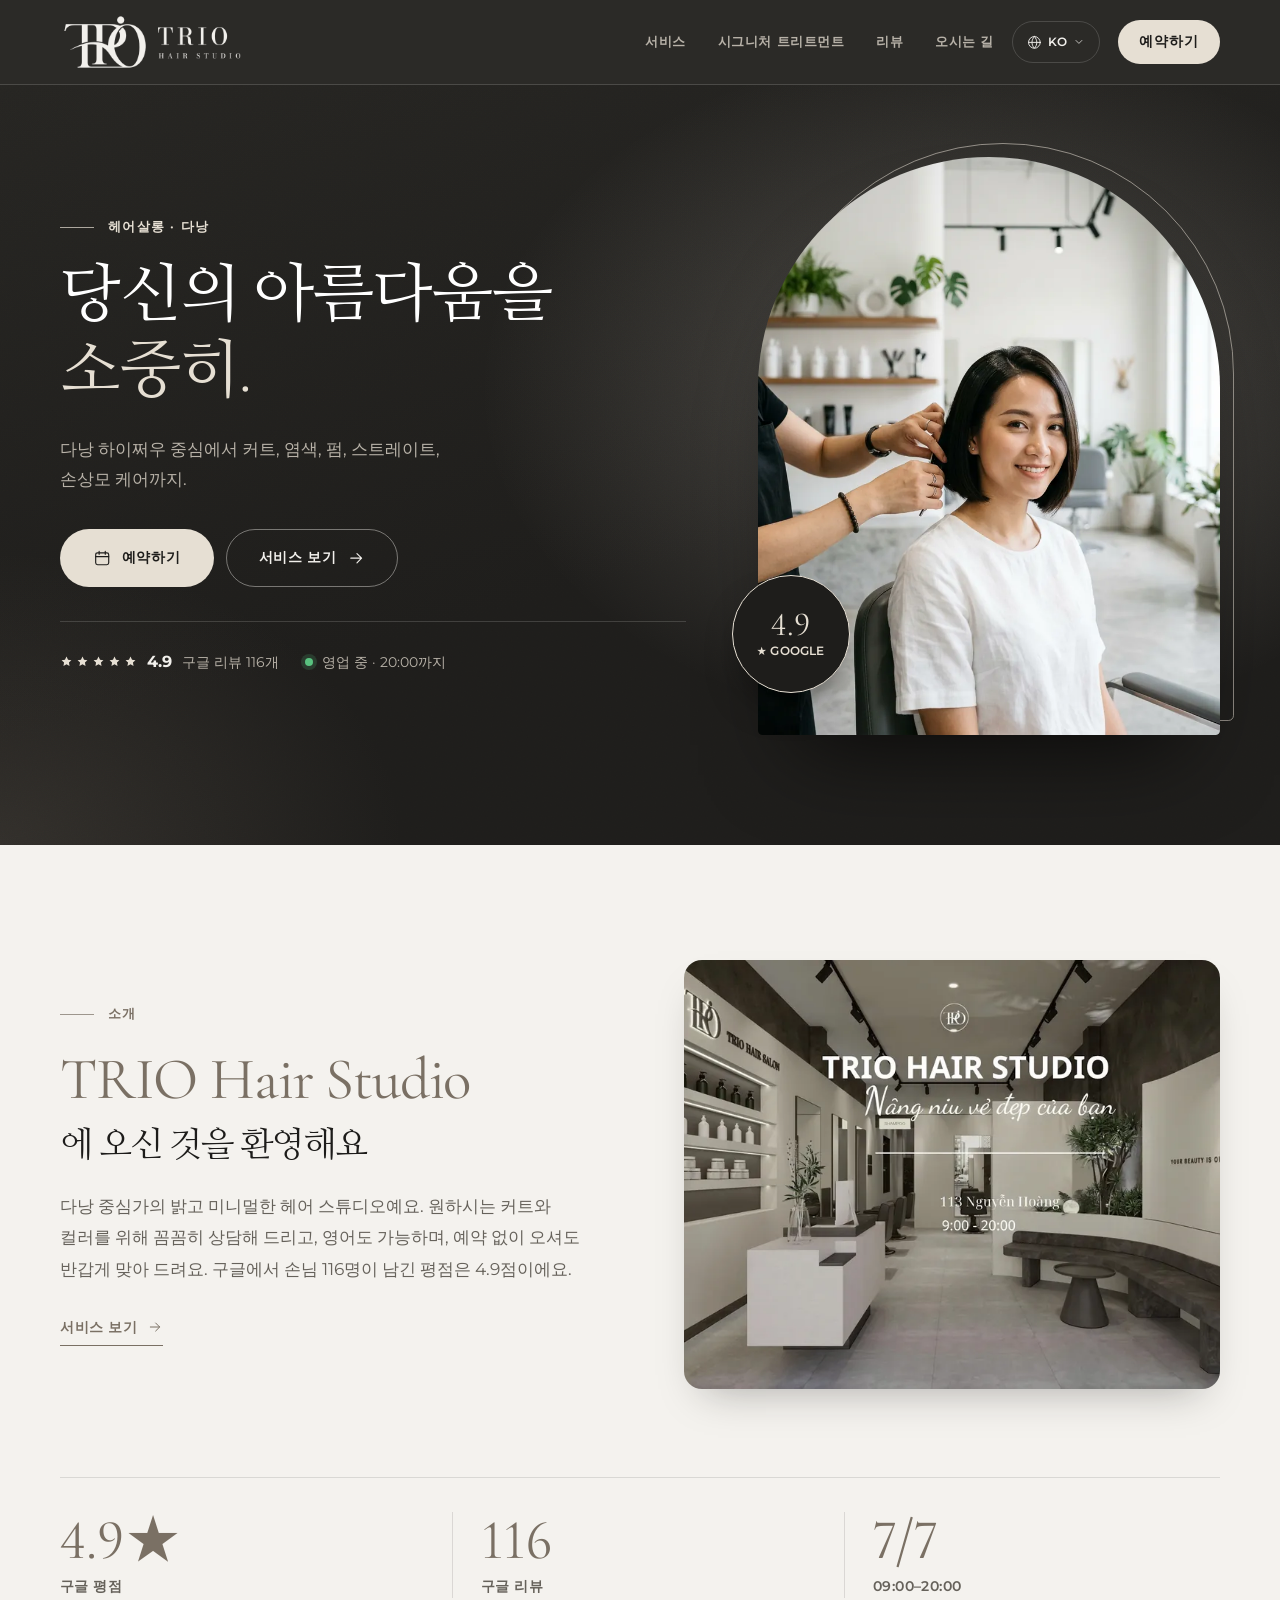
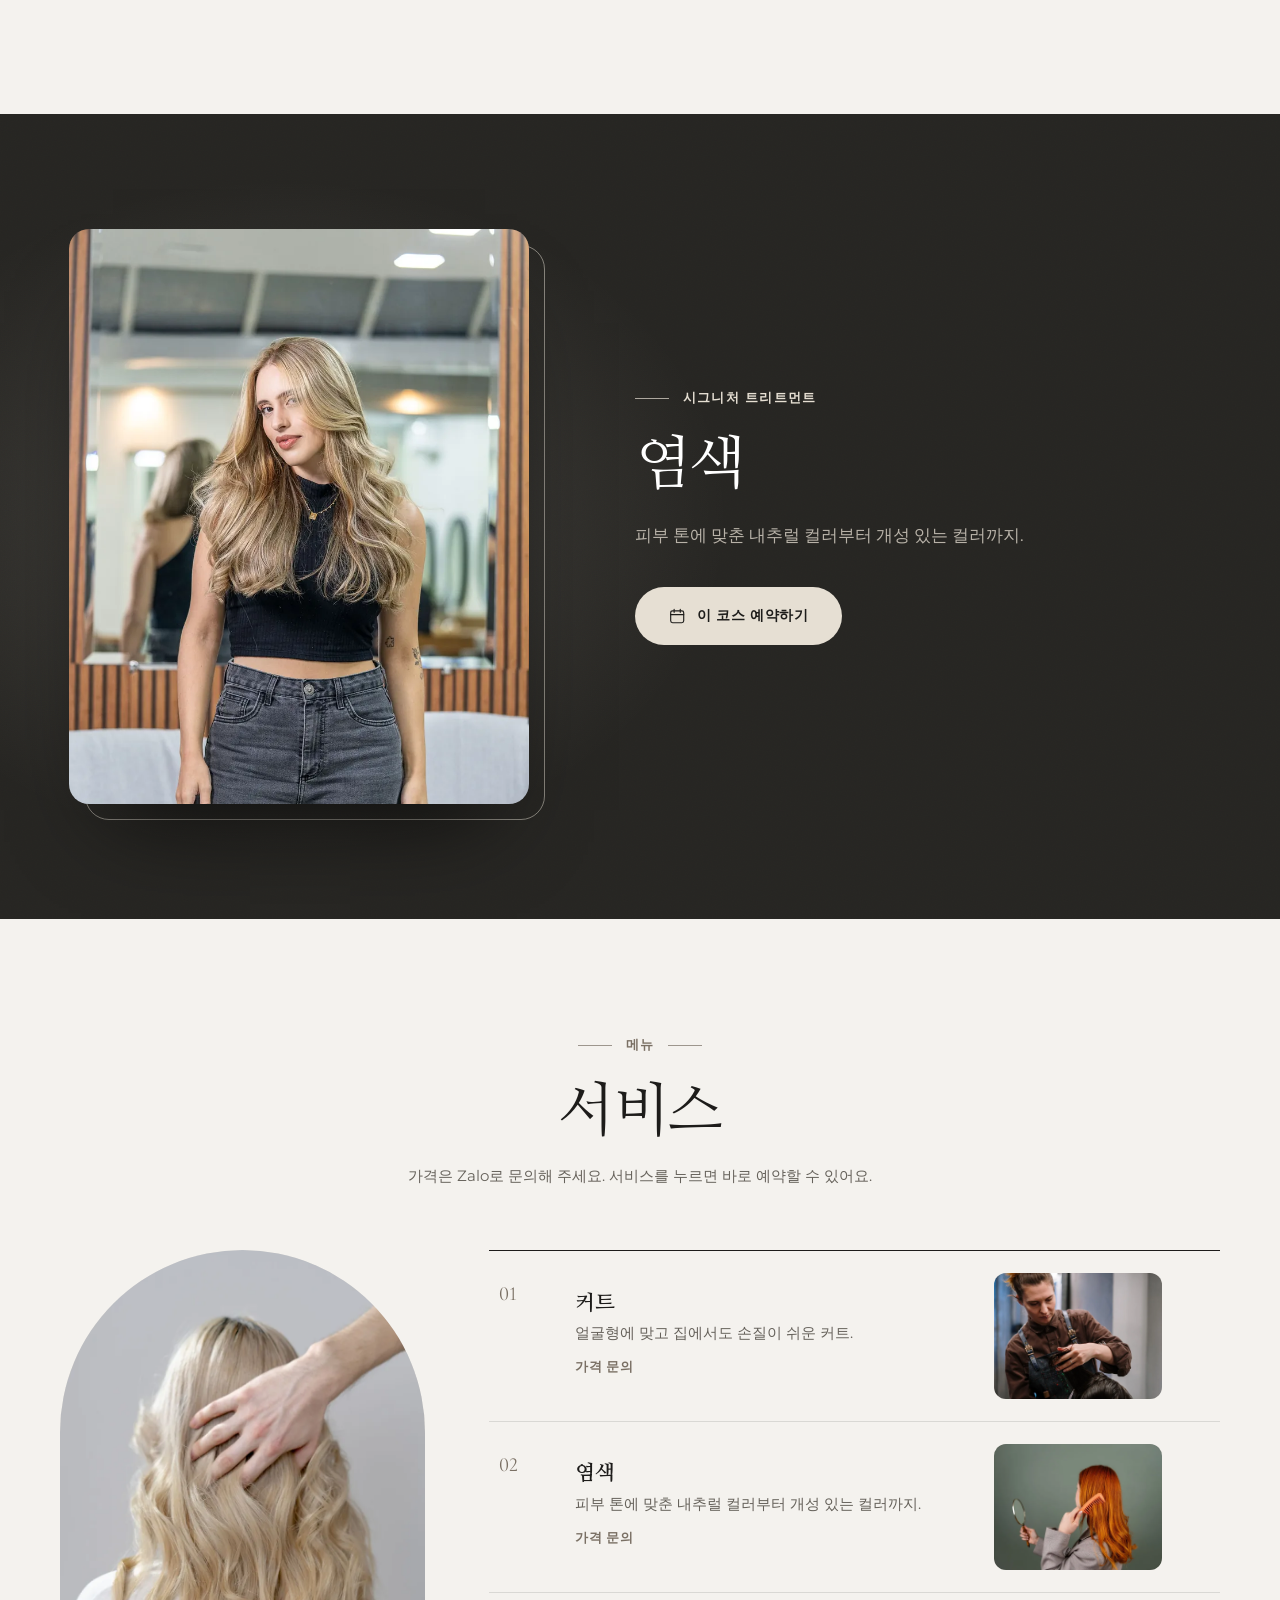
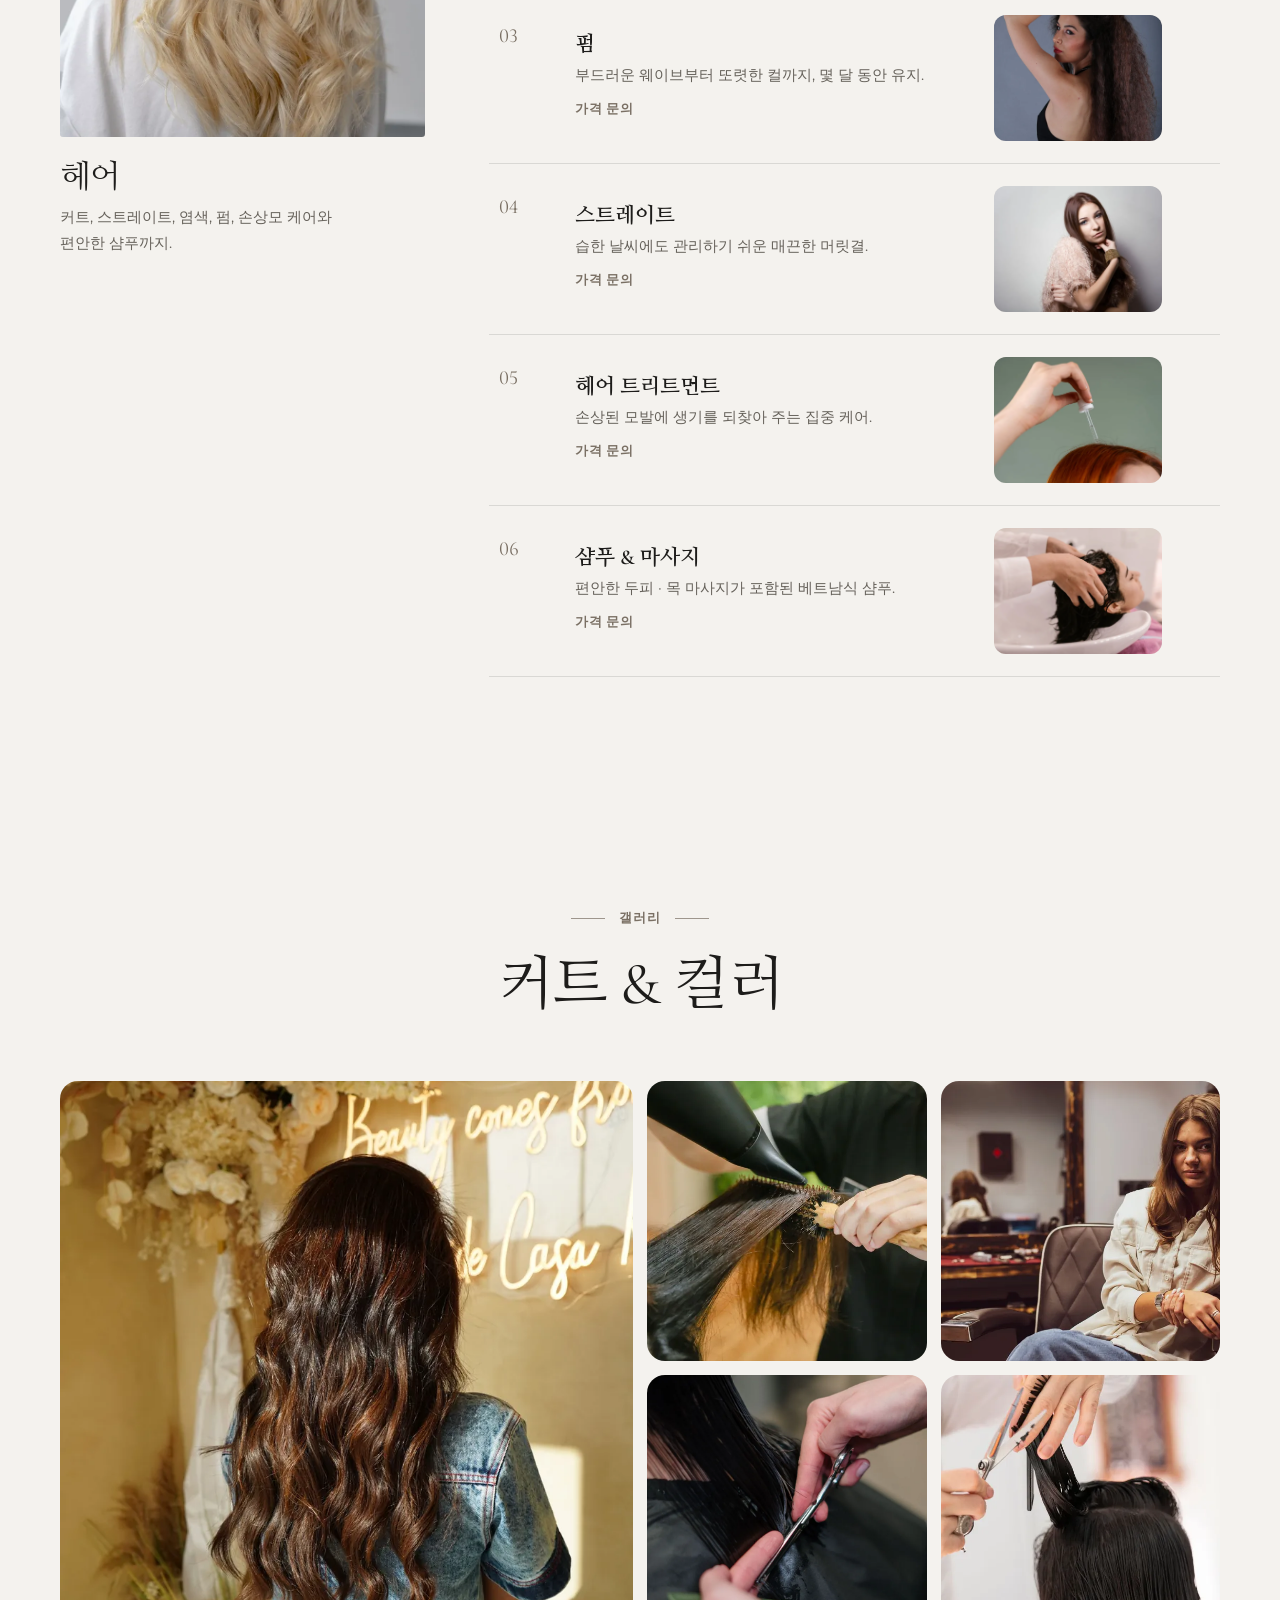
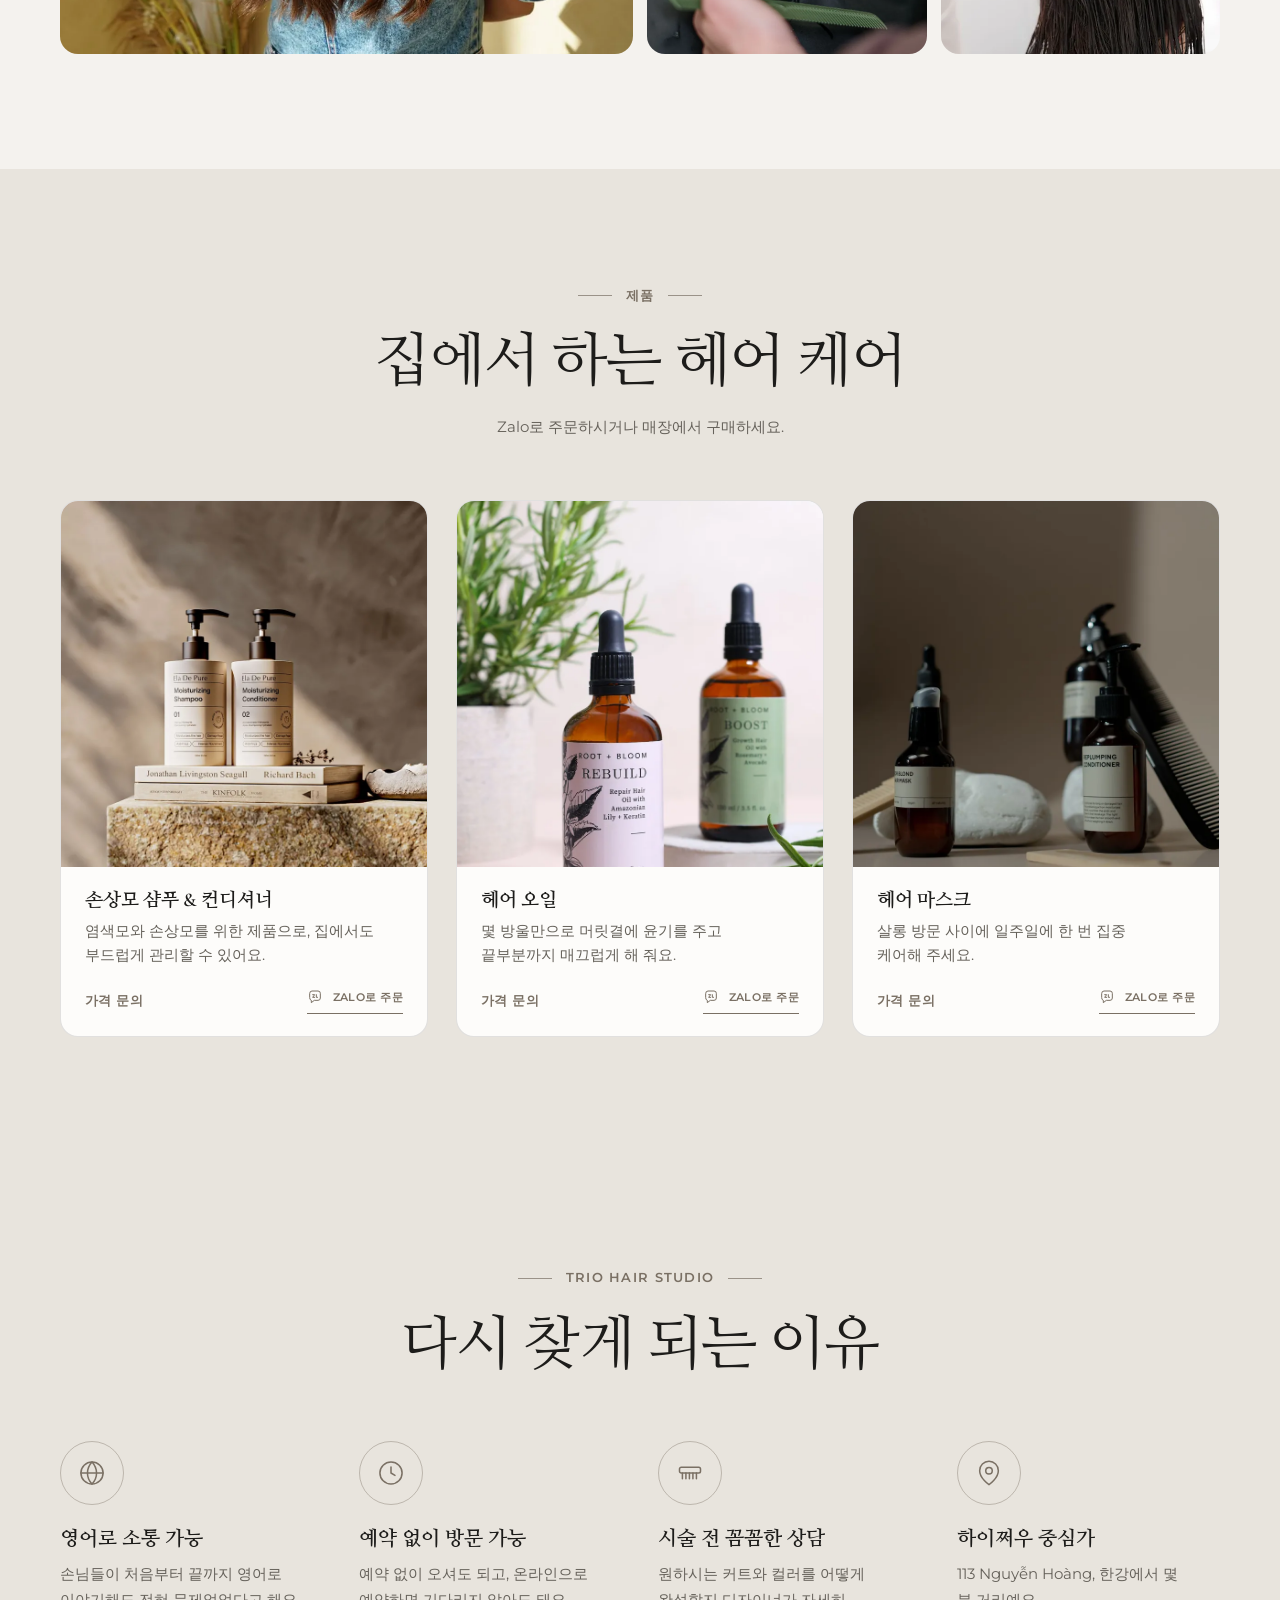
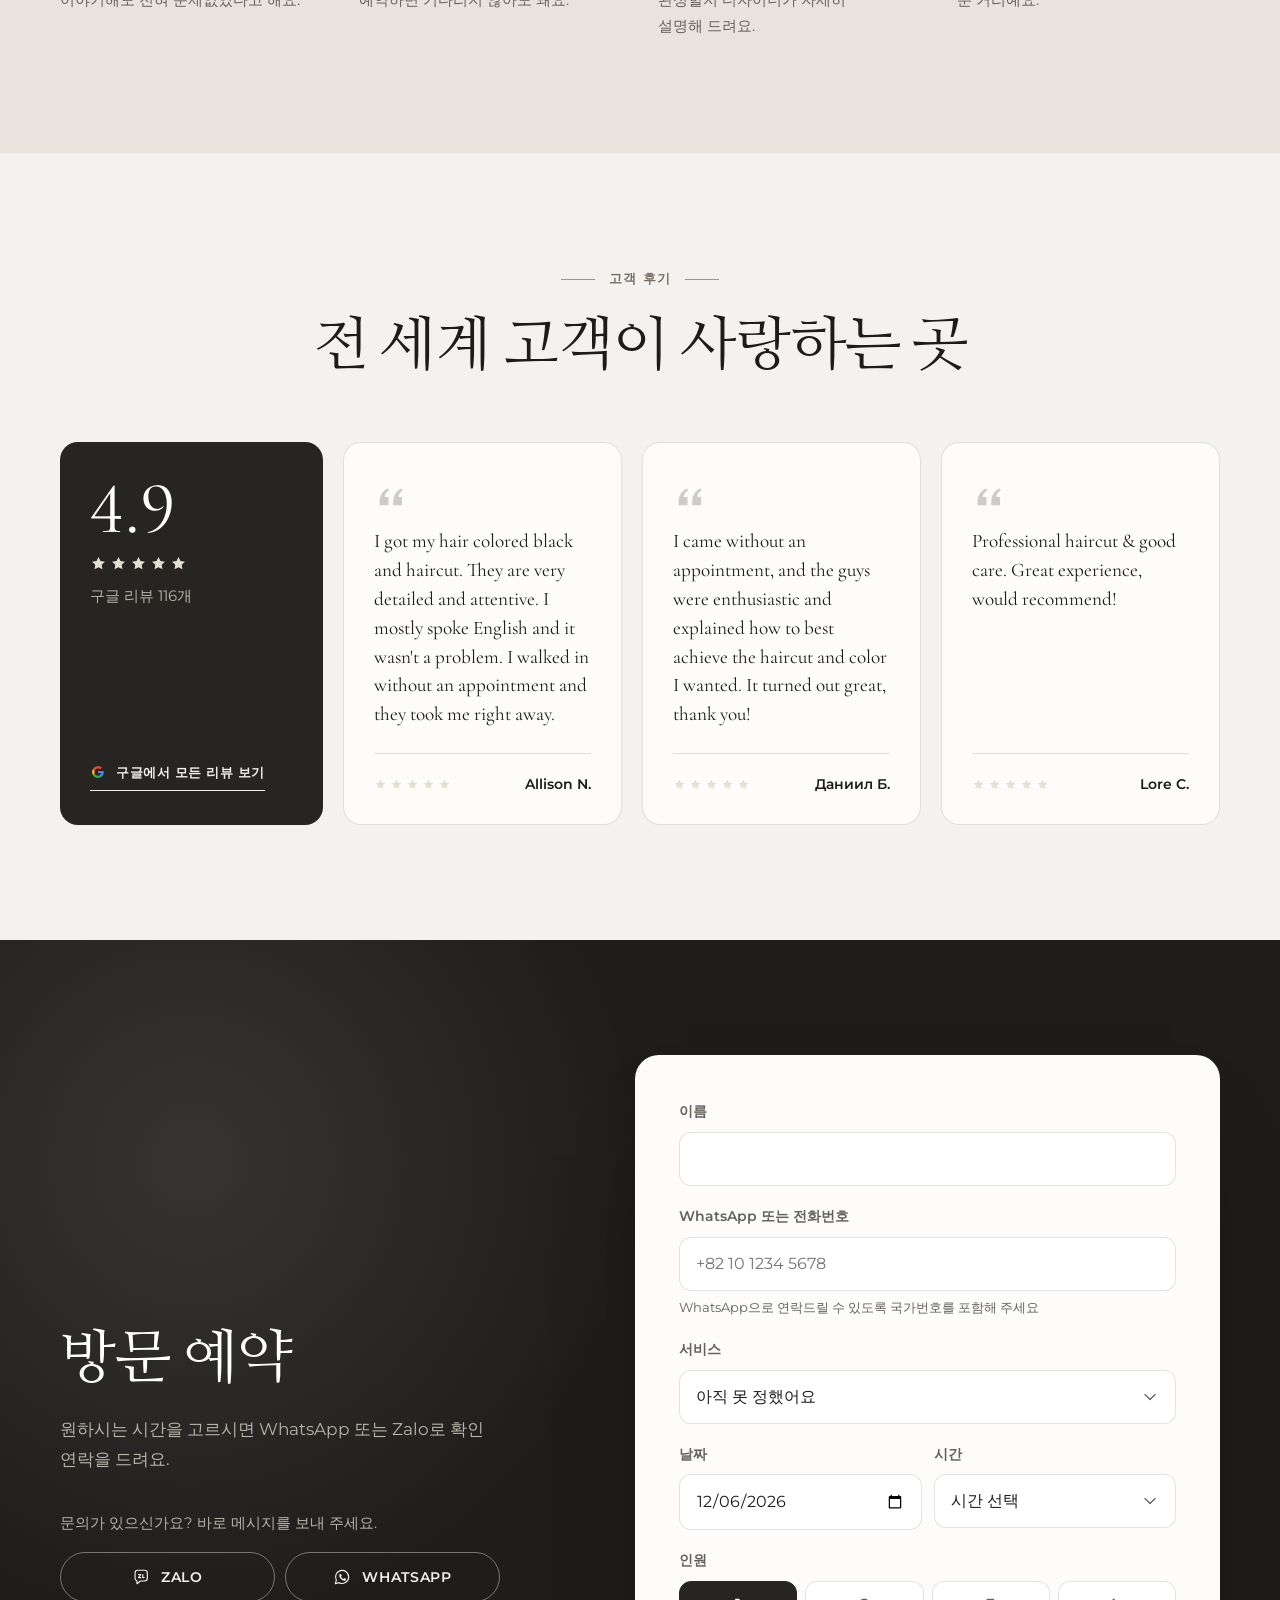
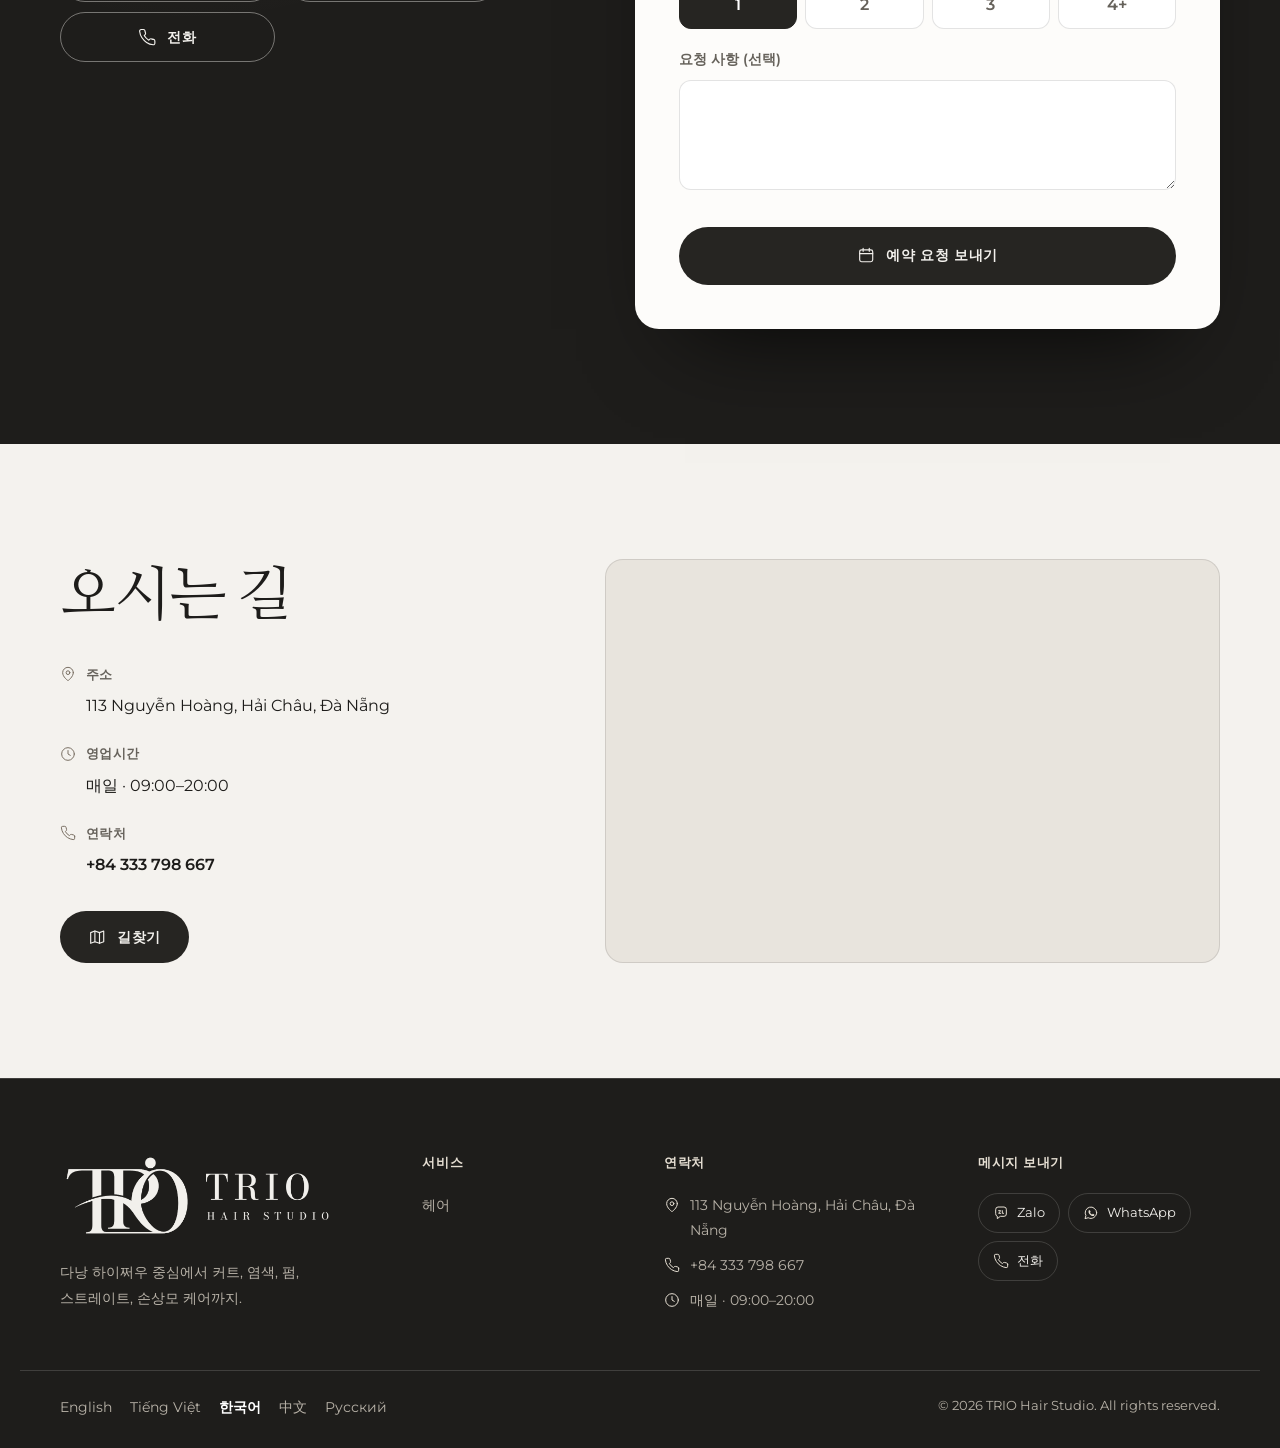
==== commit d18fba0e: "Update trio-hair preview site Co-Authored-By: Claude Opus 5.5 <noreply@anthropic.com>" ====
--- a/ko/index.html
+++ b/ko/index.html
@@ -4,7 +4,7 @@
 <meta charset="utf-8">
 <meta name="viewport" content="width=device-width, initial-scale=1, viewport-fit=cover">
 <title>TRIO Hair Studio · 헤어살롱 · 다낭</title>
-<meta name="description" content="당신의 아름다움을 소중히, 하이쩌우 중심에서 · 4.9★ · 구글 리뷰 116개">
+<meta name="description" content="다낭 하이쩌우 중심에서 커트, 염색, 펌, 스트레이트, 손상모 케어까지. · 4.9★ · 구글 리뷰 116개">
 <meta name="robots" content="noindex,nofollow">
 <link rel="canonical" href="https://romans7997.github.io/trio-hair/ko/">
 <link rel="alternate" hreflang="en" href="https://romans7997.github.io/trio-hair/">
@@ -15,13 +15,13 @@
 <link rel="alternate" hreflang="x-default" href="https://romans7997.github.io/trio-hair/">
 <meta property="og:type" content="website">
 <meta property="og:title" content="TRIO Hair Studio">
-<meta property="og:description" content="당신의 아름다움을 소중히, 하이쩌우 중심에서">
+<meta property="og:description" content="다낭 하이쩌우 중심에서 커트, 염색, 펌, 스트레이트, 손상모 케어까지.">
 <meta property="og:image" content="https://romans7997.github.io/trio-hair/img/og.jpg"><meta name="theme-color" content="#1f150e">
 <link rel="icon" href="../favicon.svg" type="image/svg+xml">
 <link rel="preconnect" href="https://fonts.googleapis.com">
 <link rel="preconnect" href="https://fonts.gstatic.com" crossorigin>
 <link rel="stylesheet" href="https://fonts.googleapis.com/css2?family=Cormorant+Garamond:ital,wght@0,400;0,500;0,600;1,400;1,500&amp;family=Montserrat:wght@400;500;600&amp;family=Nanum+Myeongjo:wght@400;700&amp;display=swap">
-<link rel="stylesheet" href="../assets/v3.css?v=584168c1">
+<link rel="stylesheet" href="../assets/v3.css?v=e39d0025">
 <style>:root{ --wood:#1e1d1b;--wood-2:#262522;--wood-3:#34322e;--wood-rgb:30,29,27;--cream:#f4f2ee;--cream-2:#e8e4dd;--paper:#fdfcfa;--ink:#1d1c1a;--ink-rgb:29,28,26;--muted:#66625b;--muted-strong:#66625b;--line:rgba(29,28,26,.12);--gold:#e6dfd3;--gold-hi:#ffffff;--gold-deep:#7a7064;--gold-rgb:230,223,211;--glow-rgb:230,223,211;--deep-rgb:122,112,100;--glow2-rgb:122,112,100;--btn-ink:#1e1d1b;--on-dark:#f2f0ec;--on-dark-muted:#b8b2a8;--on-dark-rgb:242,240,236;--line-dark:rgba(242,240,236,.16);--on-dark-head:#ffffff;--slat-rgb:242,240,236 }</style>
 <script>document.documentElement.classList.add("js")</script>
 <link rel="preload" as="image" href="../img/hero-928.webp" imagesrcset="../img/hero-800.webp 800w, ../img/hero-928.webp 928w" imagesizes="(min-width: 960px) 40vw, 100vw">
@@ -32,7 +32,7 @@
 
 <header class="nav" id="top">
   <div class="wrap nav-inner">
-    <a class="logo" href="#top" aria-label="TRIO Hair Studio"><span class="logo-main">TRIO Hair Studio</span></a>
+    <a class="logo" href="#top" aria-label="TRIO Hair Studio"><img class="logo-img" src="../logo-wide.png" alt="TRIO Hair Studio" width="1068" height="340"></a>
     <nav class="nav-links" aria-label="메뉴">
       <a href="#services">서비스</a>
 <a href="#signature">시그니처 트리트먼트</a><a href="#reviews">리뷰</a>      <a href="#visit">오시는 길</a>
@@ -56,8 +56,8 @@
     <div class="wrap hero-grid">
       <div class="hero-copy">
         <p class="eyebrow eyebrow-light">헤어살롱 · 다낭</p>
-        <h1 class="hero-title"><span>매일 사랑하게 될</span> <em>나의 헤어</em></h1>
-        <p class="hero-lead">당신의 아름다움을 소중히, 하이쩌우 중심에서</p>
+        <h1 class="hero-title"><span>당신의 아름다움을</span> <em>소중히.</em></h1>
+        <p class="hero-lead">다낭 하이쩌우 중심에서 커트, 염색, 펌, 스트레이트, 손상모 케어까지.</p>
         <div class="hero-cta">
 <a class="btn btn-gold btn-lg" href="#book"><svg class="ic" viewBox="0 0 24 24" aria-hidden="true" focusable="false"><rect x="3.5" y="5" width="17" height="15.5" rx="2.5"/><path d="M8 3v4M16 3v4M3.5 10h17"/></svg><span>예약하기</span></a><a class="btn btn-line-light btn-lg" href="#services"><span>서비스 보기</span><svg class="ic" viewBox="0 0 24 24" aria-hidden="true" focusable="false"><path d="M5 12h14M13 6l6 6-6 6"/></svg></a>        </div>
         <div class="hero-meta">
@@ -90,7 +90,7 @@
   <section class="section signature" id="signature">
     
     <div class="wrap sig-grid">
-<div class="sig-media"><div class="sig-frame"><img src="../img/sig-1600.webp" srcset="../img/sig-800.webp 800w, ../img/sig-1600.webp 1600w" sizes="(min-width: 960px) 40vw, 100vw" alt="" width="1600" height="2400" loading="lazy" decoding="async" style="object-position:50% 30%"></div></div>      <div class="sig-copy">
+<div class="sig-media"><div class="sig-frame"><img src="../img/sig-1600.webp" srcset="../img/sig-800.webp 800w, ../img/sig-1600.webp 1600w" sizes="(min-width: 960px) 40vw, 100vw" alt="" width="1600" height="2400" loading="lazy" decoding="async" style="object-position:50% 25%"></div></div>      <div class="sig-copy">
         <p class="eyebrow eyebrow-light">시그니처 트리트먼트</p>
         <h2>염색</h2>
 <p class="sig-desc">피부 톤에 맞춘 내추럴 컬러부터 개성 있는 컬러까지.</p><a class="btn btn-gold btn-lg" href="#book" data-service="s0-1"><svg class="ic" viewBox="0 0 24 24" aria-hidden="true" focusable="false"><rect x="3.5" y="5" width="17" height="15.5" rx="2.5"/><path d="M8 3v4M16 3v4M3.5 10h17"/></svg><span>이 코스 예약하기</span></a>      </div>
@@ -148,9 +148,22 @@
     </div>
   </section>
 
+  <section class="section gallery3" id="gallery">
+    <div class="wrap">
+      <header class="section-head center"><p class="eyebrow">갤러리</p><h2>커트 &amp; 컬러</h2></header>
+      <div class="g3-grid">
+<button class="g-item" type="button" data-index="0" aria-label="5장 중 1번째 사진"><img src="../img/g1-1600.webp" srcset="../img/g1-800.webp 800w, ../img/g1-1600.webp 1600w" sizes="(min-width: 960px) 50vw, 100vw" alt="" width="1600" height="2400" loading="lazy" decoding="async"></button>
+<button class="g-item" type="button" data-index="1" aria-label="5장 중 2번째 사진"><img src="../img/g2-1600.webp" srcset="../img/g2-800.webp 800w, ../img/g2-1600.webp 1600w" sizes="(min-width: 960px) 25vw, 50vw" alt="" width="1600" height="1067" loading="lazy" decoding="async"></button>
+<button class="g-item" type="button" data-index="2" aria-label="5장 중 3번째 사진"><img src="../img/g3-1600.webp" srcset="../img/g3-800.webp 800w, ../img/g3-1600.webp 1600w" sizes="(min-width: 960px) 25vw, 50vw" alt="" width="1600" height="1068" loading="lazy" decoding="async"></button>
+<button class="g-item" type="button" data-index="3" aria-label="5장 중 4번째 사진"><img src="../img/g4-1600.webp" srcset="../img/g4-800.webp 800w, ../img/g4-1600.webp 1600w" sizes="(min-width: 960px) 25vw, 50vw" alt="" width="1600" height="2400" loading="lazy" decoding="async"></button>
+<button class="g-item" type="button" data-index="4" aria-label="5장 중 5번째 사진"><img src="../img/g5-1600.webp" srcset="../img/g5-800.webp 800w, ../img/g5-1600.webp 1600w" sizes="(min-width: 960px) 25vw, 50vw" alt="" width="1600" height="1067" loading="lazy" decoding="async"></button>
+      </div>
+    </div>
+  </section>
+
   <section class="section products" id="products">
     <div class="wrap">
-      <header class="section-head center"><p class="eyebrow">제품</p><h2>집에서 쓰는 헤어 케어</h2><p class="section-note">Zalo로 주문하시거나 매장에서 구매하세요.</p></header>
+      <header class="section-head center"><p class="eyebrow">제품</p><h2>집에서 하는 헤어 케어</h2><p class="section-note">Zalo로 주문하시거나 매장에서 구매하세요.</p></header>
       <ul class="prod-grid">
         <li class="prod">
 <div class="prod-img"><img src="../img/p0-1600.webp" srcset="../img/p0-800.webp 800w, ../img/p0-1600.webp 1600w" sizes="(min-width: 960px) 30vw, 80vw" alt="" width="1600" height="1600" loading="lazy" decoding="async"></div>          <h3>손상모 샴푸 &amp; 컨디셔너</h3>
@@ -158,7 +171,7 @@
         </li>
         <li class="prod">
 <div class="prod-img"><img src="../img/p1-1600.webp" srcset="../img/p1-800.webp 800w, ../img/p1-1600.webp 1600w" sizes="(min-width: 960px) 30vw, 80vw" alt="" width="1600" height="2400" loading="lazy" decoding="async"></div>          <h3>헤어 오일</h3>
-<p>몇 방울만으로 윤기 있고 매끄러운 모발 끝을 만들어 줘요.</p>          <div class="prod-foot"><span class="prod-price">가격 문의</span><a class="link-arrow" href="https://zalo.me/0333798667" target="_blank" rel="noopener"><svg class="ic" viewBox="0 0 24 24" aria-hidden="true" focusable="false"><path d="M4 6.5A3.5 3.5 0 0 1 7.5 3h9A3.5 3.5 0 0 1 20 6.5v7a3.5 3.5 0 0 1-3.5 3.5H11l-4.5 3.5V17A3.5 3.5 0 0 1 4 13.5z"/><path d="M8.5 8.5h3l-3 4h3M14 8.5v4h1.8"/></svg><span>Zalo로 주문</span></a></div>
+<p>몇 방울만으로 머릿결에 윤기를 주고 끝부분까지 매끄럽게 해 줘요.</p>          <div class="prod-foot"><span class="prod-price">가격 문의</span><a class="link-arrow" href="https://zalo.me/0333798667" target="_blank" rel="noopener"><svg class="ic" viewBox="0 0 24 24" aria-hidden="true" focusable="false"><path d="M4 6.5A3.5 3.5 0 0 1 7.5 3h9A3.5 3.5 0 0 1 20 6.5v7a3.5 3.5 0 0 1-3.5 3.5H11l-4.5 3.5V17A3.5 3.5 0 0 1 4 13.5z"/><path d="M8.5 8.5h3l-3 4h3M14 8.5v4h1.8"/></svg><span>Zalo로 주문</span></a></div>
         </li>
         <li class="prod">
 <div class="prod-img"><img src="../img/p2-1600.webp" srcset="../img/p2-800.webp 800w, ../img/p2-1600.webp 1600w" sizes="(min-width: 960px) 30vw, 80vw" alt="" width="1600" height="2000" loading="lazy" decoding="async"></div>          <h3>헤어 마스크</h3>
@@ -168,6 +181,17 @@
     </div>
   </section>
 
+  <section class="section features">
+    <div class="wrap">
+      <header class="section-head center"><p class="eyebrow">TRIO Hair Studio</p><h2>다시 찾게 되는 이유</h2></header>
+      <ul class="feat-grid">
+<li><span class="feat-ic"><svg class="ic" viewBox="0 0 24 24" aria-hidden="true" focusable="false"><circle cx="12" cy="12" r="9.5"/><path d="M2.5 12h19M12 2.5c2.6 2.8 3.9 6 3.9 9.5S14.6 18.7 12 21.5C9.4 18.7 8.1 15.5 8.1 12S9.4 5.3 12 2.5z"/></svg></span><h3>영어로 소통 가능</h3><p>손님들이 처음부터 끝까지 영어로 이야기해도 전혀 문제없었다고 해요.</p></li>
+<li><span class="feat-ic"><svg class="ic" viewBox="0 0 24 24" aria-hidden="true" focusable="false"><circle cx="12" cy="12" r="9.5"/><path d="M12 6.8V12l3.4 2"/></svg></span><h3>예약 없이 방문 가능</h3><p>예약 없이 오셔도 되고, 온라인으로 예약하면 기다리지 않아도 돼요.</p></li>
+<li><span class="feat-ic"><svg class="ic" viewBox="0 0 24 24" aria-hidden="true" focusable="false"><rect x="3" y="7" width="18" height="5" rx="1.5"/><path d="M5.5 12v5M8.5 12v5M11.5 12v5M14.5 12v5M17.5 12v5"/></svg></span><h3>시술 전 꼼꼼한 상담</h3><p>원하시는 커트와 컬러를 어떻게 완성할지 디자이너가 자세히 설명해 드려요.</p></li>
+<li><span class="feat-ic"><svg class="ic" viewBox="0 0 24 24" aria-hidden="true" focusable="false"><path d="M20 10c0 6.5-8 12-8 12s-8-5.5-8-12a8 8 0 0 1 16 0z"/><circle cx="12" cy="10" r="2.8"/></svg></span><h3>하이쩌우 중심가</h3><p>113 Nguyễn Hoàng, 한강에서 몇 분 거리예요.</p></li>
+      </ul>
+    </div>
+  </section>
 
 
   <section class="section reviews" id="reviews">
@@ -303,7 +327,7 @@
 <footer class="footer">
   <div class="wrap footer-grid">
     <div class="footer-brand">
-      <p>당신의 아름다움을 소중히, 하이쩌우 중심에서</p>
+<img class="footer-logo is-wide" src="../logo-dark.png" alt="TRIO Hair Studio" width="1068" height="340" loading="lazy">      <p>다낭 하이쩌우 중심에서 커트, 염색, 펌, 스트레이트, 손상모 케어까지.</p>
     </div>
     <div class="footer-col">
       <h4>서비스</h4>
@@ -333,6 +357,13 @@
 <a class="ab-main" href="#book"><svg class="ic" viewBox="0 0 24 24" aria-hidden="true" focusable="false"><rect x="3.5" y="5" width="17" height="15.5" rx="2.5"/><path d="M8 3v4M16 3v4M3.5 10h17"/></svg><span>예약하기</span></a><a class="ab-item" href="https://wa.me/84333798667" target="_blank" rel="noopener"><svg class="ic" viewBox="0 0 24 24" aria-hidden="true" focusable="false"><path d="M20.5 11.6a8.6 8.6 0 0 1-12.7 7.5L3 20.5l1.4-4.6A8.6 8.6 0 1 1 20.5 11.6z"/><path class="fill" d="M8.6 8.3c.2-.5.5-.6.8-.6h.6c.2 0 .4.1.5.4l.8 1.8c.1.2 0 .5-.1.7l-.5.6c-.1.2-.1.4 0 .6.4.8 1.6 2 2.5 2.4.2.1.4.1.6-.1l.6-.7c.2-.2.4-.2.6-.1l1.8.8c.3.1.4.3.4.5 0 .9-.6 1.8-1.7 2-1 .2-2.5-.2-4.4-1.7-1.8-1.5-2.7-3.2-2.8-4.2-.1-.9.2-1.8.3-2.4z"/></svg><span>WhatsApp</span></a><a class="ab-item" href="https://zalo.me/0333798667" target="_blank" rel="noopener"><svg class="ic" viewBox="0 0 24 24" aria-hidden="true" focusable="false"><path d="M4 6.5A3.5 3.5 0 0 1 7.5 3h9A3.5 3.5 0 0 1 20 6.5v7a3.5 3.5 0 0 1-3.5 3.5H11l-4.5 3.5V17A3.5 3.5 0 0 1 4 13.5z"/><path d="M8.5 8.5h3l-3 4h3M14 8.5v4h1.8"/></svg><span>Zalo</span></a>  <a class="ab-item" href="tel:+84333798667"><svg class="ic" viewBox="0 0 24 24" aria-hidden="true" focusable="false"><path d="M22 16.9v3a2 2 0 0 1-2.2 2 19.8 19.8 0 0 1-8.6-3.1 19.5 19.5 0 0 1-6-6A19.8 19.8 0 0 1 2.1 4.2 2 2 0 0 1 4.1 2h3a2 2 0 0 1 2 1.7c.1 1 .4 1.9.7 2.8a2 2 0 0 1-.5 2.1L8.1 9.9a16 16 0 0 0 6 6l1.3-1.3a2 2 0 0 1 2.1-.4c.9.3 1.8.6 2.8.7a2 2 0 0 1 1.7 2z"/></svg><span>전화</span></a>
 </nav>
 
+<dialog class="lightbox" id="lightbox" aria-label="커트 &amp; 컬러">
+  <img id="lb-img" src="[data-uri]" alt="TRIO Hair Studio">
+  <p class="lb-count" id="lb-count"></p>
+  <button class="lb-btn lb-close" type="button" data-lb="close" aria-label="닫기"><svg class="ic" viewBox="0 0 24 24" aria-hidden="true" focusable="false"><path d="M6 6l12 12M18 6 6 18"/></svg></button>
+  <button class="lb-btn lb-prev" type="button" data-lb="prev" aria-label="이전"><svg class="ic lb-l" viewBox="0 0 24 24" aria-hidden="true" focusable="false"><path d="M6 9l6 6 6-6"/></svg></button>
+  <button class="lb-btn lb-next" type="button" data-lb="next" aria-label="다음"><svg class="ic lb-r" viewBox="0 0 24 24" aria-hidden="true" focusable="false"><path d="M6 9l6 6 6-6"/></svg></button>
+</dialog>
 <script id="site-data" type="application/json">{"lang": "ko", "tz": "Asia/Ho_Chi_Minh", "hours": {"mon": ["09:00", "20:00"], "tue": ["09:00", "20:00"], "wed": ["09:00", "20:00"], "thu": ["09:00", "20:00"], "fri": ["09:00", "20:00"], "sat": ["09:00", "20:00"], "sun": ["09:00", "20:00"]}, "slot": 30, "api": "/api/book", "demo": true, "wa": "84333798667", "name": "TRIO Hair Studio", "days": ["월요일", "화요일", "수요일", "목요일", "금요일", "토요일", "일요일"], "days_vi": ["Thứ Hai", "Thứ Ba", "Thứ Tư", "Thứ Năm", "Thứ Sáu", "Thứ Bảy", "Chủ Nhật"], "t": {"kakao_copied": "카카오톡 ID가 복사되었어요: {id}. 카카오톡 → 친구 추가 → ID로 추가해 주세요.", "open_24": "24시간 영업", "open_until": "영업 중 · {t}까지", "opens_at": "영업 종료 · {d} {t} 오픈", "today": "오늘", "tomorrow": "내일", "f_time_pick": "시간 선택", "f_time_none": "이날은 휴무입니다", "f_sending": "보내는 중…", "f_submit": "예약 요청 보내기", "f_required": "이 항목을 입력해 주세요", "ok_title": "예약 요청을 보냈어요!", "ok_text": "곧 WhatsApp 또는 Zalo로 예약 시간을 확인해 드릴게요. 급하시면 바로 메시지를 보내 주세요.", "err_text": "요청을 보내지 못했어요. 메시지로 바로 연락해 주세요. 몇 초면 돼요.", "photo_of": "{total}장 중 {n}번째 사진"}, "langs": ["en", "vi", "ko", "zh", "ru"]}</script>
 <script src="../assets/site.js?v=2d06be4c" defer></script>
 </body>
--- a/assets/v3.css
+++ b/assets/v3.css
@@ -619,3 +619,26 @@
 }
 .prod h3{overflow-wrap:break-word;hyphens:auto}
 @media (max-width:959px){.prod h3{font-size:1.3rem}}
+
+/* ---------- галерея и просмотр фото ---------- */
+.gallery3{background:var(--cream)}
+.g3-grid{display:grid;grid-template-columns:repeat(4,minmax(0,1fr));gap:14px}
+.g3-grid .g-item:nth-child(1){grid-column:span 2;grid-row:span 2}
+.g-item{padding:0;border:0;border-radius:var(--radius);overflow:hidden;aspect-ratio:1/1;cursor:zoom-in;background:var(--cream-2)}
+.g3-grid .g-item:nth-child(1){aspect-ratio:1/1}
+.g-item img{width:100%;height:100%;object-fit:cover;transition:transform .6s ease}
+.g-item:hover img{transform:scale(1.05)}
+@media (max-width:759px){.g3-grid{grid-template-columns:repeat(2,minmax(0,1fr));gap:10px}.g3-grid .g-item:nth-child(1){grid-row:auto;aspect-ratio:2/1.2}}
+.lightbox{width:100vw;height:100vh;max-width:none;max-height:none;margin:0;padding:0;border:0;background:transparent;color:#fff}
+.lightbox::backdrop{background:rgba(8,8,8,.94)}
+.lightbox[open]{display:grid;place-items:center}
+.lightbox img{max-width:92vw;max-height:82vh;object-fit:contain;border-radius:8px}
+.lb-count{position:fixed;left:0;right:0;bottom:24px;text-align:center;font-size:.9rem;opacity:.8}
+.lb-btn{position:fixed;display:grid;place-items:center;width:50px;height:50px;border-radius:50%;border:0;background:rgba(255,255,255,.12);color:#fff;cursor:pointer}
+.lb-btn:hover{background:rgba(255,255,255,.22)}
+.lb-close{top:16px;right:16px}
+.lb-prev{left:12px;top:50%;transform:translateY(-50%)}
+.lb-next{right:12px;top:50%;transform:translateY(-50%)}
+.lb-l{transform:rotate(90deg)}.lb-r{transform:rotate(-90deg)}
+/* логотип-надпись в подвале */
+.footer-logo.is-wide{height:auto;width:min(280px,100%)}
